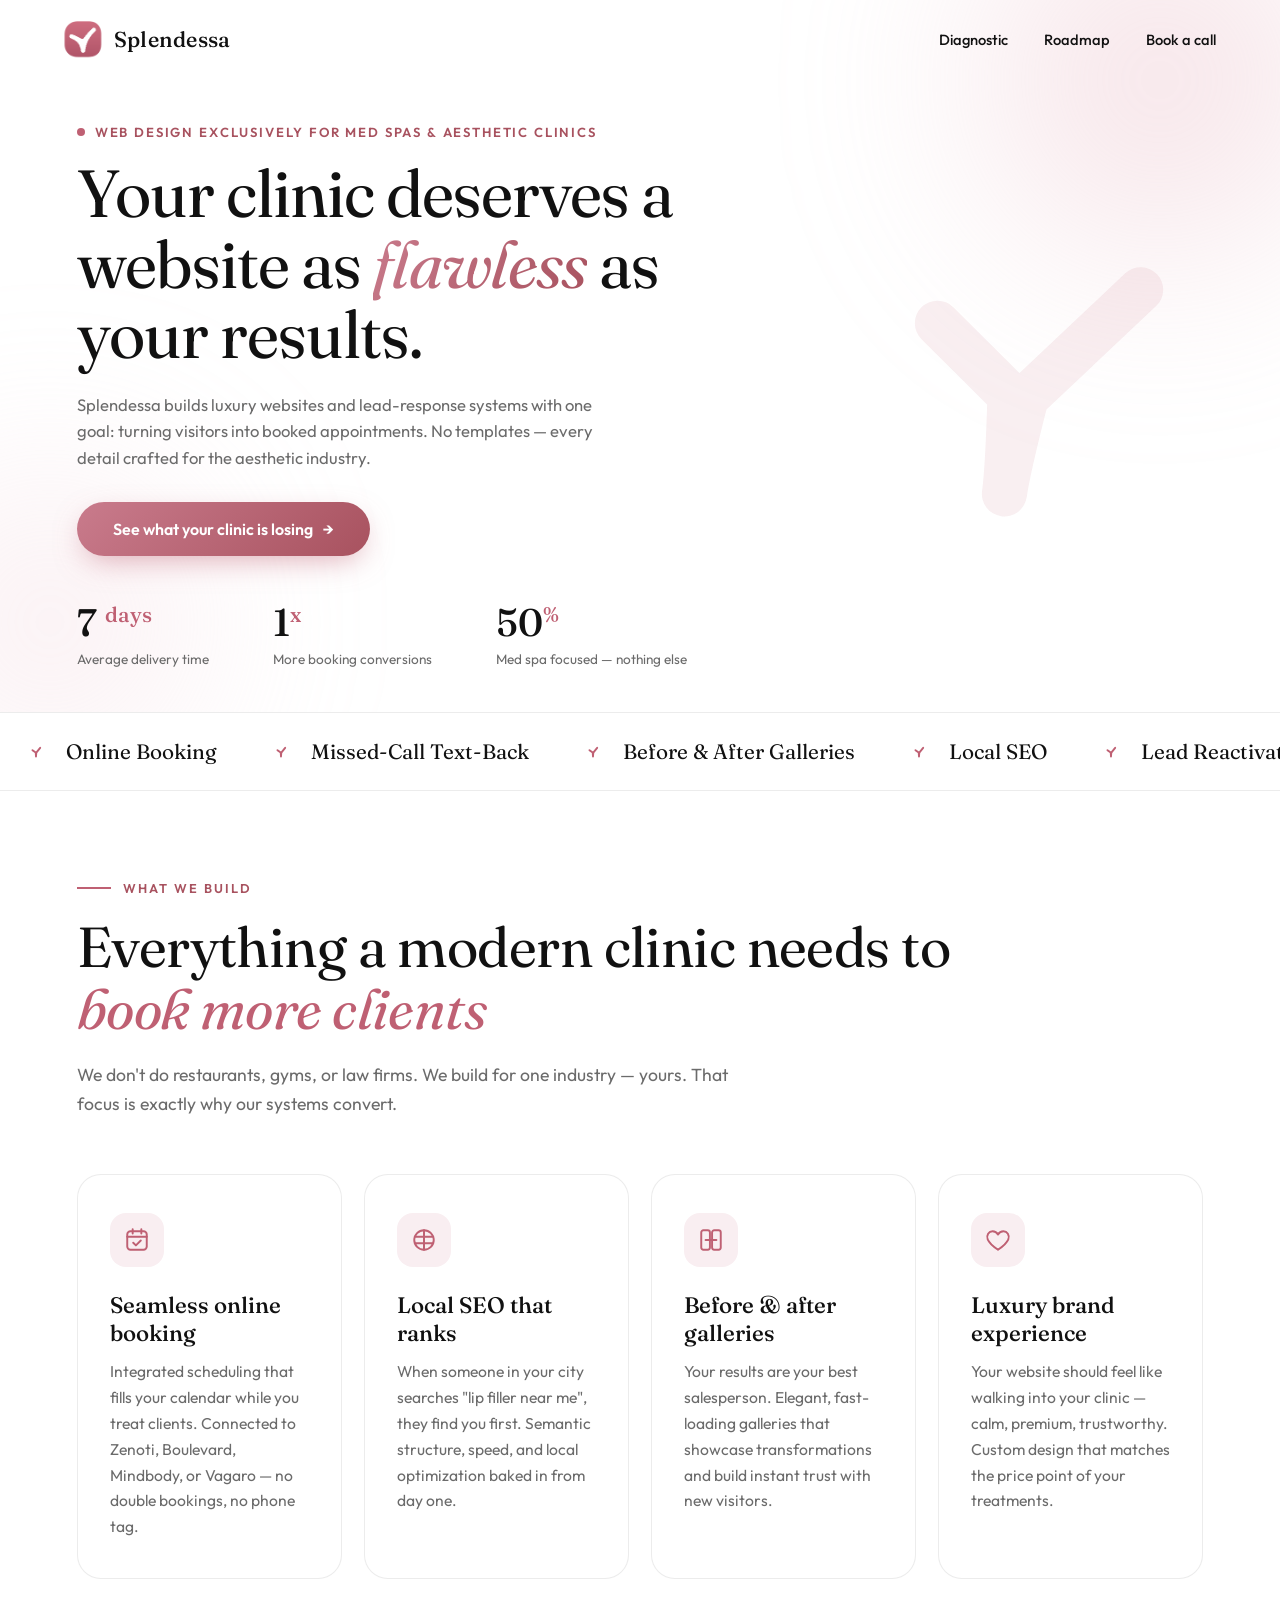
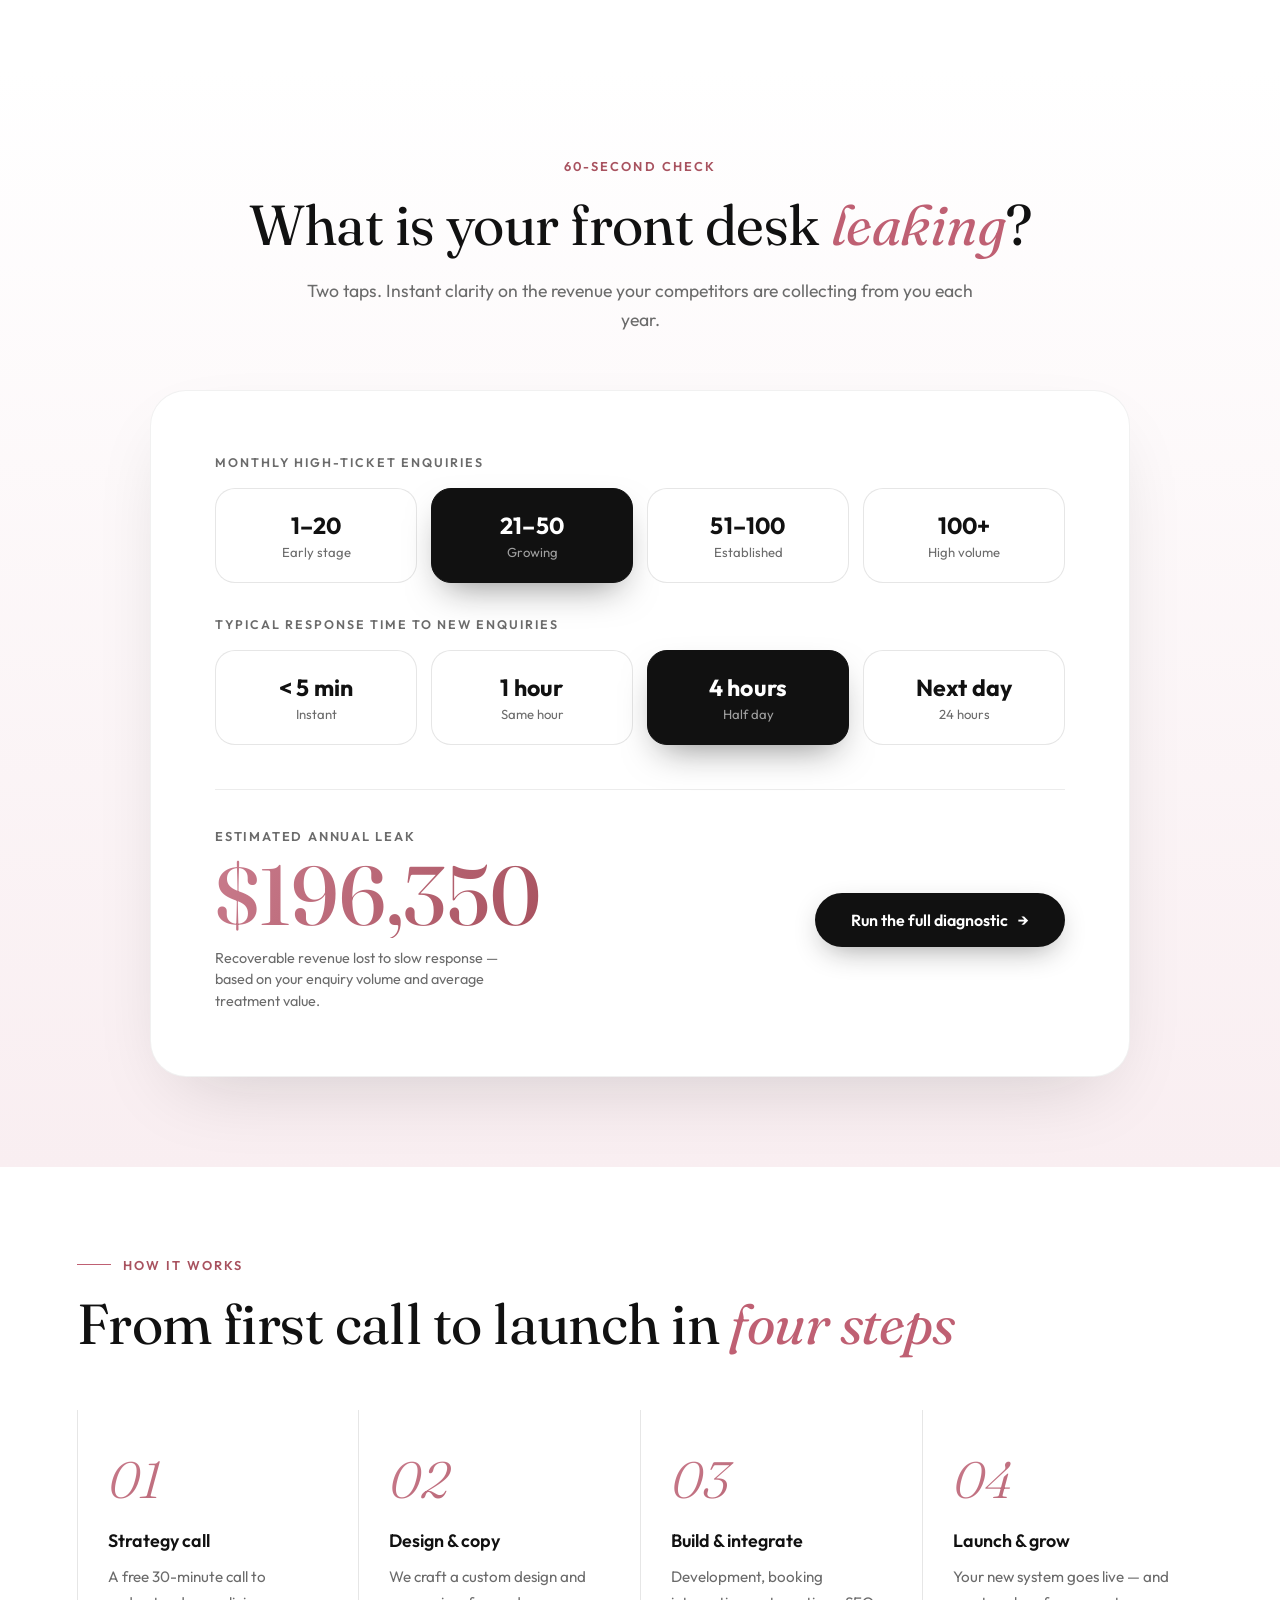
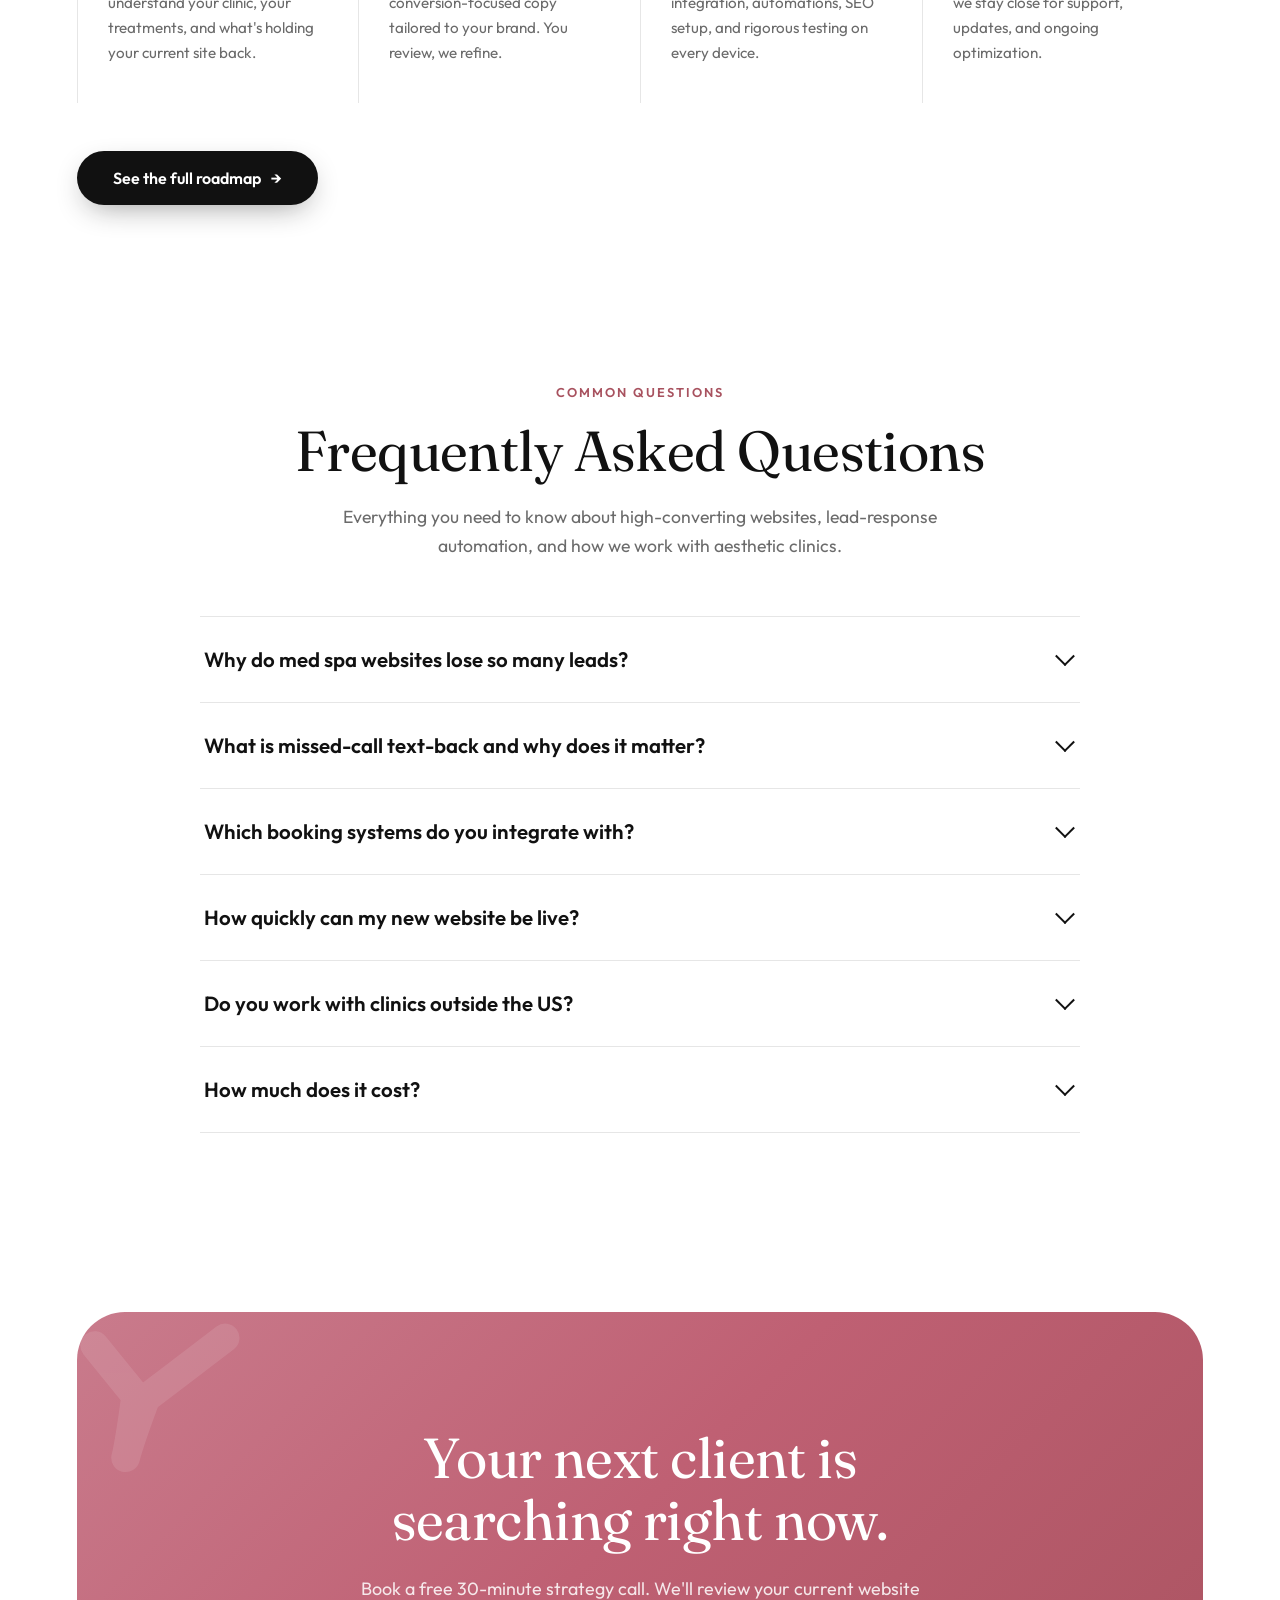
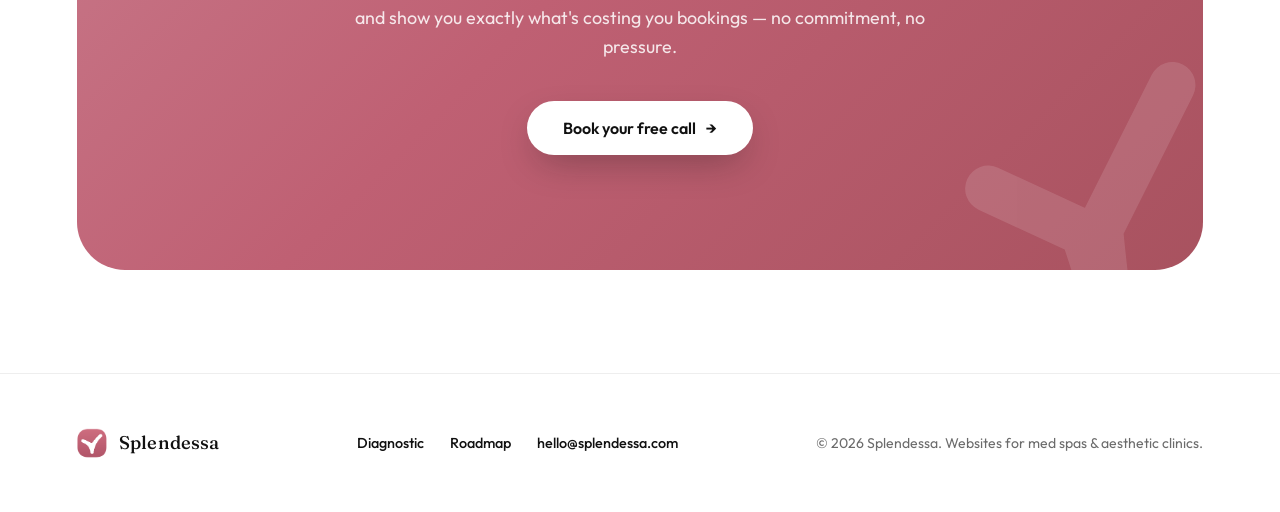
==== index.html @ 3e2e8a7d "real logo + favicon v19" ====
<!DOCTYPE html>
<html lang="en">
<head>
<meta charset="UTF-8">
<meta name="viewport" content="width=device-width, initial-scale=1.0">
<title>Splendessa — Premium Websites & Booking Systems for Med Spas</title>
<meta name="description" content="Splendessa builds luxury, high-converting websites and lead-response systems exclusively for med spas and aesthetic clinics.">
<link rel="preconnect" href="https://fonts.googleapis.com">
<link rel="preconnect" href="https://fonts.gstatic.com" crossorigin>
<link href="https://fonts.googleapis.com/css2?family=Fraunces:ital,opsz,wght@0,9..144,300;0,9..144,400;0,9..144,500;0,9..144,600;1,9..144,300;1,9..144,400&family=Outfit:wght@300;400;500;600;700&display=swap" rel="stylesheet">
<link rel="icon" type="image/svg+xml" href="logo.svg">
<link rel="apple-touch-icon" href="logo.svg">
<link rel="stylesheet" href="styles.css">
</head>
<body>

<nav>
  <a href="index.html" class="nav-brand">
    <svg class="logo-mark" viewBox="0 0 86 79" width="38" height="38" xmlns="http://www.w3.org/2000/svg" aria-hidden="true"><image href="[data-uri]" x="1" y="-1" width="84" height="82"/></svg>
    <span>Splendessa</span>
  </a>
  <div class="nav-links">
    <a href="diagnostic.html">Diagnostic</a>
    <a href="roadmap.html">Roadmap</a>
    <a href="book.html">Book a call</a>
  </div>
</nav>

<header class="hero">
  <div class="orb orb-1"></div>
  <div class="orb orb-2"></div>
  <svg class="hero-check" viewBox="0 0 100 100" aria-hidden="true">
    <path d="M28 45 L48 60 Q50 78 50 84 Q50 78 52 60 L76 30" fill="none" stroke="#BF6073" stroke-width="11" stroke-linecap="round" stroke-linejoin="round"/>
  </svg>
  <div style="position:relative;z-index:2">
    <div class="hero-eyebrow"><span class="dot"></span> Web design exclusively for med spas &amp; aesthetic clinics</div>
    <h1>Your clinic deserves a website as <em>flawless</em> as your results.</h1>
    <p class="hero-sub">Splendessa builds luxury websites and lead-response systems with one goal: turning visitors into booked appointments. No templates — every detail crafted for the aesthetic industry.</p>
    <div class="hero-actions">
      <a href="#quiz" class="btn btn-primary">See what your clinic is losing <span class="arrow">→</span></a>
    </div>
    <div class="hero-stats">
      <div class="stat"><div class="num"><span class="count" data-target="14">0</span> <sup>days</sup></div><div class="label">Average delivery time</div></div>
      <div class="stat"><div class="num"><span class="count" data-target="3">0</span><sup>x</sup></div><div class="label">More booking conversions</div></div>
      <div class="stat"><div class="num"><span class="count" data-target="100">0</span><sup>%</sup></div><div class="label">Med spa focused — nothing else</div></div>
    </div>
  </div>
</header>

<div class="marquee" aria-hidden="true">
  <div class="marquee-track">
    <span class="marquee-item"><svg viewBox="0 0 100 100"><path d="M28 45 L48 60 Q50 78 50 84 Q50 78 52 60 L76 30" fill="none" stroke="#BF6073" stroke-width="12" stroke-linecap="round" stroke-linejoin="round"/></svg> Online Booking</span>
    <span class="marquee-item"><svg viewBox="0 0 100 100"><path d="M28 45 L48 60 Q50 78 50 84 Q50 78 52 60 L76 30" fill="none" stroke="#BF6073" stroke-width="12" stroke-linecap="round" stroke-linejoin="round"/></svg> Missed-Call Text-Back</span>
    <span class="marquee-item"><svg viewBox="0 0 100 100"><path d="M28 45 L48 60 Q50 78 50 84 Q50 78 52 60 L76 30" fill="none" stroke="#BF6073" stroke-width="12" stroke-linecap="round" stroke-linejoin="round"/></svg> Before &amp; After Galleries</span>
    <span class="marquee-item"><svg viewBox="0 0 100 100"><path d="M28 45 L48 60 Q50 78 50 84 Q50 78 52 60 L76 30" fill="none" stroke="#BF6073" stroke-width="12" stroke-linecap="round" stroke-linejoin="round"/></svg> Local SEO</span>
    <span class="marquee-item"><svg viewBox="0 0 100 100"><path d="M28 45 L48 60 Q50 78 50 84 Q50 78 52 60 L76 30" fill="none" stroke="#BF6073" stroke-width="12" stroke-linecap="round" stroke-linejoin="round"/></svg> Lead Reactivation</span>
    <span class="marquee-item"><svg viewBox="0 0 100 100"><path d="M28 45 L48 60 Q50 78 50 84 Q50 78 52 60 L76 30" fill="none" stroke="#BF6073" stroke-width="12" stroke-linecap="round" stroke-linejoin="round"/></svg> Treatment Pages</span>
  </div>
</div>

<section id="services">
  <div class="section-head reveal">
    <div class="eyebrow">What we build</div>
    <h2>Everything a modern clinic needs to <em>book more clients</em></h2>
    <p class="section-sub">We don't do restaurants, gyms, or law firms. We build for one industry — yours. That focus is exactly why our systems convert.</p>
  </div>
  <div class="services-grid">
    <div class="service-card reveal">
      <div class="service-icon">
        <svg width="26" height="26" viewBox="0 0 24 24" fill="none"><rect x="3" y="4" width="18" height="17" rx="3" stroke="#BF6073" stroke-width="1.8"/><path d="M3 9h18M8 2v4M16 2v4" stroke="#BF6073" stroke-width="1.8" stroke-linecap="round"/><path d="M8.5 14.5l2.5 2.5 4.5-4.5" stroke="#BF6073" stroke-width="1.8" stroke-linecap="round" stroke-linejoin="round"/></svg>
      </div>
      <h3>Seamless online booking</h3>
      <p>Integrated scheduling that fills your calendar while you treat clients. Connected to Zenoti, Boulevard, Mindbody, or Vagaro — no double bookings, no phone tag.</p>
    </div>
    <div class="service-card reveal">
      <div class="service-icon">
        <svg width="26" height="26" viewBox="0 0 24 24" fill="none"><circle cx="12" cy="12" r="9" stroke="#BF6073" stroke-width="1.8"/><path d="M12 3v18M3.5 9h17M3.5 15h17" stroke="#BF6073" stroke-width="1.8" stroke-linecap="round"/></svg>
      </div>
      <h3>Local SEO that ranks</h3>
      <p>When someone in your city searches "lip filler near me", they find you first. Semantic structure, speed, and local optimization baked in from day one.</p>
    </div>
    <div class="service-card reveal">
      <div class="service-icon">
        <svg width="26" height="26" viewBox="0 0 24 24" fill="none"><rect x="3" y="3" width="8" height="18" rx="2" stroke="#BF6073" stroke-width="1.8"/><rect x="13" y="3" width="8" height="18" rx="2" stroke="#BF6073" stroke-width="1.8"/><path d="M7 12h10" stroke="#BF6073" stroke-width="1.8" stroke-linecap="round"/></svg>
      </div>
      <h3>Before &amp; after galleries</h3>
      <p>Your results are your best salesperson. Elegant, fast-loading galleries that showcase transformations and build instant trust with new visitors.</p>
    </div>
    <div class="service-card reveal">
      <div class="service-icon">
        <svg width="26" height="26" viewBox="0 0 24 24" fill="none"><path d="M12 21s-7.5-4.8-9.5-9.5C1 7.5 3.5 4 7 4c2.2 0 4 1.3 5 3 1-1.7 2.8-3 5-3 3.5 0 6 3.5 4.5 7.5C19.5 16.2 12 21 12 21z" stroke="#BF6073" stroke-width="1.8" stroke-linejoin="round"/></svg>
      </div>
      <h3>Luxury brand experience</h3>
      <p>Your website should feel like walking into your clinic — calm, premium, trustworthy. Custom design that matches the price point of your treatments.</p>
    </div>
  </div>
</section>

<!-- Quiz -->
<section class="quiz" id="quiz">
  <div class="section-head centered reveal">
    <div class="eyebrow">60-second check</div>
    <h2>What is your front desk <em>leaking</em>?</h2>
    <p class="section-sub">Two taps. Instant clarity on the revenue your competitors are collecting from you each year.</p>
  </div>
  <div class="quiz-card reveal">
    <div class="quiz-label">Monthly high-ticket enquiries</div>
    <div class="pill-row" id="qLeads">
      <div class="pill" data-v="12"><div class="big">1–20</div><div class="small">Early stage</div></div>
      <div class="pill selected" data-v="35"><div class="big">21–50</div><div class="small">Growing</div></div>
      <div class="pill" data-v="75"><div class="big">51–100</div><div class="small">Established</div></div>
      <div class="pill" data-v="130"><div class="big">100+</div><div class="small">High volume</div></div>
    </div>
    <div class="quiz-label">Typical response time to new enquiries</div>
    <div class="pill-row" id="qTime">
      <div class="pill" data-v="0.10"><div class="big">&lt; 5 min</div><div class="small">Instant</div></div>
      <div class="pill" data-v="0.35"><div class="big">1 hour</div><div class="small">Same hour</div></div>
      <div class="pill selected" data-v="0.55"><div class="big">4 hours</div><div class="small">Half day</div></div>
      <div class="pill" data-v="0.70"><div class="big">Next day</div><div class="small">24 hours</div></div>
    </div>
    <div class="quiz-result">
      <div>
        <div class="lead-label">Estimated annual leak</div>
        <div class="lead-num" id="quizMoney">$0</div>
        <p class="lead-note">Recoverable revenue lost to slow response — based on your enquiry volume and average treatment value.</p>
      </div>
      <div class="cta-side">
        <a href="diagnostic.html" class="btn btn-dark">Run the full diagnostic <span class="arrow">→</span></a>
      </div>
    </div>
  </div>
</section>

<!-- Process teaser -->
<section class="process" id="process">
  <div class="section-head reveal">
    <div class="eyebrow">How it works</div>
    <h2>From first call to launch in <em>four steps</em></h2>
  </div>
  <div class="steps">
    <div class="step reveal"><span class="bar"></span><span class="step-num">01</span><h3>Strategy call</h3><p>A free 30-minute call to understand your clinic, your treatments, and what's holding your current site back.</p></div>
    <div class="step reveal"><span class="bar"></span><span class="step-num">02</span><h3>Design &amp; copy</h3><p>We craft a custom design and conversion-focused copy tailored to your brand. You review, we refine.</p></div>
    <div class="step reveal"><span class="bar"></span><span class="step-num">03</span><h3>Build &amp; integrate</h3><p>Development, booking integration, automations, SEO setup, and rigorous testing on every device.</p></div>
    <div class="step reveal"><span class="bar"></span><span class="step-num">04</span><h3>Launch &amp; grow</h3><p>Your new system goes live — and we stay close for support, updates, and ongoing optimization.</p></div>
  </div>
  <div class="reveal" style="margin-top:48px">
    <a href="roadmap.html" class="btn btn-dark">See the full roadmap <span class="arrow">→</span></a>
  </div>
</section>

<!-- FAQ -->
<section id="faq">
  <div class="section-head centered reveal">
    <div class="eyebrow">Common questions</div>
    <h2>Frequently Asked Questions</h2>
    <p class="section-sub">Everything you need to know about high-converting websites, lead-response automation, and how we work with aesthetic clinics.</p>
  </div>
  <div class="faq-list reveal">
    <div class="faq-item">
      <button class="faq-q">Why do med spa websites lose so many leads?<span class="chev"></span></button>
      <div class="faq-a"><p>Most clinic websites are built to look nice, not to convert. Slow load times, no clear booking path, and — the biggest one — slow response to enquiries. Research shows lead-to-client conversion drops dramatically after the first few minutes. Our systems are designed to capture the enquiry and respond instantly, before the prospect calls your competitor.</p></div>
    </div>
    <div class="faq-item">
      <button class="faq-q">What is missed-call text-back and why does it matter?<span class="chev"></span></button>
      <div class="faq-a"><p>When a potential client calls and your front desk is busy with a treatment, that lead usually goes straight to the next clinic on Google. Our automation detects the missed call and instantly sends the caller an SMS with your booking link — recovering leads that would otherwise be lost forever.</p></div>
    </div>
    <div class="faq-item">
      <button class="faq-q">Which booking systems do you integrate with?<span class="chev"></span></button>
      <div class="faq-a"><p>We integrate directly with the platforms aesthetic clinics already use — Zenoti, Boulevard, Mindbody, Vagaro, and others. Your website becomes a front door to your existing calendar, so there's no new software for your team to learn.</p></div>
    </div>
    <div class="faq-item">
      <button class="faq-q">How quickly can my new website be live?<span class="chev"></span></button>
      <div class="faq-a"><p>A focused landing page launches in about 5 business days. A complete multi-service system with automations takes 10–14 business days. We move fast because we only build for one industry — there's no learning curve on our side.</p></div>
    </div>
    <div class="faq-item">
      <button class="faq-q">Do you work with clinics outside the US?<span class="chev"></span></button>
      <div class="faq-a"><p>Yes — we work with med spas and aesthetic clinics across the US, UK, Canada, and Australia. Everything is handled remotely with a clear, structured process, so your location never slows the project down.</p></div>
    </div>
    <div class="faq-item">
      <button class="faq-q">How much does it cost?<span class="chev"></span></button>
      <div class="faq-a"><p>Every clinic's situation is different — a single-treatment landing page is a very different project from a multi-service system with automations. On your free strategy call we'll diagnose what's actually costing you bookings and give you an exact, transparent quote. No surprises, no pressure.</p></div>
    </div>
  </div>
</section>

<!-- CTA -->
<section class="cta-final">
  <div class="cta-box reveal">
    <svg class="cta-check2" viewBox="0 0 100 100" aria-hidden="true"><path d="M28 45 L48 60 Q50 78 50 84 Q50 78 52 60 L76 30" fill="none" stroke="#fff" stroke-width="11" stroke-linecap="round" stroke-linejoin="round"/></svg>
    <svg class="cta-check" viewBox="0 0 100 100" aria-hidden="true"><path d="M28 45 L48 60 Q50 78 50 84 Q50 78 52 60 L76 30" fill="none" stroke="#fff" stroke-width="11" stroke-linecap="round" stroke-linejoin="round"/></svg>
    <h2>Your next client is searching right now.</h2>
    <p>Book a free 30-minute strategy call. We'll review your current website and show you exactly what's costing you bookings — no commitment, no pressure.</p>
    <a href="book.html" class="btn btn-white">Book your free call <span class="arrow">→</span></a>
  </div>
</section>

<footer>
  <a href="index.html" class="nav-brand">
    <svg class="logo-mark" viewBox="0 0 86 79" width="38" height="38" xmlns="http://www.w3.org/2000/svg" aria-hidden="true"><image href="[data-uri]" x="1" y="-1" width="84" height="82"/></svg>
    Splendessa
  </a>
  <div class="foot-links">
    <a href="diagnostic.html">Diagnostic</a>
    <a href="roadmap.html">Roadmap</a>
    <a href="mailto:hello@splendessa.com">hello@splendessa.com</a>
  </div>
  <p>© 2026 Splendessa. Websites for med spas &amp; aesthetic clinics.</p>
</footer>

<script src="app.js"></script>
<script>
/* Quiz calculator */
const ATV = 850; // average high-ticket treatment value (USD)
function quizCalc(){
  const leads = +document.querySelector('#qLeads .pill.selected').dataset.v;
  const attr = +document.querySelector('#qTime .pill.selected').dataset.v;
  const annual = leads * attr * ATV * 12;
  animateMoney(document.getElementById('quizMoney'), annual);
  try { localStorage.setItem('splendessa_audit', JSON.stringify({ annual: Math.round(annual), leads, date: Date.now() })); } catch(e){}
}
let moneyAnim;
function animateMoney(el, target){
  cancelAnimationFrame(moneyAnim);
  const from = +(el.dataset.cur || 0), start = performance.now(), dur = 700;
  (function tick(now){
    const p = Math.min((now - start) / dur, 1);
    const v = from + (target - from) * (1 - Math.pow(1 - p, 3));
    el.textContent = '$' + Math.round(v).toLocaleString('en-US');
    el.dataset.cur = v;
    if (p < 1) moneyAnim = requestAnimationFrame(tick);
  })(performance.now());
}
document.querySelectorAll('#qLeads .pill, #qTime .pill').forEach(p => {
  p.addEventListener('click', () => {
    p.parentElement.querySelectorAll('.pill').forEach(x => x.classList.remove('selected'));
    p.classList.add('selected');
    quizCalc();
  });
});
quizCalc();
</script>
</body>
</html>
---- styles.css ----
/* SPLENDESSA BUILD v19 — real logo + favicon */
:root{
  --white:#FFFFFF;
  --rose:#BF6073;
  --rose-light:#C97B8C;
  --rose-deep:#A8525F;
  --rose-tint:#F9EEF1;
  --onyx:#111111;
  --grey:#6B6B6B;
  --display:'Fraunces',serif;
  --body:'Outfit',sans-serif;
}
*{margin:0;padding:0;box-sizing:border-box}
html{scroll-behavior:smooth}
body{
  font-family:var(--body);background:var(--white);color:var(--onyx);
  overflow-x:hidden;-webkit-font-smoothing:antialiased;
}
a{color:inherit;text-decoration:none}
img{max-width:100%}

/* ---------- Ambient orbs ---------- */
.orb{position:absolute;border-radius:50%;filter:blur(90px);pointer-events:none;z-index:0;opacity:.5;will-change:transform}
.orb-1{width:520px;height:520px;background:radial-gradient(circle,#E8B7C2,transparent 70%);top:-180px;right:-140px}
.orb-2{width:420px;height:420px;background:radial-gradient(circle,#F2D3DB,transparent 70%);bottom:-120px;left:-160px}

/* ---------- Nav ---------- */
nav{
  position:fixed;top:0;left:0;right:0;z-index:100;
  display:flex;align-items:center;justify-content:space-between;gap:16px;
  padding:20px clamp(20px,5vw,64px);
  transition:background .4s ease,box-shadow .4s ease,padding .4s ease;
}
nav.scrolled{
  background:rgba(255,255,255,.85);backdrop-filter:blur(18px);-webkit-backdrop-filter:blur(18px);
  box-shadow:0 1px 0 rgba(17,17,17,.06);padding:12px clamp(20px,5vw,64px);
}
.nav-brand{display:flex;align-items:center;gap:12px;font-family:var(--display);font-size:1.35rem;font-weight:500;letter-spacing:.01em;flex:none}
.nav-brand .logo-mark{width:38px;height:38px;transition:transform .4s cubic-bezier(.34,1.56,.64,1)}
.nav-brand:hover .logo-mark{transform:rotate(-8deg) scale(1.06)}
.nav-links{display:flex;align-items:center;gap:clamp(18px,3vw,36px);font-size:.92rem;font-weight:500}
.nav-links a{position:relative;padding:4px 0;white-space:nowrap}
.nav-links a:not(.nav-cta)::after{
  content:'';position:absolute;left:0;bottom:0;height:1.5px;width:100%;
  background:var(--rose);transform:scaleX(0);transform-origin:right;
  transition:transform .35s cubic-bezier(.65,0,.35,1);
}
.nav-links a:not(.nav-cta):hover::after,
.nav-links a.active:not(.nav-cta)::after{transform:scaleX(1);transform-origin:left}
.nav-cta{
  background:var(--onyx);color:var(--white);padding:11px 26px;border-radius:100px;
  transition:background .3s ease;display:inline-block;white-space:nowrap;flex:none;
}
.nav-cta:hover{background:var(--rose)}

/* ---------- Buttons ---------- */
.btn{
  display:inline-flex;align-items:center;gap:10px;
  font-family:var(--body);font-weight:600;font-size:1rem;
  padding:17px 36px;border-radius:100px;border:none;cursor:pointer;
  position:relative;overflow:hidden;transition:transform .3s ease,box-shadow .3s ease;
  will-change:transform;white-space:nowrap;
}
.btn-primary{
  background:linear-gradient(135deg,var(--rose-light),var(--rose-deep));color:var(--white);
  box-shadow:0 10px 30px -8px rgba(191,96,115,.55);
}
.btn-primary::before{
  content:'';position:absolute;inset:0;
  background:linear-gradient(120deg,transparent 30%,rgba(255,255,255,.35) 50%,transparent 70%);
  transform:translateX(-120%);transition:transform .7s ease;
}
.btn-primary:hover::before{transform:translateX(120%)}
.btn-primary:hover{box-shadow:0 16px 40px -8px rgba(191,96,115,.7)}
.btn-dark{background:var(--onyx);color:var(--white);box-shadow:0 10px 30px -10px rgba(17,17,17,.45)}
.btn-dark:hover{background:#000}
.btn-ghost{background:transparent;color:var(--onyx);border:1.5px solid rgba(17,17,17,.18)}
.btn-ghost:hover{border-color:var(--rose);color:var(--rose)}
.btn-white{background:var(--white);color:var(--onyx);box-shadow:0 14px 36px -10px rgba(17,17,17,.35)}
.btn .arrow{transition:transform .3s ease}
.btn:hover .arrow{transform:translateX(5px)}

/* ---------- Hero ---------- */
.hero{
  position:relative;display:flex;flex-direction:column;justify-content:center;
  padding:120px clamp(20px,6vw,80px) 44px;overflow:hidden;
}
.hero.compact{padding:150px clamp(20px,6vw,80px) 36px}
.hero-eyebrow{
  display:inline-flex;align-items:center;gap:10px;
  font-size:.82rem;font-weight:600;letter-spacing:.14em;text-transform:uppercase;
  color:var(--rose-deep);margin-bottom:18px;
}
.hero-eyebrow .dot{width:8px;height:8px;border-radius:50%;background:var(--rose);animation:blink 2s ease infinite}
@keyframes blink{0%,100%{opacity:1;transform:scale(1)}50%{opacity:.4;transform:scale(.75)}}
h1{
  font-family:var(--display);font-weight:400;
  font-size:clamp(2.2rem,5.2vw,4.4rem);line-height:1.06;letter-spacing:-.015em;max-width:16ch;
}
h1 em{
  font-style:italic;font-weight:400;
  background:linear-gradient(120deg,var(--rose-light),var(--rose-deep));
  -webkit-background-clip:text;background-clip:text;color:transparent;
}
.hero-sub{
  max-width:48ch;font-size:clamp(1rem,1.3vw,1.15rem);
  color:var(--grey);line-height:1.6;margin:22px 0 30px;
}
.hero-actions{display:flex;gap:18px;flex-wrap:wrap}
.hero-stats{display:flex;gap:clamp(28px,5vw,64px);margin-top:42px;flex-wrap:wrap;opacity:0;animation:statsIn 1.2s cubic-bezier(.22,1,.36,1) .9s forwards}
@keyframes statsIn{from{opacity:0;transform:translateY(26px)}to{opacity:1;transform:translateY(0)}}
.stat .num{font-family:var(--display);font-size:clamp(1.8rem,3vw,2.6rem);font-weight:500}
.stat .num sup{font-size:.55em;color:var(--rose)}
.stat .label{font-size:.85rem;color:var(--grey);margin-top:4px}
.hero-check{
  position:absolute;right:clamp(-60px,4vw,120px);top:50%;
  width:clamp(280px,32vw,520px);opacity:.10;
  transform:translateY(-50%) rotate(8deg);pointer-events:none;z-index:0;
  animation:floaty 9s ease-in-out infinite;
}
@keyframes floaty{0%,100%{transform:translateY(-50%) rotate(8deg)}50%{transform:translateY(-56%) rotate(11deg)}}

/* ---------- Marquee ---------- */
.marquee{
  border-top:1px solid rgba(17,17,17,.08);border-bottom:1px solid rgba(17,17,17,.08);
  padding:26px 0;overflow:hidden;white-space:nowrap;background:var(--white);position:relative;z-index:2;
}
.marquee-track{display:inline-flex;animation:scroll 28s linear infinite}
.marquee:hover .marquee-track{animation-play-state:paused}
.marquee-item{
  display:inline-flex;align-items:center;gap:22px;padding:0 28px;
  font-family:var(--display);font-size:1.3rem;color:var(--onyx);
}
.marquee-item svg{width:16px;height:16px;flex:none}
@keyframes scroll{from{transform:translateX(0)}to{transform:translateX(-50%)}}

/* ---------- Sections ---------- */
section{position:relative;padding:clamp(50px,7vw,90px) clamp(20px,6vw,80px)}
.section-head{max-width:880px;margin-bottom:clamp(36px,4.5vw,56px)}
.section-head.centered{margin-left:auto;margin-right:auto;text-align:center}
.section-head.centered .eyebrow{justify-content:center}
.section-head.centered .eyebrow::before{display:none}
.eyebrow{
  font-size:.8rem;font-weight:600;letter-spacing:.16em;text-transform:uppercase;
  color:var(--rose-deep);display:flex;align-items:center;gap:12px;margin-bottom:20px;
}
.eyebrow::before{content:'';width:34px;height:1.5px;background:var(--rose)}
h2{font-family:var(--display);font-weight:400;font-size:clamp(2rem,4.4vw,3.6rem);line-height:1.1;letter-spacing:-.01em}
h2 em{font-style:italic;color:var(--rose)}
.section-sub{color:var(--grey);font-size:1.1rem;line-height:1.65;margin-top:20px;max-width:56ch}
.section-head.centered .section-sub{margin-left:auto;margin-right:auto}

/* reveal */
.reveal{opacity:0;transform:translateY(36px);transition:opacity .9s cubic-bezier(.22,1,.36,1),transform .9s cubic-bezier(.22,1,.36,1)}
.reveal.in{opacity:1;transform:translateY(0)}

/* ---------- Services ---------- */
.services-grid{display:grid;grid-template-columns:repeat(auto-fit,minmax(270px,1fr));gap:22px}
@media(min-width:1200px){.services-grid{grid-template-columns:repeat(4,1fr)}}
.service-card{
  background:var(--white);border:1px solid rgba(17,17,17,.08);border-radius:24px;padding:38px 32px;
  position:relative;overflow:hidden;
  transition:transform .45s cubic-bezier(.22,1,.36,1),box-shadow .45s ease,border-color .45s ease;
}
.service-card::after{
  content:'';position:absolute;inset:auto -40% -55% auto;width:240px;height:240px;
  background:radial-gradient(circle,rgba(191,96,115,.14),transparent 70%);
  border-radius:50%;transition:transform .6s ease;transform:scale(.6);opacity:0;
}
.service-card:hover{transform:translateY(-8px);box-shadow:0 24px 60px -18px rgba(17,17,17,.16);border-color:rgba(191,96,115,.35)}
.service-card:hover::after{transform:scale(1.2);opacity:1}
.service-icon{
  width:54px;height:54px;border-radius:16px;background:var(--rose-tint);
  display:flex;align-items:center;justify-content:center;margin-bottom:24px;
  transition:transform .45s cubic-bezier(.34,1.56,.64,1),background .3s;
}
.service-card:hover .service-icon{transform:rotate(-6deg) scale(1.1);background:linear-gradient(135deg,var(--rose-light),var(--rose-deep))}
.service-card:hover .service-icon svg path,
.service-card:hover .service-icon svg circle,
.service-card:hover .service-icon svg rect{stroke:var(--white)}
.service-card h3{font-family:var(--display);font-weight:500;font-size:1.4rem;margin-bottom:12px}
.service-card p{color:var(--grey);line-height:1.65;font-size:.98rem}

/* ---------- Quiz / calculator ---------- */
.quiz{background:linear-gradient(180deg,var(--white),var(--rose-tint))}
.quiz-card{
  max-width:980px;margin:0 auto;background:var(--white);border-radius:36px;
  padding:clamp(36px,5vw,64px);box-shadow:0 30px 80px -30px rgba(17,17,17,.18);
  border:1px solid rgba(17,17,17,.06);
}
.quiz-label{
  font-size:.78rem;font-weight:600;letter-spacing:.16em;text-transform:uppercase;
  color:var(--grey);margin:34px 0 18px;
}
.quiz-label:first-child{margin-top:0}
.pill-row{display:grid;grid-template-columns:repeat(auto-fit,minmax(150px,1fr));gap:14px}
.pill{
  border:1.5px solid rgba(17,17,17,.1);border-radius:20px;padding:22px 16px;text-align:center;
  cursor:pointer;background:var(--white);
  transition:transform .3s ease,background .3s ease,color .3s ease,border-color .3s,box-shadow .3s;
}
.pill:hover{transform:translateY(-3px);border-color:var(--rose)}
.pill.selected{background:var(--onyx);color:var(--white);border-color:var(--onyx);box-shadow:0 16px 36px -14px rgba(17,17,17,.5)}
.pill .big{font-weight:700;font-size:1.45rem;letter-spacing:.01em}
.pill .small{font-size:.82rem;color:var(--grey);margin-top:4px}
.pill.selected .small{color:rgba(255,255,255,.6)}
.quiz-result{
  margin-top:44px;padding-top:38px;border-top:1px solid rgba(17,17,17,.08);
  display:flex;flex-wrap:wrap;align-items:center;gap:clamp(24px,5vw,60px);
}
.quiz-result .lead-num{
  font-family:var(--display);font-size:clamp(3rem,7vw,5.2rem);font-weight:500;line-height:1;
  background:linear-gradient(120deg,var(--rose-light),var(--rose-deep));
  -webkit-background-clip:text;background-clip:text;color:transparent;
}
.quiz-result .lead-label{font-size:.8rem;letter-spacing:.14em;text-transform:uppercase;color:var(--grey);margin-bottom:10px;font-weight:600}
.quiz-result .lead-note{font-size:.9rem;color:var(--grey);margin-top:10px;max-width:34ch;line-height:1.5}
.quiz-result .cta-side{margin-left:auto}
@media(max-width:680px){.quiz-result .cta-side{margin-left:0}}

/* ---------- Process / Roadmap ---------- */
.process{background:var(--white);color:var(--onyx)}
.steps{display:grid;grid-template-columns:repeat(auto-fit,minmax(240px,1fr));margin-top:20px}
.step{padding:38px 30px;border-left:1px solid rgba(17,17,17,.1);position:relative;transition:background .4s ease}
.step:hover{background:var(--rose-tint)}
.step-num{
  font-family:var(--display);font-size:3.2rem;font-weight:300;font-style:italic;
  background:linear-gradient(135deg,var(--rose-light),var(--rose-deep));
  -webkit-background-clip:text;background-clip:text;color:transparent;display:block;margin-bottom:18px;
}
.step h3{font-family:var(--body);font-weight:600;font-size:1.12rem;margin-bottom:12px}
.step p{color:var(--grey);line-height:1.65;font-size:.95rem}
.step .bar{position:absolute;left:-1px;top:0;width:1px;height:0;background:var(--rose);transition:height .8s cubic-bezier(.22,1,.36,1)}
.step:hover .bar{height:100%}

/* roadmap page phases */
.phase{
  display:grid;grid-template-columns:120px 1fr;gap:clamp(20px,4vw,48px);
  padding:48px 0;border-top:1px solid rgba(17,17,17,.09);max-width:980px;margin:0 auto;
}
.phase:last-of-type{border-bottom:1px solid rgba(17,17,17,.09)}
.phase .ph-num{
  font-family:var(--display);font-style:italic;font-weight:300;font-size:clamp(2.4rem,5vw,3.6rem);
  background:linear-gradient(135deg,var(--rose-light),var(--rose-deep));
  -webkit-background-clip:text;background-clip:text;color:transparent;line-height:1;
}
.phase .ph-week{font-size:.78rem;letter-spacing:.12em;text-transform:uppercase;color:var(--grey);margin-top:10px;font-weight:600}
.phase h3{font-family:var(--display);font-weight:500;font-size:1.6rem;margin-bottom:14px}
.phase p{color:var(--grey);line-height:1.7;max-width:62ch}
.phase ul{margin-top:16px;list-style:none;display:flex;flex-direction:column;gap:10px}
.phase li{display:flex;gap:12px;align-items:flex-start;color:#3A3A3A;line-height:1.55}
.phase li svg{flex:none;margin-top:4px}
@media(max-width:640px){.phase{grid-template-columns:1fr;gap:12px}}

/* ---------- FAQ ---------- */
.faq-list{max-width:880px;margin:0 auto}
.faq-item{border-bottom:1px solid rgba(17,17,17,.1)}
.faq-item:first-child{border-top:1px solid rgba(17,17,17,.1)}
.faq-q{
  width:100%;background:none;border:none;cursor:pointer;text-align:left;
  font-family:var(--body);font-weight:600;font-size:clamp(1.05rem,1.6vw,1.3rem);color:var(--onyx);
  padding:30px 48px 30px 4px;position:relative;transition:color .3s;
}
.faq-q:hover{color:var(--rose-deep)}
.faq-q .chev{
  position:absolute;right:8px;top:50%;width:14px;height:14px;
  border-right:2px solid currentColor;border-bottom:2px solid currentColor;
  transform:translateY(-70%) rotate(45deg);transition:transform .35s ease;
}
.faq-item.open .faq-q .chev{transform:translateY(-30%) rotate(225deg)}
.faq-a{max-height:0;overflow:hidden;transition:max-height .5s cubic-bezier(.22,1,.36,1)}
.faq-a p{color:var(--grey);line-height:1.7;padding:0 4px 30px;max-width:68ch}

/* ---------- Diagnostic page ---------- */
.diag-wrap{display:grid;grid-template-columns:1fr 1fr;gap:clamp(36px,6vw,90px);max-width:1240px;margin:0 auto;align-items:start}
@media(max-width:900px){.diag-wrap{grid-template-columns:1fr}}
.diag-label{font-size:.78rem;font-weight:600;letter-spacing:.16em;text-transform:uppercase;color:var(--grey)}
.diag-row{padding:34px 0;border-bottom:1px solid rgba(17,17,17,.08)}
.diag-row .top{display:flex;justify-content:space-between;align-items:baseline;gap:16px;flex-wrap:wrap}
.diag-row .val{font-family:var(--display);font-weight:500;font-size:clamp(1.5rem,2.6vw,2.1rem)}
.diag-row .desc{color:var(--grey);font-size:.92rem;margin-top:10px;line-height:1.55}
input[type=range]{
  -webkit-appearance:none;appearance:none;width:100%;height:2px;margin:28px 0 8px;
  background:linear-gradient(to right,var(--rose) 0%,var(--rose) var(--fill,50%),rgba(17,17,17,.12) var(--fill,50%));
  border-radius:2px;outline:none;
}
input[type=range]::-webkit-slider-thumb{
  -webkit-appearance:none;width:26px;height:26px;border-radius:50%;
  background:var(--onyx);border:5px solid var(--white);
  box-shadow:0 0 0 1.5px var(--onyx),0 6px 14px rgba(17,17,17,.3);cursor:pointer;
  transition:transform .2s ease;
}
input[type=range]::-webkit-slider-thumb:hover{transform:scale(1.15)}
input[type=range]::-moz-range-thumb{
  width:16px;height:16px;border-radius:50%;background:var(--onyx);
  border:4px solid var(--white);box-shadow:0 0 0 1.5px var(--onyx);cursor:pointer;
}
.range-ends{display:flex;justify-content:space-between;font-size:.74rem;letter-spacing:.12em;text-transform:uppercase;color:#AFAFAF;font-weight:600}
.calc-basis{font-size:.85rem;color:#9A9A9A;line-height:1.65;margin-top:30px}
.diag-result{position:sticky;top:110px}
.big-money{
  font-family:var(--display);font-weight:500;line-height:.95;
  font-size:clamp(4rem,9vw,7.5rem);
  background:linear-gradient(120deg,var(--rose-light),var(--rose-deep));
  -webkit-background-clip:text;background-clip:text;color:transparent;
  margin:24px 0 14px;
}
.diag-result .sub{color:var(--grey);font-size:.95rem}
.mini-grid{display:grid;grid-template-columns:1fr 1fr;gap:0;margin-top:44px;border-top:1px solid rgba(17,17,17,.1)}
.mini{padding:26px 0;border-bottom:1px solid rgba(17,17,17,.1)}
.mini:nth-child(odd){padding-right:24px}
.mini:nth-child(even){padding-left:24px;border-left:1px solid rgba(17,17,17,.1)}
.mini .diag-label{margin-bottom:10px}
.mini .v{font-family:var(--display);font-weight:500;font-size:clamp(1.5rem,2.6vw,2.1rem)}
.diag-result .btn{margin-top:40px;width:100%;justify-content:center;border-radius:14px}

/* conversion windows */
.windows{display:flex;flex-direction:column;gap:18px;max-width:680px}
.window-card{
  border:1px solid rgba(17,17,17,.1);border-radius:18px;padding:30px 32px;
  display:flex;justify-content:space-between;align-items:center;gap:20px;
  transition:transform .35s ease,box-shadow .35s ease;
}
.window-card:hover{transform:translateY(-4px);box-shadow:0 18px 44px -18px rgba(17,17,17,.16)}
.window-card.hot{background:var(--onyx);color:var(--white);border-color:var(--onyx)}
.window-card .wl{font-size:.74rem;letter-spacing:.14em;text-transform:uppercase;color:var(--grey);font-weight:600;margin-bottom:8px}
.window-card.hot .wl{color:rgba(255,255,255,.5)}
.window-card .wt{font-family:var(--display);font-weight:500;font-size:1.7rem}
.window-card .wn{font-size:.88rem;color:var(--grey);margin-top:6px;line-height:1.5}
.window-card.hot .wn{color:rgba(255,255,255,.6)}
.window-card .wx{font-family:var(--display);font-weight:500;font-size:2.4rem;flex:none}
.window-card .wx sup{font-size:.5em;color:var(--rose)}
.diag-split{display:grid;grid-template-columns:1fr 1fr;gap:clamp(40px,6vw,90px);align-items:start;max-width:1240px;margin:0 auto}
@media(max-width:900px){.diag-split{grid-template-columns:1fr}}

/* ---------- Book page ---------- */
.book-wrap{display:grid;grid-template-columns:1fr 1fr;gap:clamp(40px,6vw,90px);max-width:1160px;margin:0 auto;align-items:start}
@media(max-width:900px){.book-wrap{grid-template-columns:1fr}}
.book-form{background:var(--white);border:1px solid rgba(17,17,17,.08);border-radius:28px;padding:clamp(30px,4vw,48px);box-shadow:0 30px 70px -30px rgba(17,17,17,.15)}
.field{margin-bottom:22px}
.field label{display:block;font-size:.85rem;font-weight:600;margin-bottom:8px}
.field input,.field textarea,.field select{
  width:100%;padding:15px 18px;border:1.5px solid rgba(17,17,17,.12);border-radius:14px;
  font-family:var(--body);font-size:1rem;color:var(--onyx);background:var(--white);
  transition:border-color .3s,box-shadow .3s;
}
.field input:focus,.field textarea:focus,.field select:focus{
  outline:none;border-color:var(--rose);box-shadow:0 0 0 4px rgba(191,96,115,.12);
}
.book-form .btn{width:100%;justify-content:center}
.book-points{display:flex;flex-direction:column;gap:22px;margin-top:34px}
.book-points .bp{display:flex;gap:16px;align-items:flex-start;color:#3A3A3A;line-height:1.6}
.book-points .bp svg{flex:none;margin-top:4px}
.form-note{font-size:.85rem;color:var(--grey);margin-top:16px;text-align:center}

/* ---------- Audit result card (book page) ---------- */
.audit-card{
  background:var(--white);border:1px solid rgba(17,17,17,.08);border-radius:24px;
  padding:32px 36px;margin-bottom:30px;box-shadow:0 20px 50px -24px rgba(17,17,17,.14);
}
.audit-card .al{font-size:.76rem;font-weight:600;letter-spacing:.16em;text-transform:uppercase;color:var(--grey)}
.audit-card .av{
  font-family:var(--display);font-weight:500;font-size:clamp(2.4rem,5vw,3.6rem);line-height:1.05;margin-top:10px;
  background:linear-gradient(120deg,var(--rose-light),var(--rose-deep));
  -webkit-background-clip:text;background-clip:text;color:transparent;
}
.audit-card .an{font-size:.88rem;color:var(--grey);margin-top:8px}

/* ---------- CTA ---------- */
.cta-final{padding-bottom:clamp(70px,8vw,110px)}
.cta-box{
  position:relative;border-radius:clamp(28px,4vw,48px);overflow:hidden;
  background:linear-gradient(135deg,var(--rose-light) 0%,var(--rose) 45%,var(--rose-deep) 100%);
  color:var(--white);text-align:center;
  padding:clamp(70px,9vw,120px) clamp(24px,6vw,80px);
}
.cta-box h2{color:var(--white);max-width:18ch;margin:0 auto}
.cta-box p{color:rgba(255,255,255,.85);font-size:1.12rem;margin:24px auto 40px;max-width:48ch;line-height:1.6}
.cta-check{position:absolute;width:420px;opacity:.12;pointer-events:none;right:-90px;bottom:-130px;transform:rotate(-12deg)}
.cta-check2{position:absolute;width:260px;opacity:.10;pointer-events:none;left:-60px;top:-70px;transform:rotate(14deg)}

/* ---------- Footer ---------- */
footer{
  padding:54px clamp(20px,6vw,80px);
  display:flex;align-items:center;justify-content:space-between;gap:24px;flex-wrap:wrap;
  border-top:1px solid rgba(17,17,17,.07);
}
footer .nav-brand{font-size:1.15rem}
footer .nav-brand .logo-mark{width:30px;height:30px}
footer p{color:var(--grey);font-size:.88rem}
footer .foot-links{display:flex;gap:26px;font-size:.9rem;font-weight:500}
footer .foot-links a{transition:color .3s}
footer .foot-links a:hover{color:var(--rose)}

@media (prefers-reduced-motion:reduce){
  *,*::before,*::after{animation-duration:.001s!important;transition-duration:.001s!important;animation-iteration-count:1!important}
  .reveal{opacity:1;transform:none}
  .hero-stats{opacity:1;animation:none}
}

/* ===== MOBILE OVERRIDES (kept last so they always win) ===== */
@media(max-width:760px){
  /* --- nav --- */
  .nav-brand span{display:none}
  .nav-links{gap:16px;font-size:.85rem}
  nav{padding:14px 18px}
  nav.scrolled{padding:10px 18px}

  /* --- hero: fit everything + marquee in first screen --- */
  .hero{padding:86px 20px 38px;justify-content:flex-start}
  .hero.compact{padding:96px 20px 8px;min-height:auto}
  .hero.compact h1{font-size:2.2rem!important;line-height:1.1}
  .hero.compact .hero-sub{margin-bottom:0}
  .hero-eyebrow{font-size:.74rem;margin-bottom:18px;letter-spacing:.1em}
  h1{font-size:2.55rem;line-height:1.08}
  .hero-sub{font-size:1.14rem;line-height:1.55;margin:22px 0 32px}
  .hero .btn{padding:18px 34px;font-size:1.1rem}
  .hero-stats{margin-top:42px;gap:0;justify-content:space-between;width:100%}
  .hero-stats .stat{flex:1;min-width:0}
  .stat .num{font-size:1.85rem}
  .stat .label{font-size:.8rem;margin-top:4px;line-height:1.35;padding-right:8px}
  .hero-check{display:none}
  .marquee{padding:24px 0;margin-top:0;margin-bottom:22px}
  .marquee-item{font-size:1.3rem;gap:18px;padding:0 22px}
  .marquee:hover .marquee-track{animation-play-state:running}

  /* --- services: 1 per row --- */
  .services-grid{grid-template-columns:1fr;gap:18px}
  .service-card{padding:32px 26px;border-radius:22px}
  .service-icon{width:54px;height:54px;border-radius:16px;margin-bottom:20px}
  .service-icon svg{width:26px;height:26px}
  .service-card h3{font-size:1.5rem;margin-bottom:12px}
  .service-card p{font-size:1.1rem;line-height:1.6}

  /* --- quiz: 2 pills per row, compact --- */
  .quiz-card{padding:24px 18px;border-radius:24px}
  .quiz-label{font-size:.68rem;margin:22px 0 12px}
  .pill-row{grid-template-columns:repeat(2,1fr);gap:10px}
  .pill{padding:18px 12px;border-radius:16px}
  .pill .big{font-size:1.45rem}
  .pill .small{font-size:.9rem;margin-top:4px}
  .quiz-result{margin-top:26px;padding-top:24px;gap:18px}
  .quiz-result .lead-num{font-size:3rem}
  .quiz-result .lead-note{font-size:.8rem}

  /* --- general section sizing (mobile) --- */
  section{padding:36px 20px}
  .section-head{margin-bottom:28px}
  h2{font-size:2.2rem}
  .section-sub{font-size:1.12rem;margin-top:14px}
  .eyebrow{font-size:.82rem}
  .steps .step{padding:28px 22px}
  .step h3{font-size:1.25rem}
  .step p{font-size:1.05rem}
  .faq-q{font-size:1.2rem;padding:24px 40px 24px 2px}
  .faq-a p{font-size:1.05rem}
}
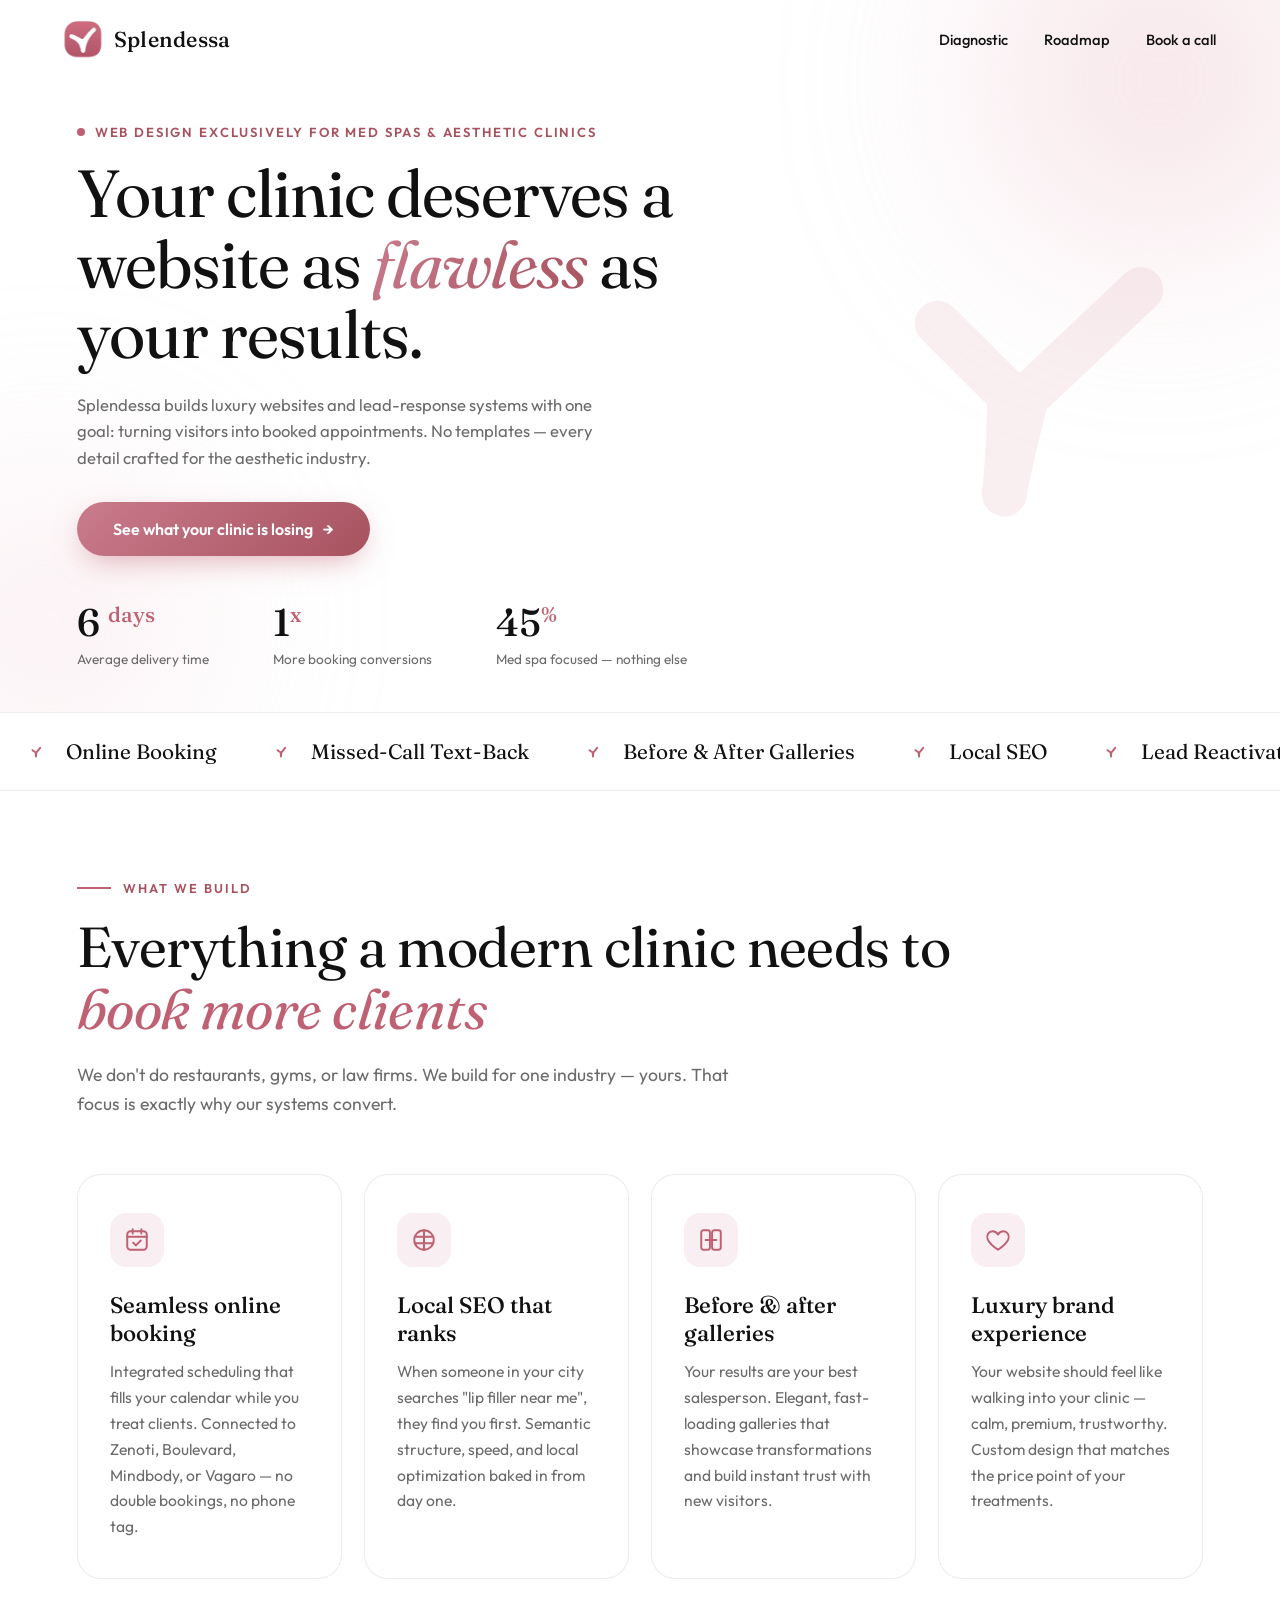
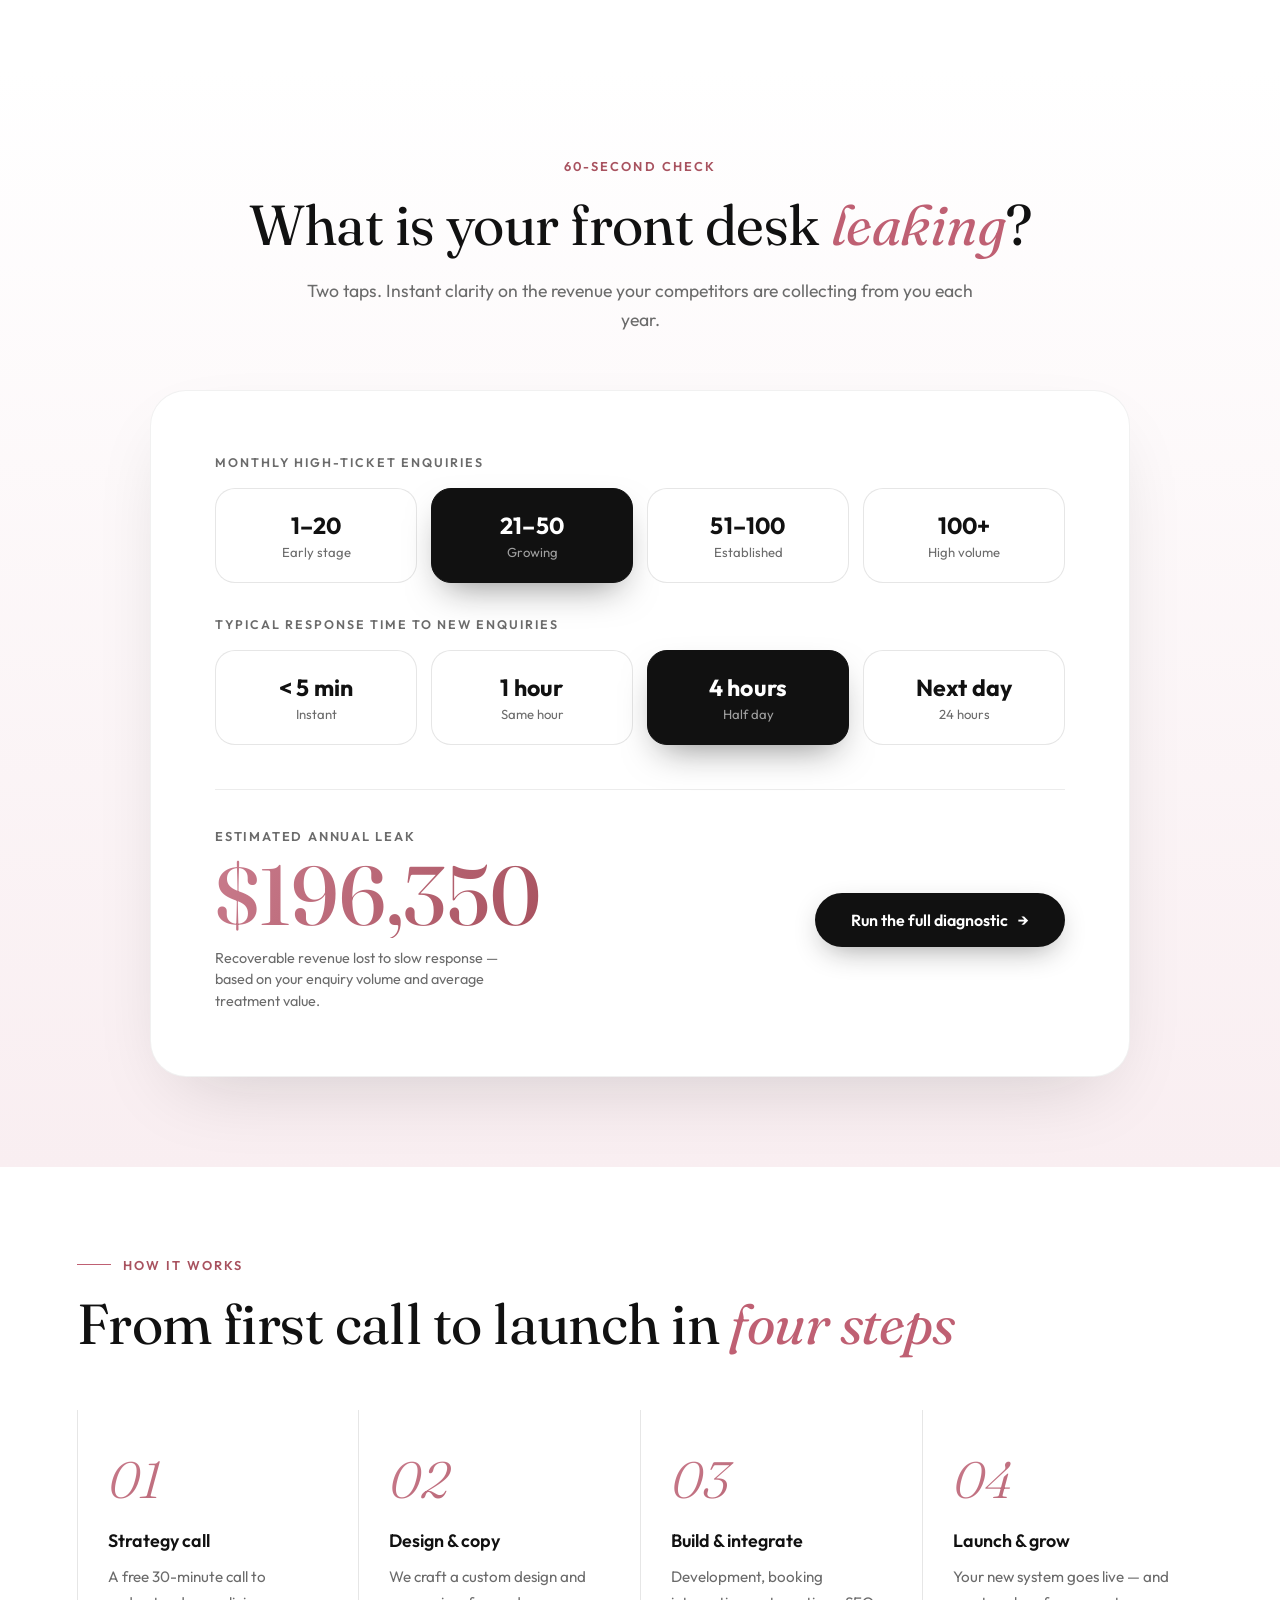
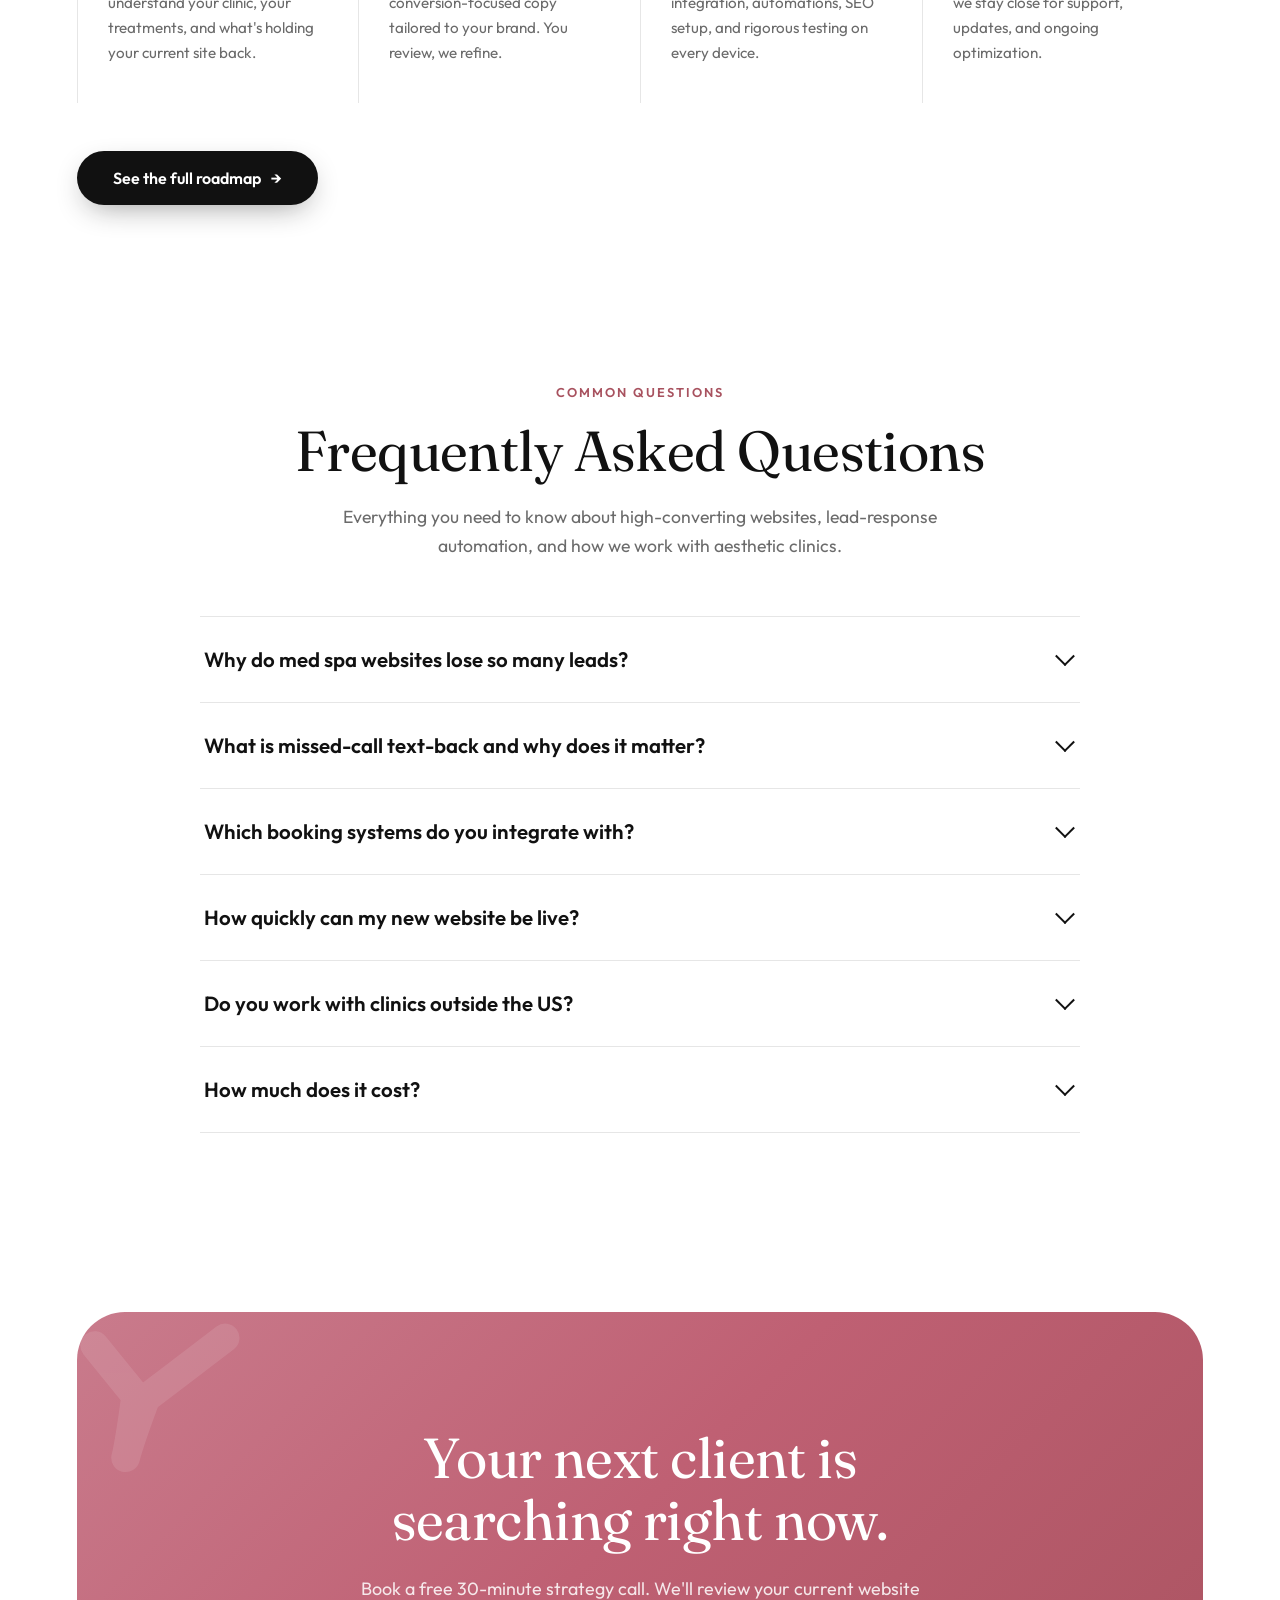
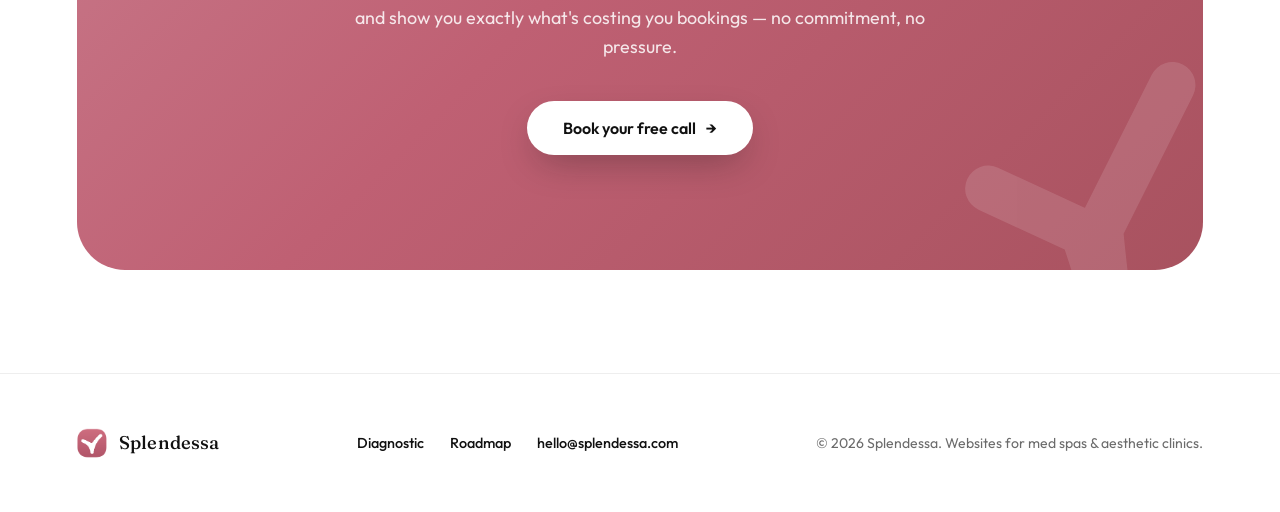
==== commit fd8fc298: "proper favicons v20" ====
--- a/index.html
+++ b/index.html
@@ -8,8 +8,10 @@
 <link rel="preconnect" href="https://fonts.googleapis.com">
 <link rel="preconnect" href="https://fonts.gstatic.com" crossorigin>
 <link href="https://fonts.googleapis.com/css2?family=Fraunces:ital,opsz,wght@0,9..144,300;0,9..144,400;0,9..144,500;0,9..144,600;1,9..144,300;1,9..144,400&family=Outfit:wght@300;400;500;600;700&display=swap" rel="stylesheet">
-<link rel="icon" type="image/svg+xml" href="logo.svg">
-<link rel="apple-touch-icon" href="logo.svg">
+<link rel="icon" href="favicon.ico" sizes="any">
+<link rel="icon" type="image/png" sizes="32x32" href="favicon-32.png">
+<link rel="icon" type="image/png" sizes="16x16" href="favicon-16.png">
+<link rel="apple-touch-icon" href="apple-touch-icon.png">
 <link rel="stylesheet" href="styles.css">
 </head>
 <body>
--- a/styles.css
+++ b/styles.css
@@ -1,4 +1,4 @@
-/* SPLENDESSA BUILD v19 — real logo + favicon */
+/* SPLENDESSA BUILD v20 — proper favicons */
 :root{
   --white:#FFFFFF;
   --rose:#BF6073;
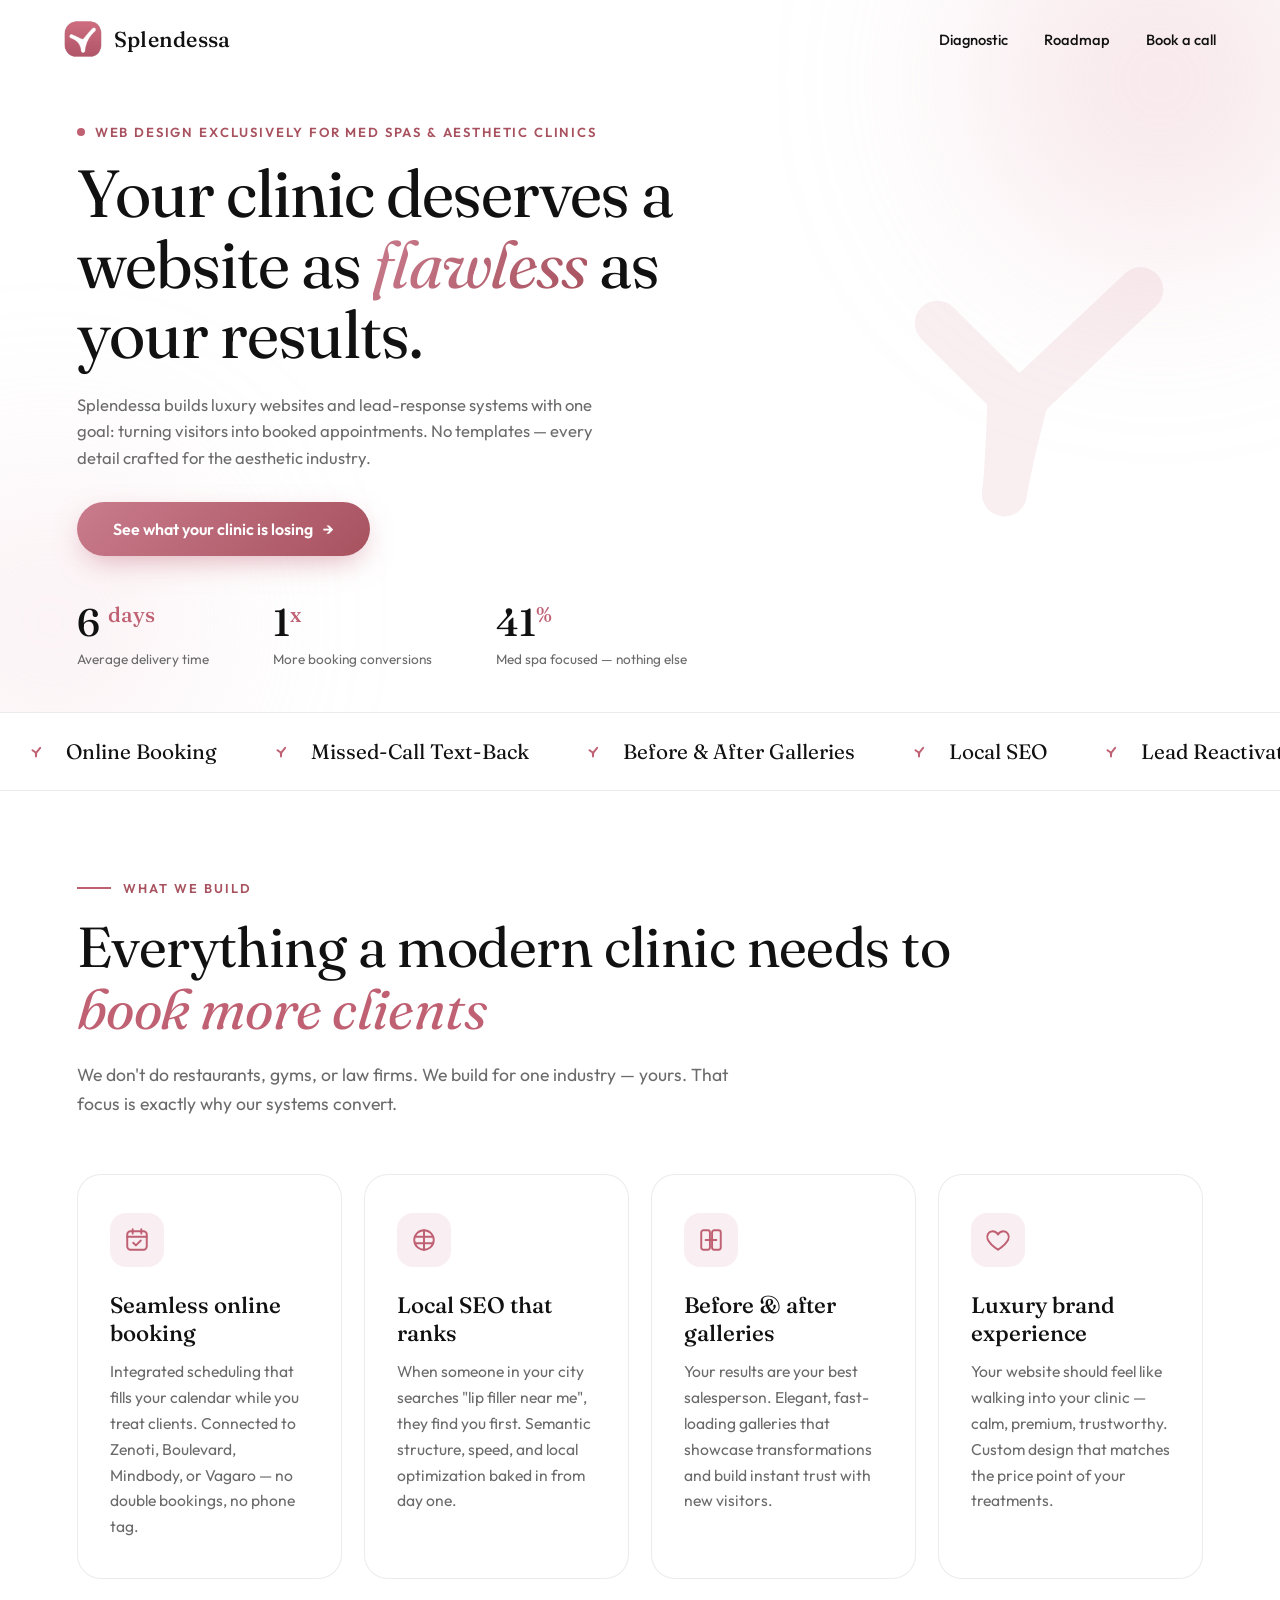
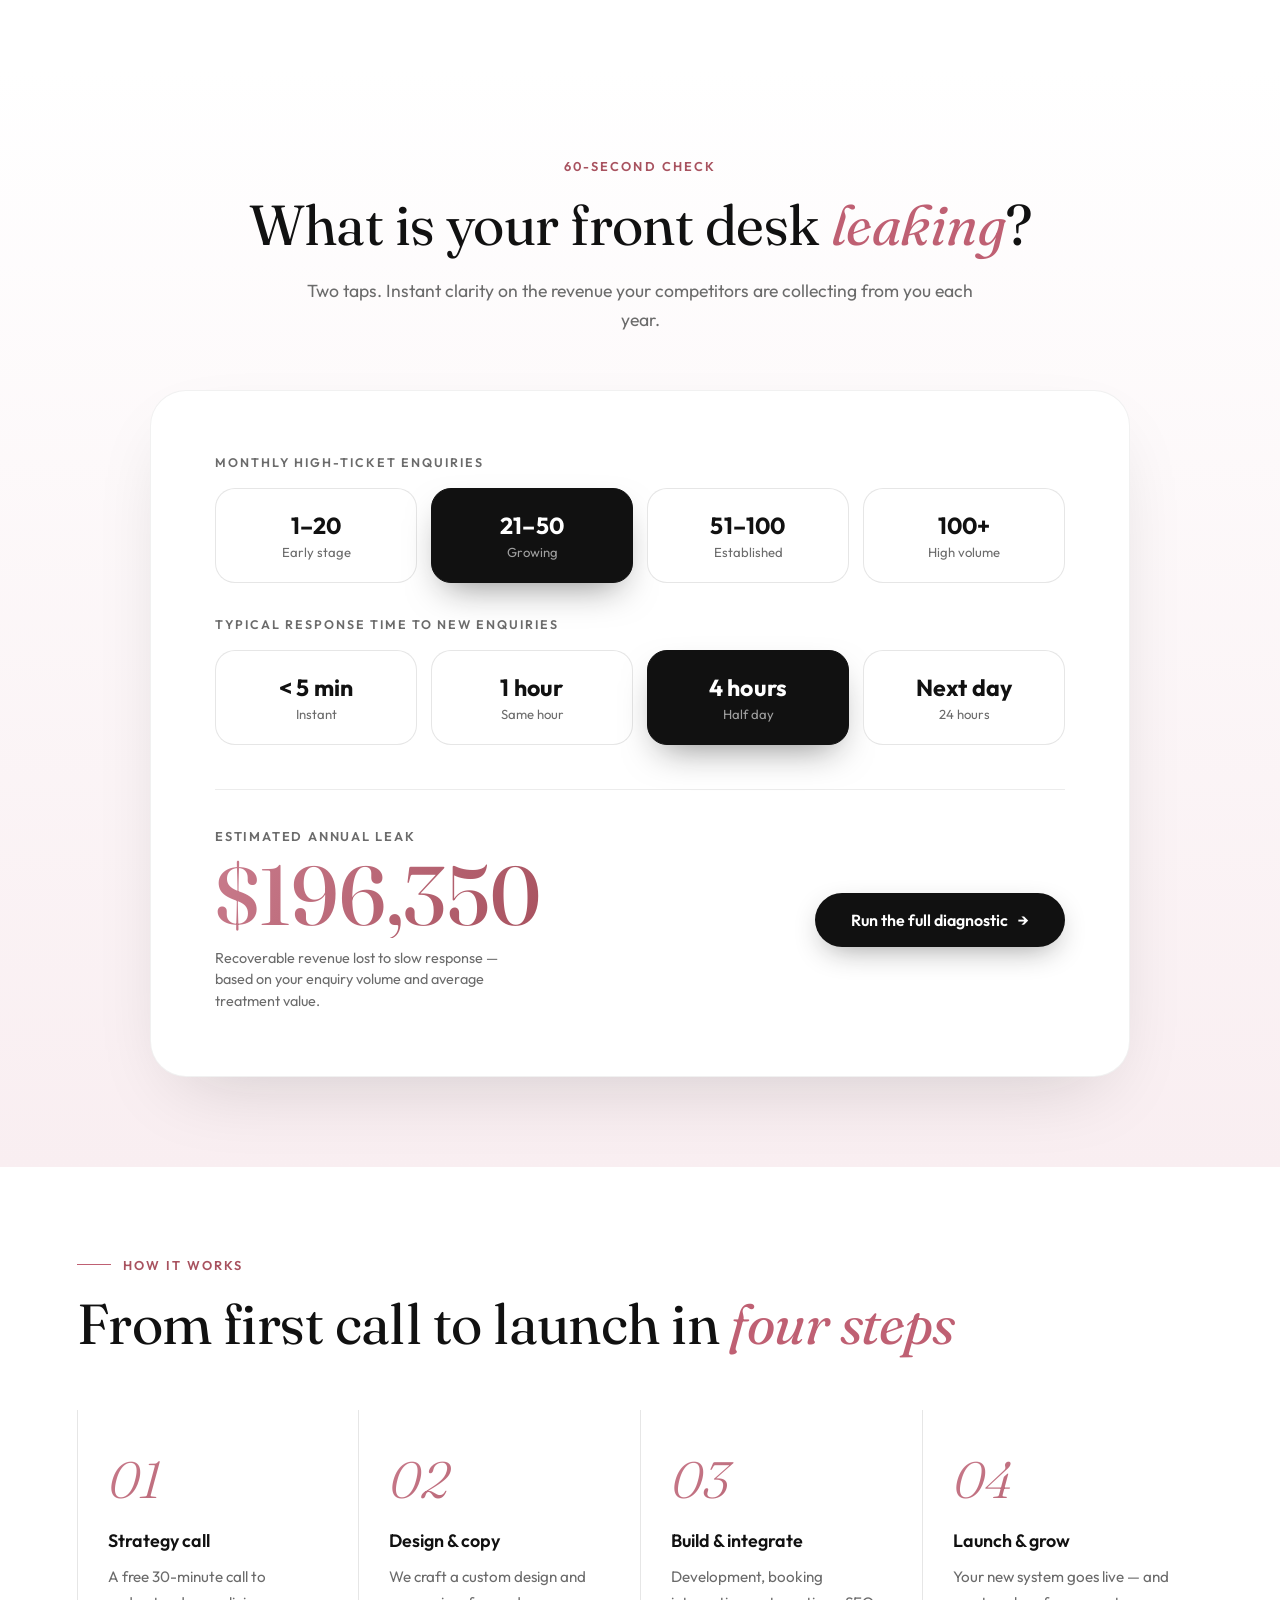
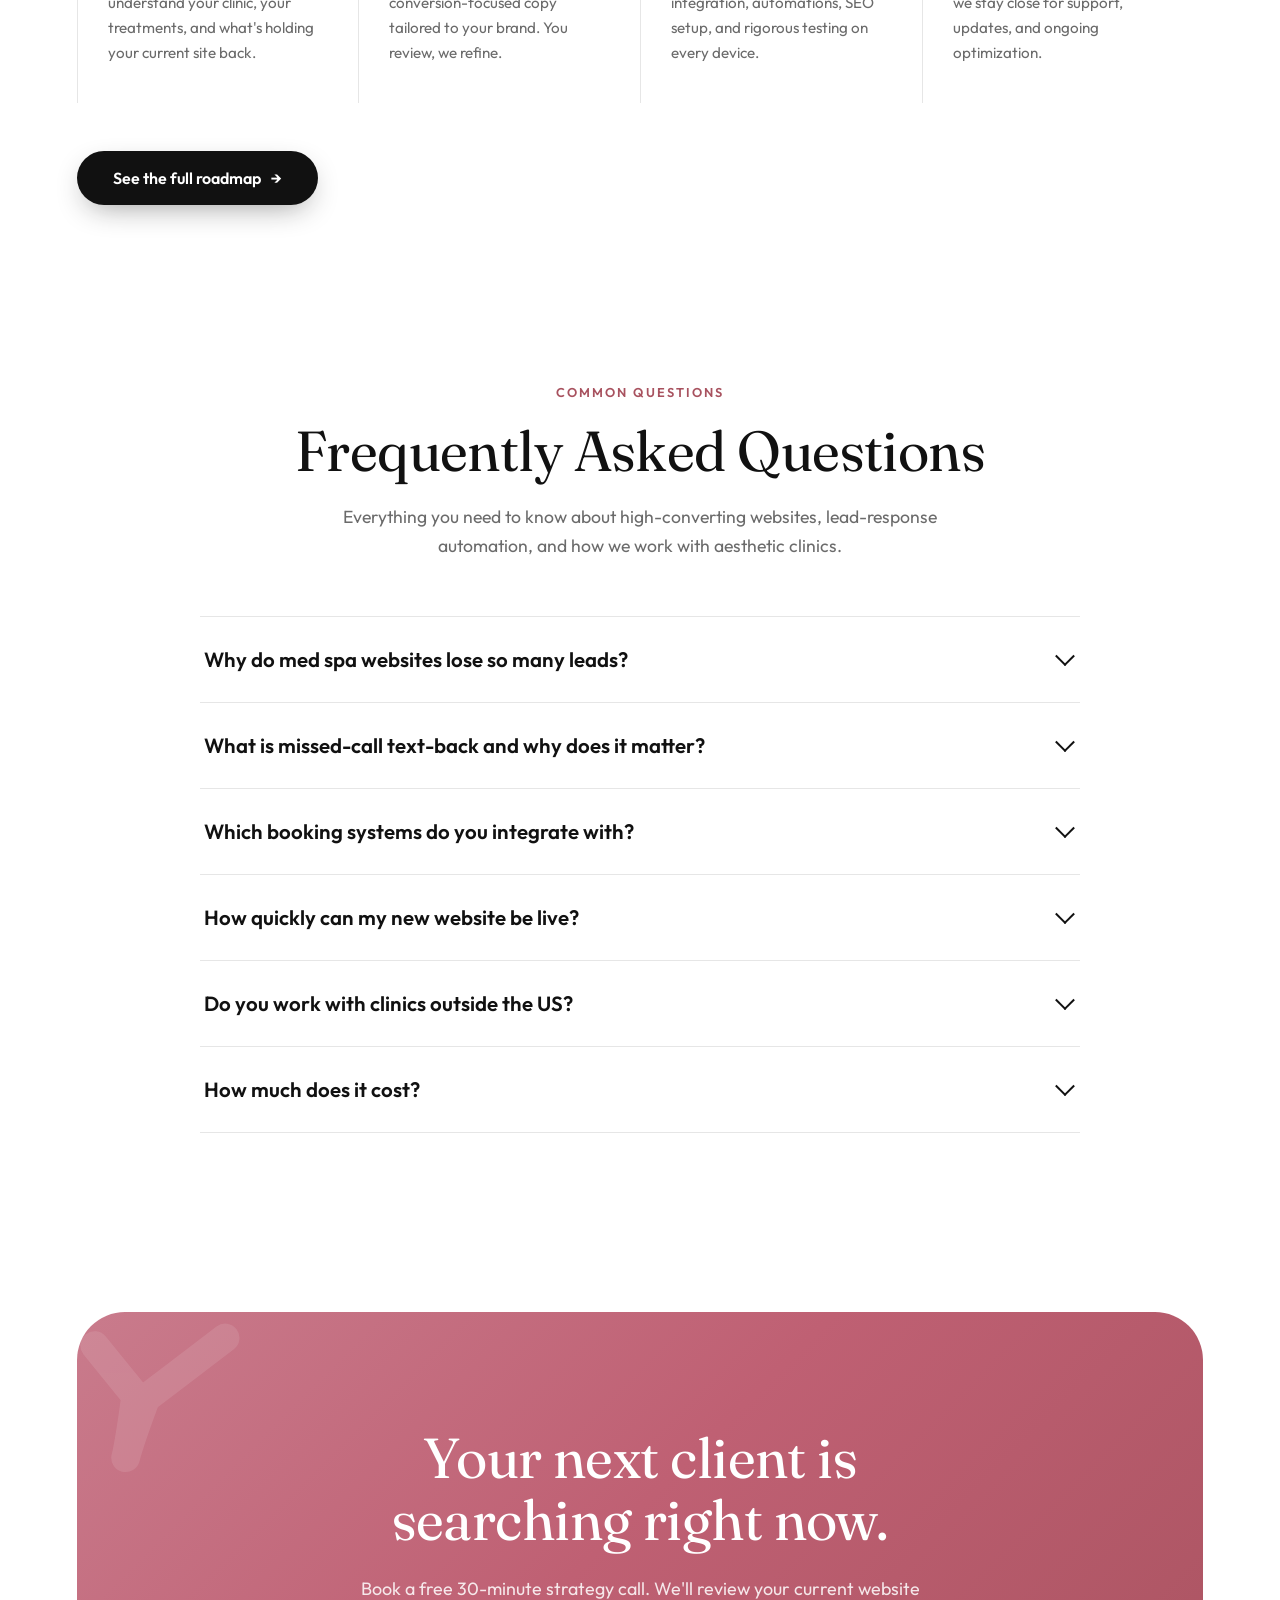
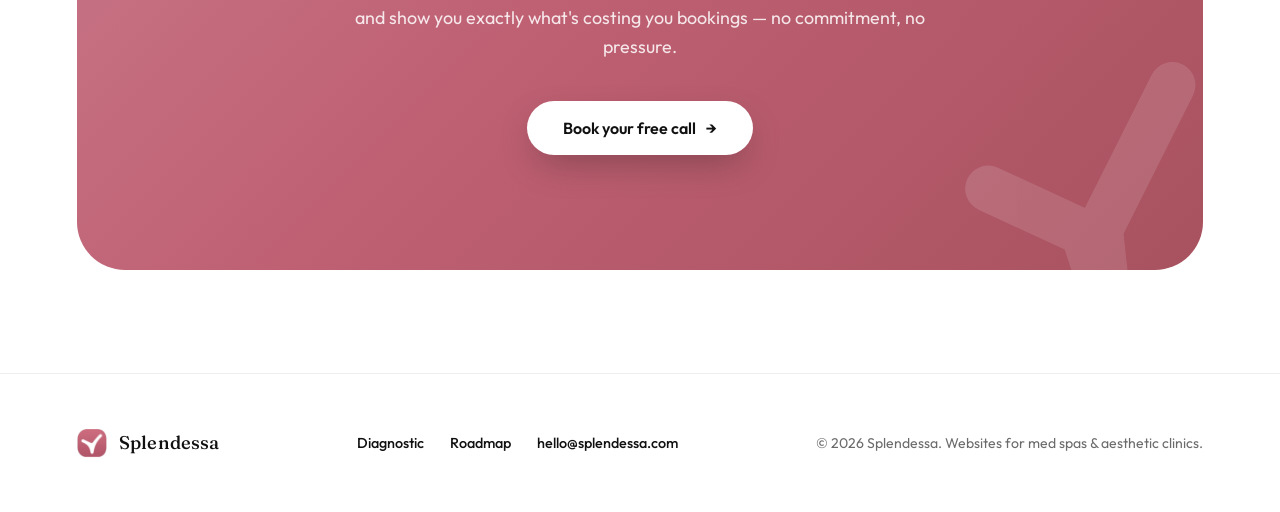
==== commit af0d5f6f: "new full logo v21" ====
--- a/index.html
+++ b/index.html
@@ -18,7 +18,7 @@
 
 <nav>
   <a href="index.html" class="nav-brand">
-    <svg class="logo-mark" viewBox="0 0 86 79" width="38" height="38" xmlns="http://www.w3.org/2000/svg" aria-hidden="true"><image href="[data-uri]" x="1" y="-1" width="84" height="82"/></svg>
+    <img class="logo-mark" src="logo.png" alt="Splendessa" width="38" height="38">
     <span>Splendessa</span>
   </a>
   <div class="nav-links">
@@ -198,7 +198,7 @@
 
 <footer>
   <a href="index.html" class="nav-brand">
-    <svg class="logo-mark" viewBox="0 0 86 79" width="38" height="38" xmlns="http://www.w3.org/2000/svg" aria-hidden="true"><image href="[data-uri]" x="1" y="-1" width="84" height="82"/></svg>
+    <img class="logo-mark" src="logo.png" alt="Splendessa" width="38" height="38">
     Splendessa
   </a>
   <div class="foot-links">
--- a/styles.css
+++ b/styles.css
@@ -1,4 +1,4 @@
-/* SPLENDESSA BUILD v20 — proper favicons */
+/* SPLENDESSA BUILD v21 — new full logo */
 :root{
   --white:#FFFFFF;
   --rose:#BF6073;
@@ -37,6 +37,7 @@
 }
 .nav-brand{display:flex;align-items:center;gap:12px;font-family:var(--display);font-size:1.35rem;font-weight:500;letter-spacing:.01em;flex:none}
 .nav-brand .logo-mark{width:38px;height:38px;transition:transform .4s cubic-bezier(.34,1.56,.64,1)}
+img.logo-mark{object-fit:contain;display:block}
 .nav-brand:hover .logo-mark{transform:rotate(-8deg) scale(1.06)}
 .nav-links{display:flex;align-items:center;gap:clamp(18px,3vw,36px);font-size:.92rem;font-weight:500}
 .nav-links a{position:relative;padding:4px 0;white-space:nowrap}
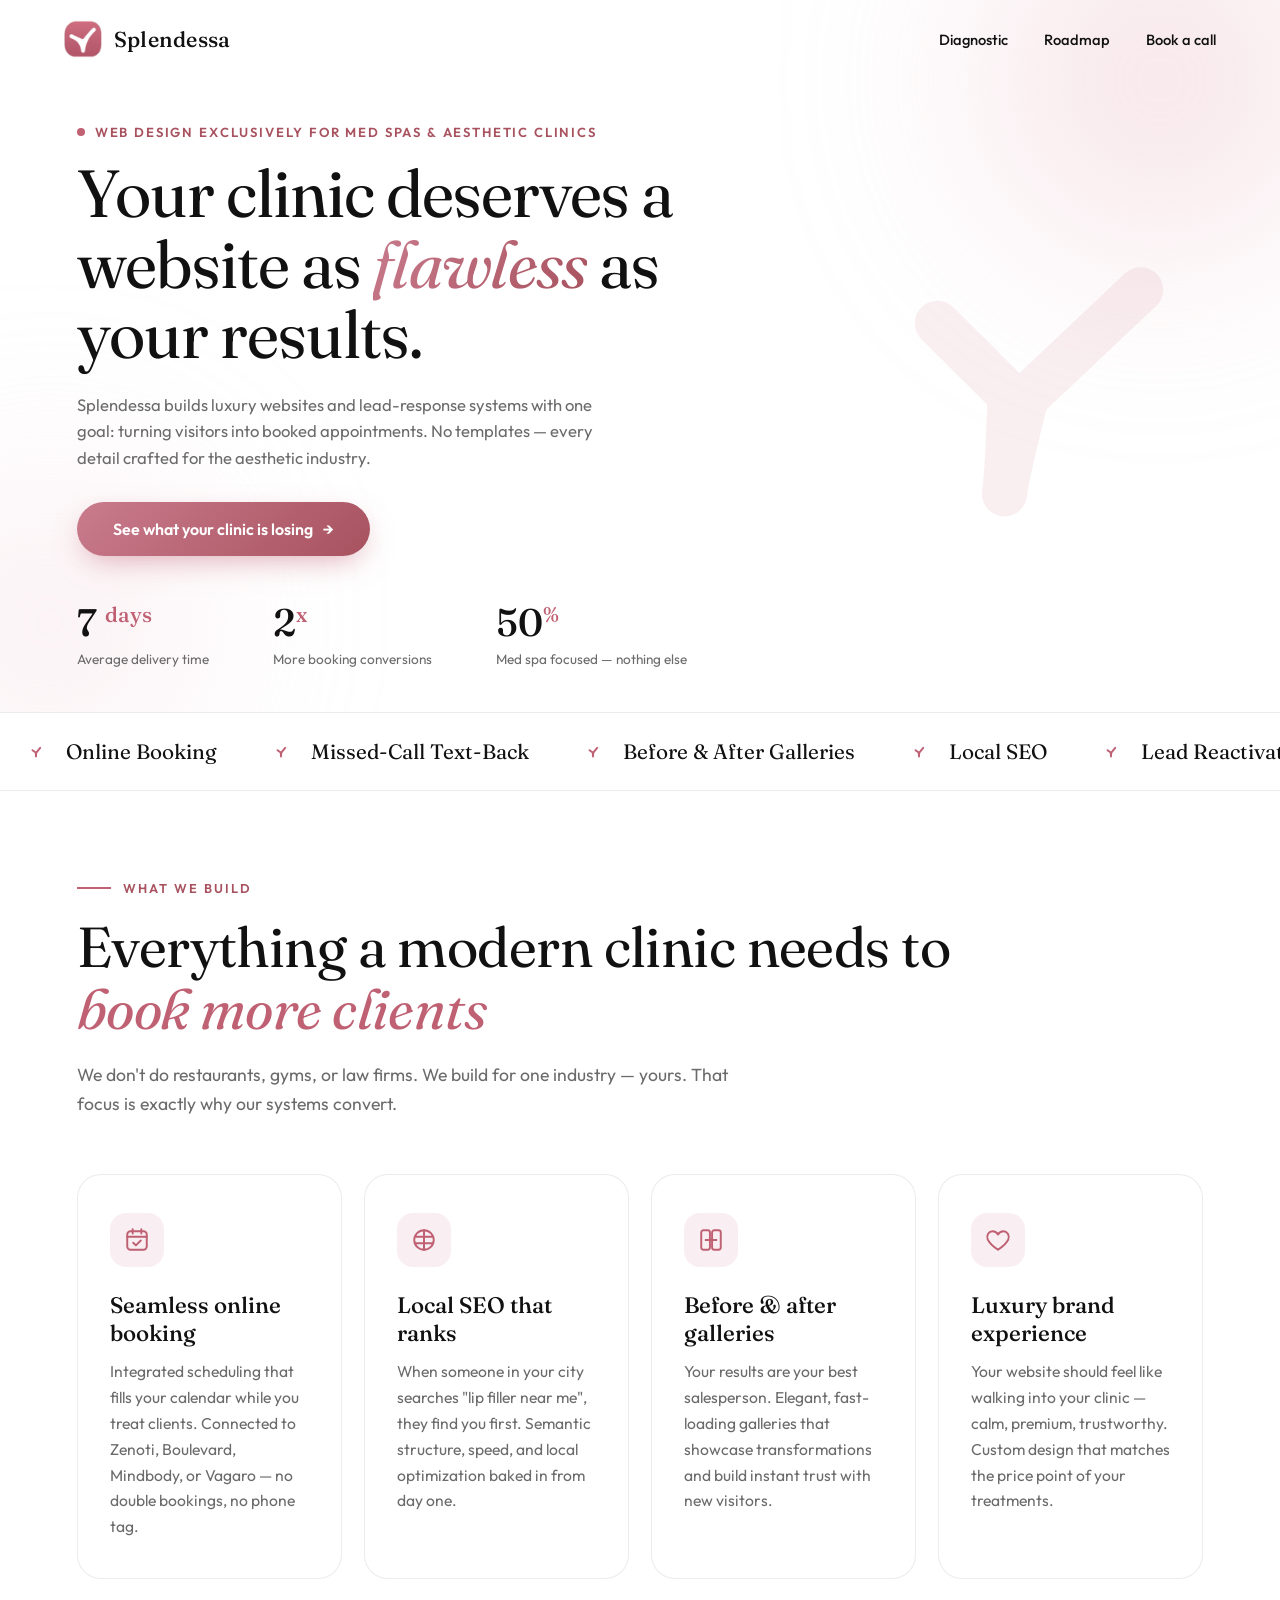
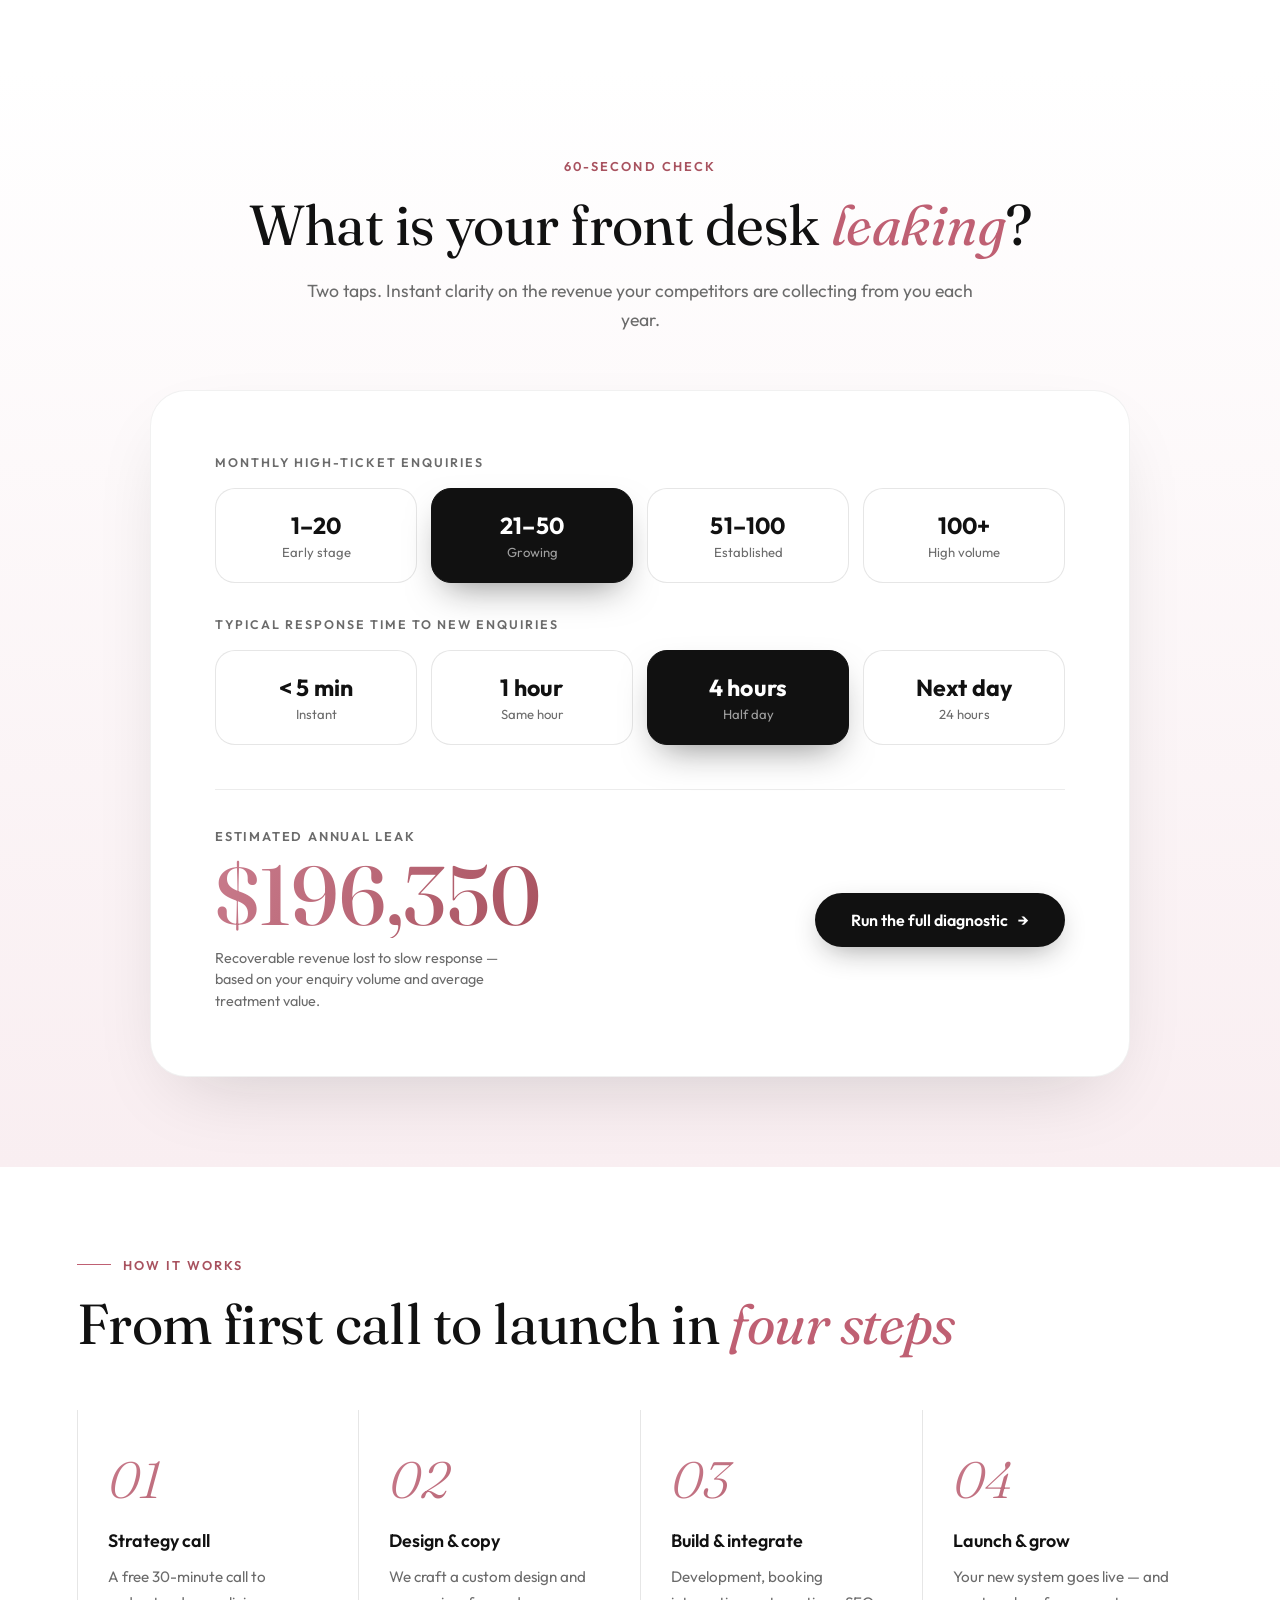
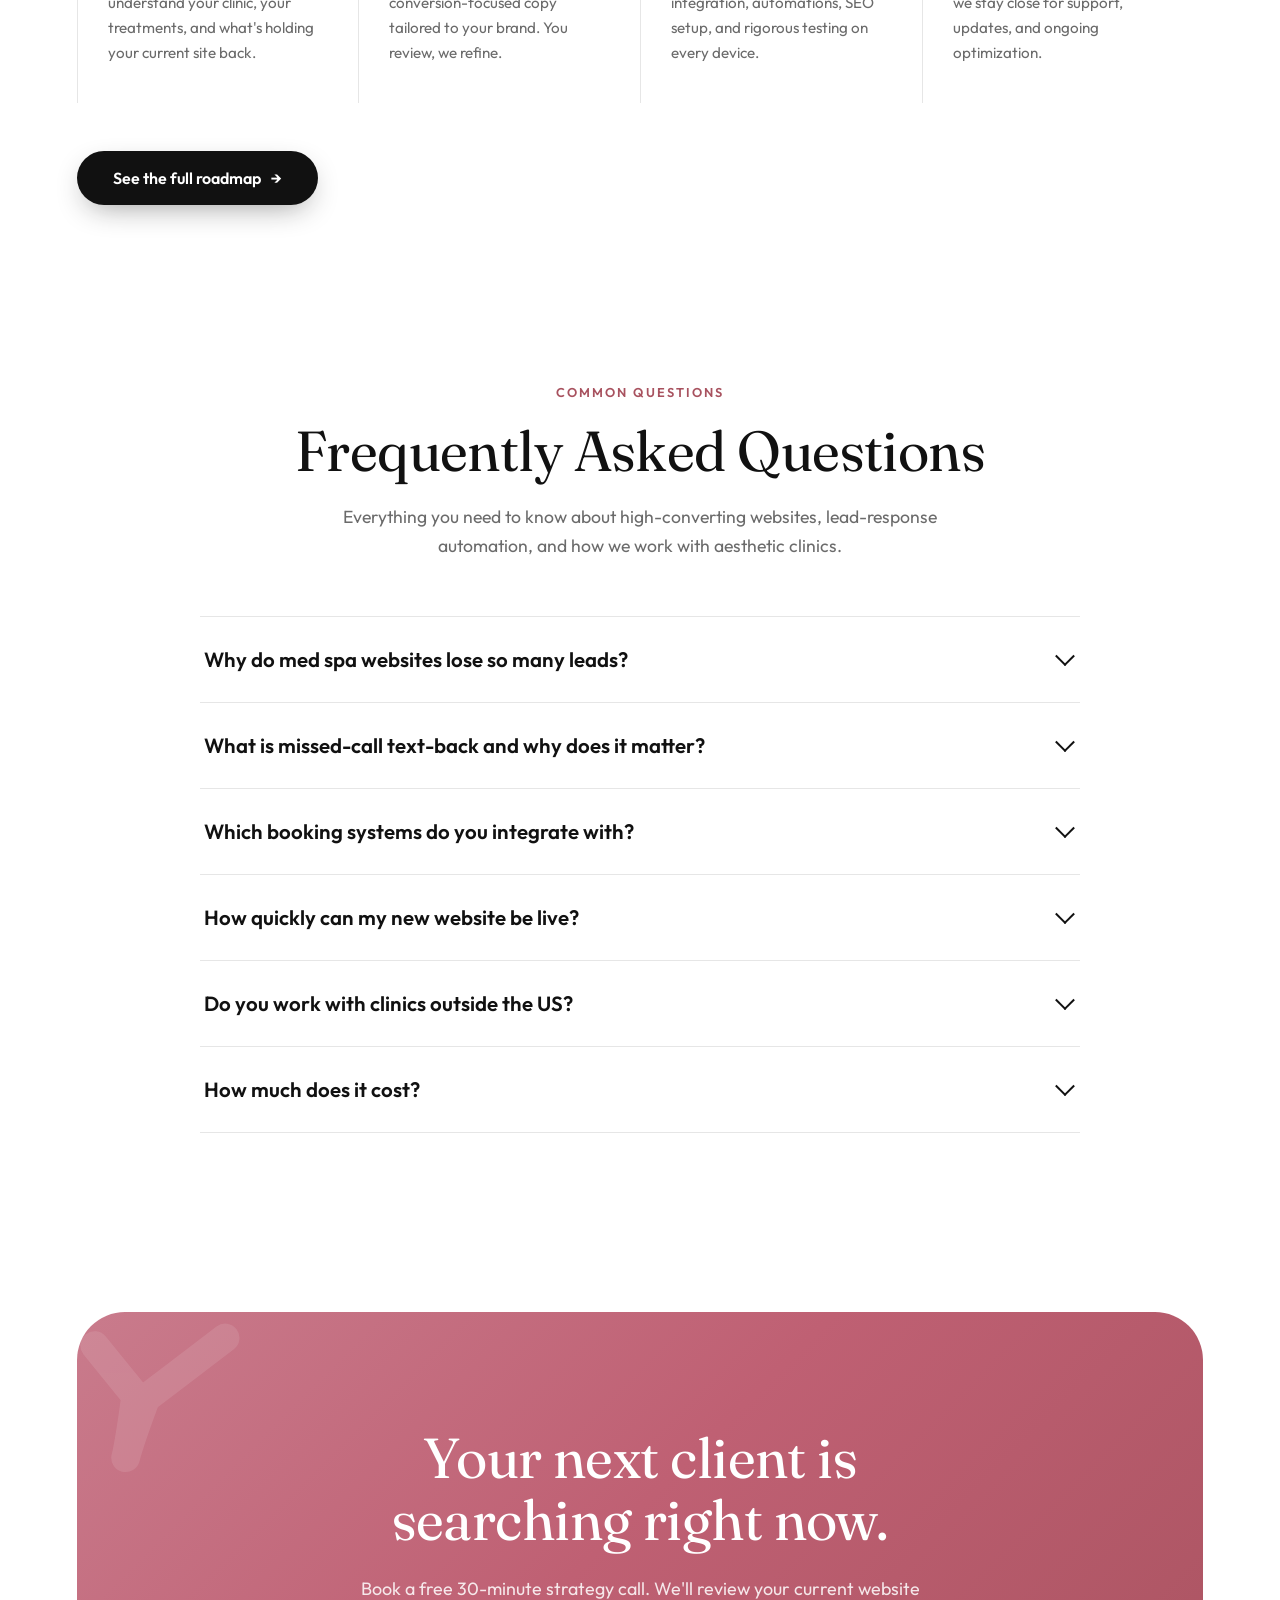
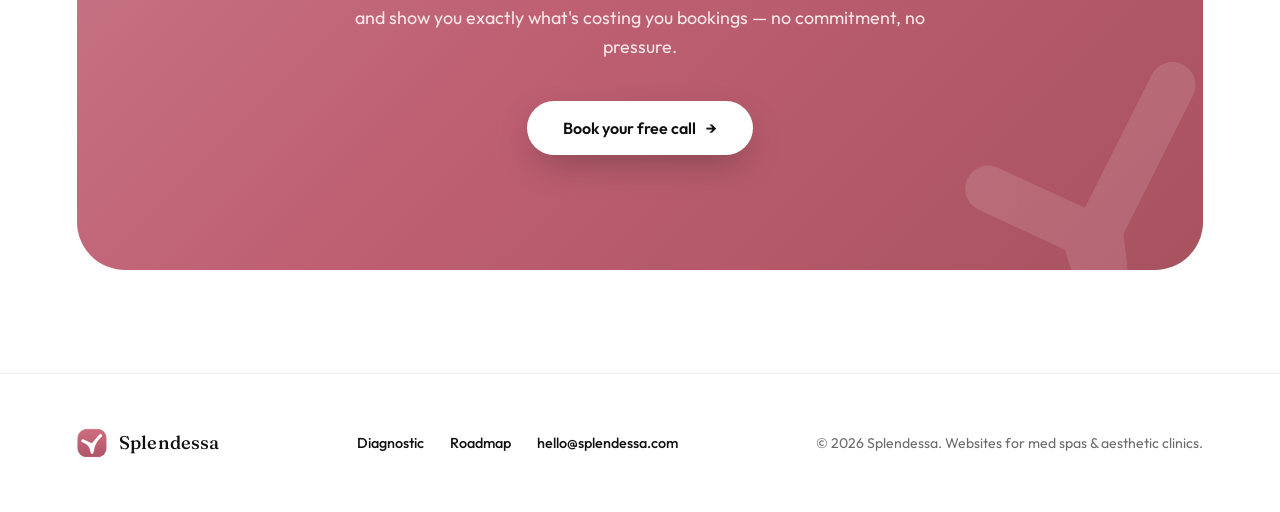
==== commit 9bac245e: "perf optimizations v22" ====
--- a/index.html
+++ b/index.html
@@ -7,7 +7,7 @@
 <meta name="description" content="Splendessa builds luxury, high-converting websites and lead-response systems exclusively for med spas and aesthetic clinics.">
 <link rel="preconnect" href="https://fonts.googleapis.com">
 <link rel="preconnect" href="https://fonts.gstatic.com" crossorigin>
-<link href="https://fonts.googleapis.com/css2?family=Fraunces:ital,opsz,wght@0,9..144,300;0,9..144,400;0,9..144,500;0,9..144,600;1,9..144,300;1,9..144,400&family=Outfit:wght@300;400;500;600;700&display=swap" rel="stylesheet">
+<link rel="preload" as="style" href="https://fonts.googleapis.com/css2?family=Fraunces:ital,opsz,wght@0,9..144,300;0,9..144,400;0,9..144,500;1,9..144,300;1,9..144,400&family=Outfit:wght@300;400;500;600;700&display=swap" onload="this.onload=null;this.rel='stylesheet'"><noscript><link rel="stylesheet" href="https://fonts.googleapis.com/css2?family=Fraunces:ital,opsz,wght@0,9..144,300;0,9..144,400;0,9..144,500;1,9..144,300;1,9..144,400&family=Outfit:wght@300;400;500;600;700&display=swap"></noscript>
 <link rel="icon" href="favicon.ico" sizes="any">
 <link rel="icon" type="image/png" sizes="32x32" href="favicon-32.png">
 <link rel="icon" type="image/png" sizes="16x16" href="favicon-16.png">
@@ -27,6 +27,7 @@
     <a href="book.html">Book a call</a>
   </div>
 </nav>
+<main>
 
 <header class="hero">
   <div class="orb orb-1"></div>
@@ -196,6 +197,7 @@
   </div>
 </section>
 
+</main>
 <footer>
   <a href="index.html" class="nav-brand">
     <img class="logo-mark" src="logo.png" alt="Splendessa" width="38" height="38">
@@ -209,7 +211,7 @@
   <p>© 2026 Splendessa. Websites for med spas &amp; aesthetic clinics.</p>
 </footer>
 
-<script src="app.js"></script>
+<script src="app.js" defer></script>
 <script>
 /* Quiz calculator */
 const ATV = 850; // average high-ticket treatment value (USD)
--- a/styles.css
+++ b/styles.css
@@ -1,4 +1,4 @@
-/* SPLENDESSA BUILD v21 — new full logo */
+/* SPLENDESSA BUILD v22 — perf: async fonts, small logo, main */
 :root{
   --white:#FFFFFF;
   --rose:#BF6073;
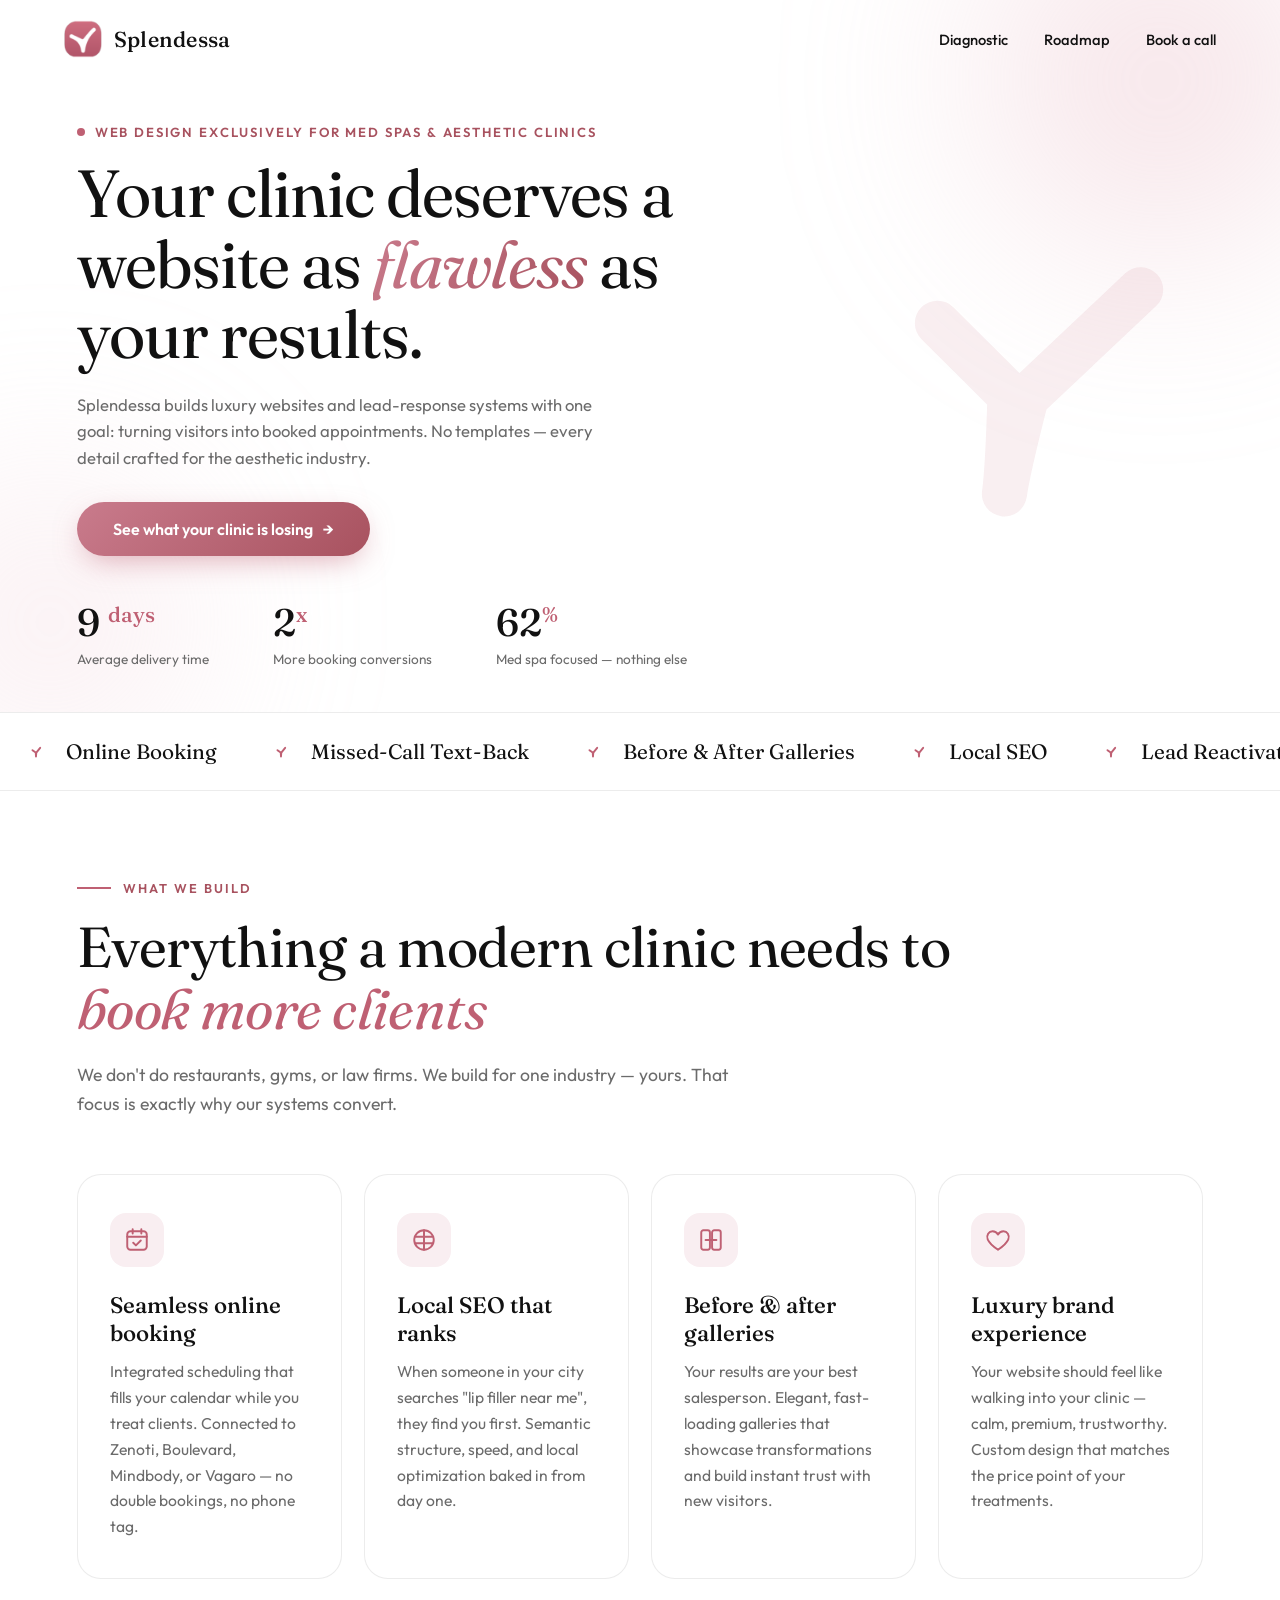
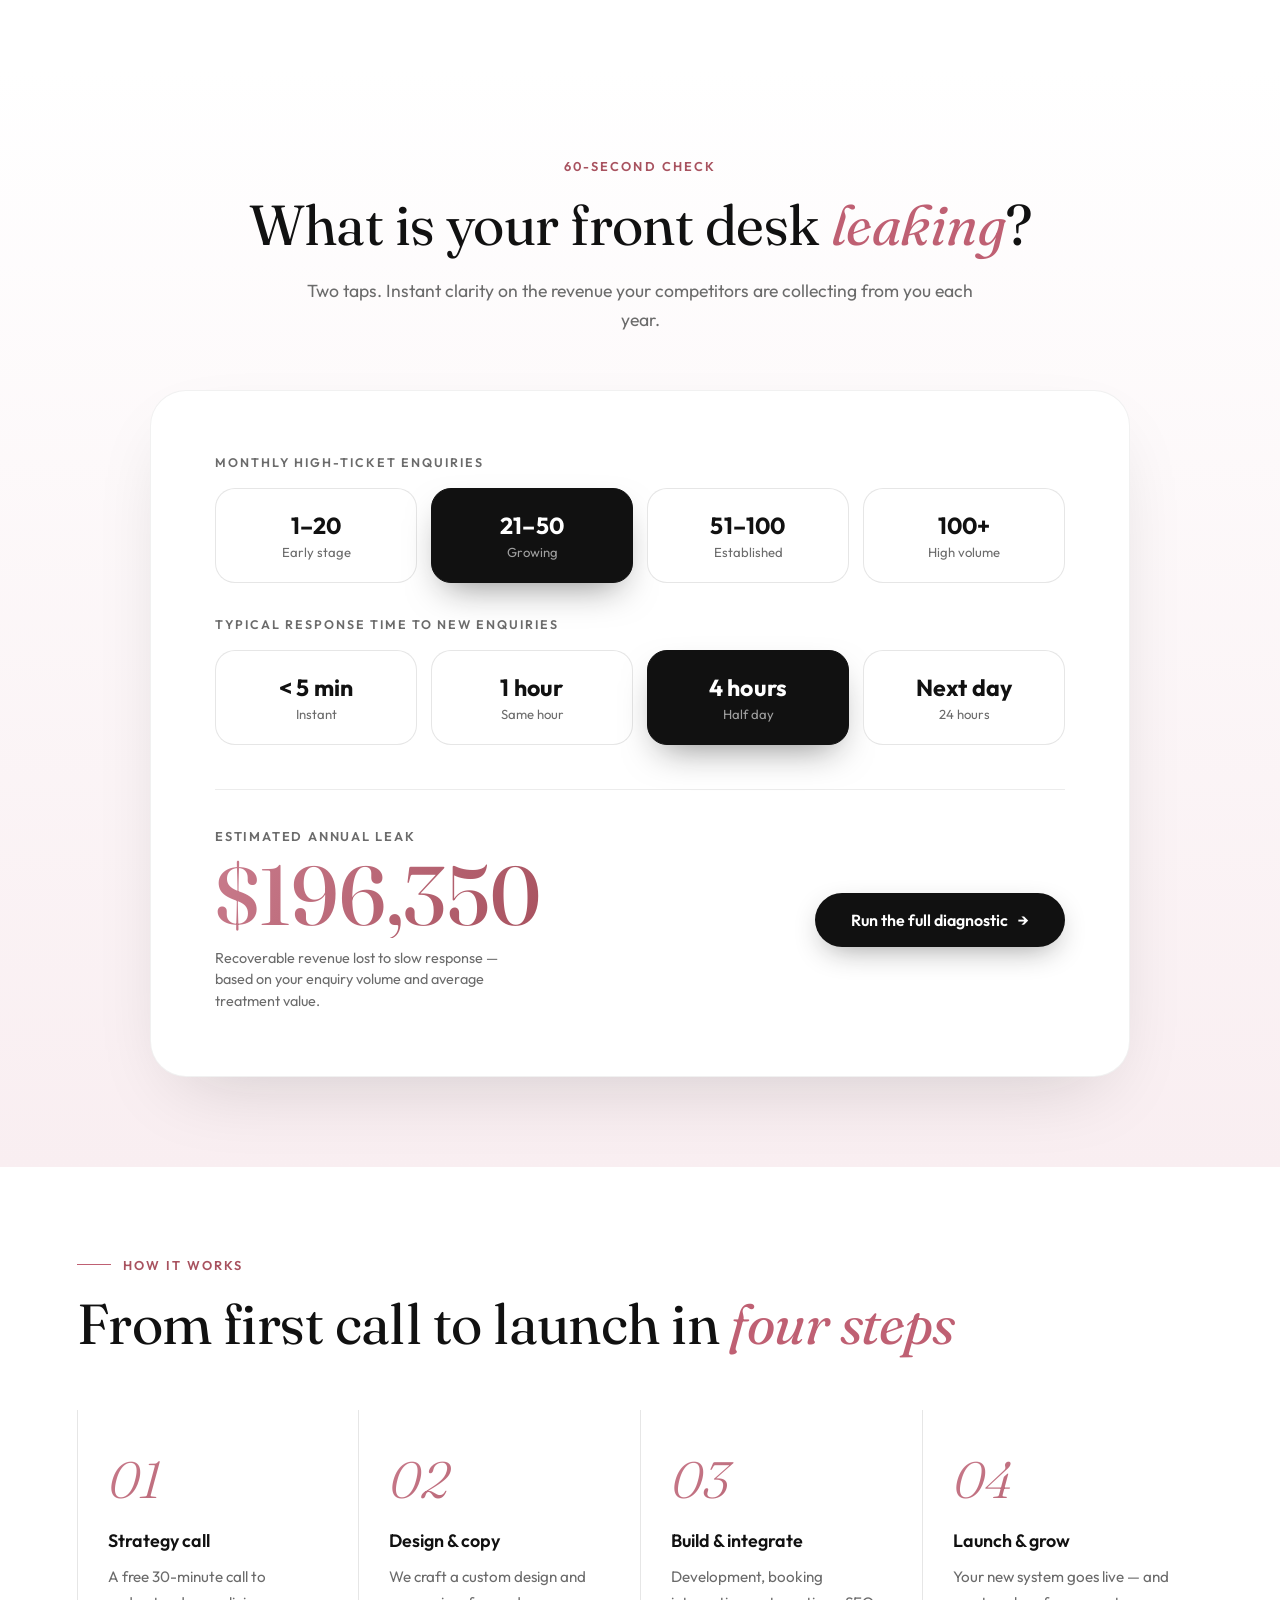
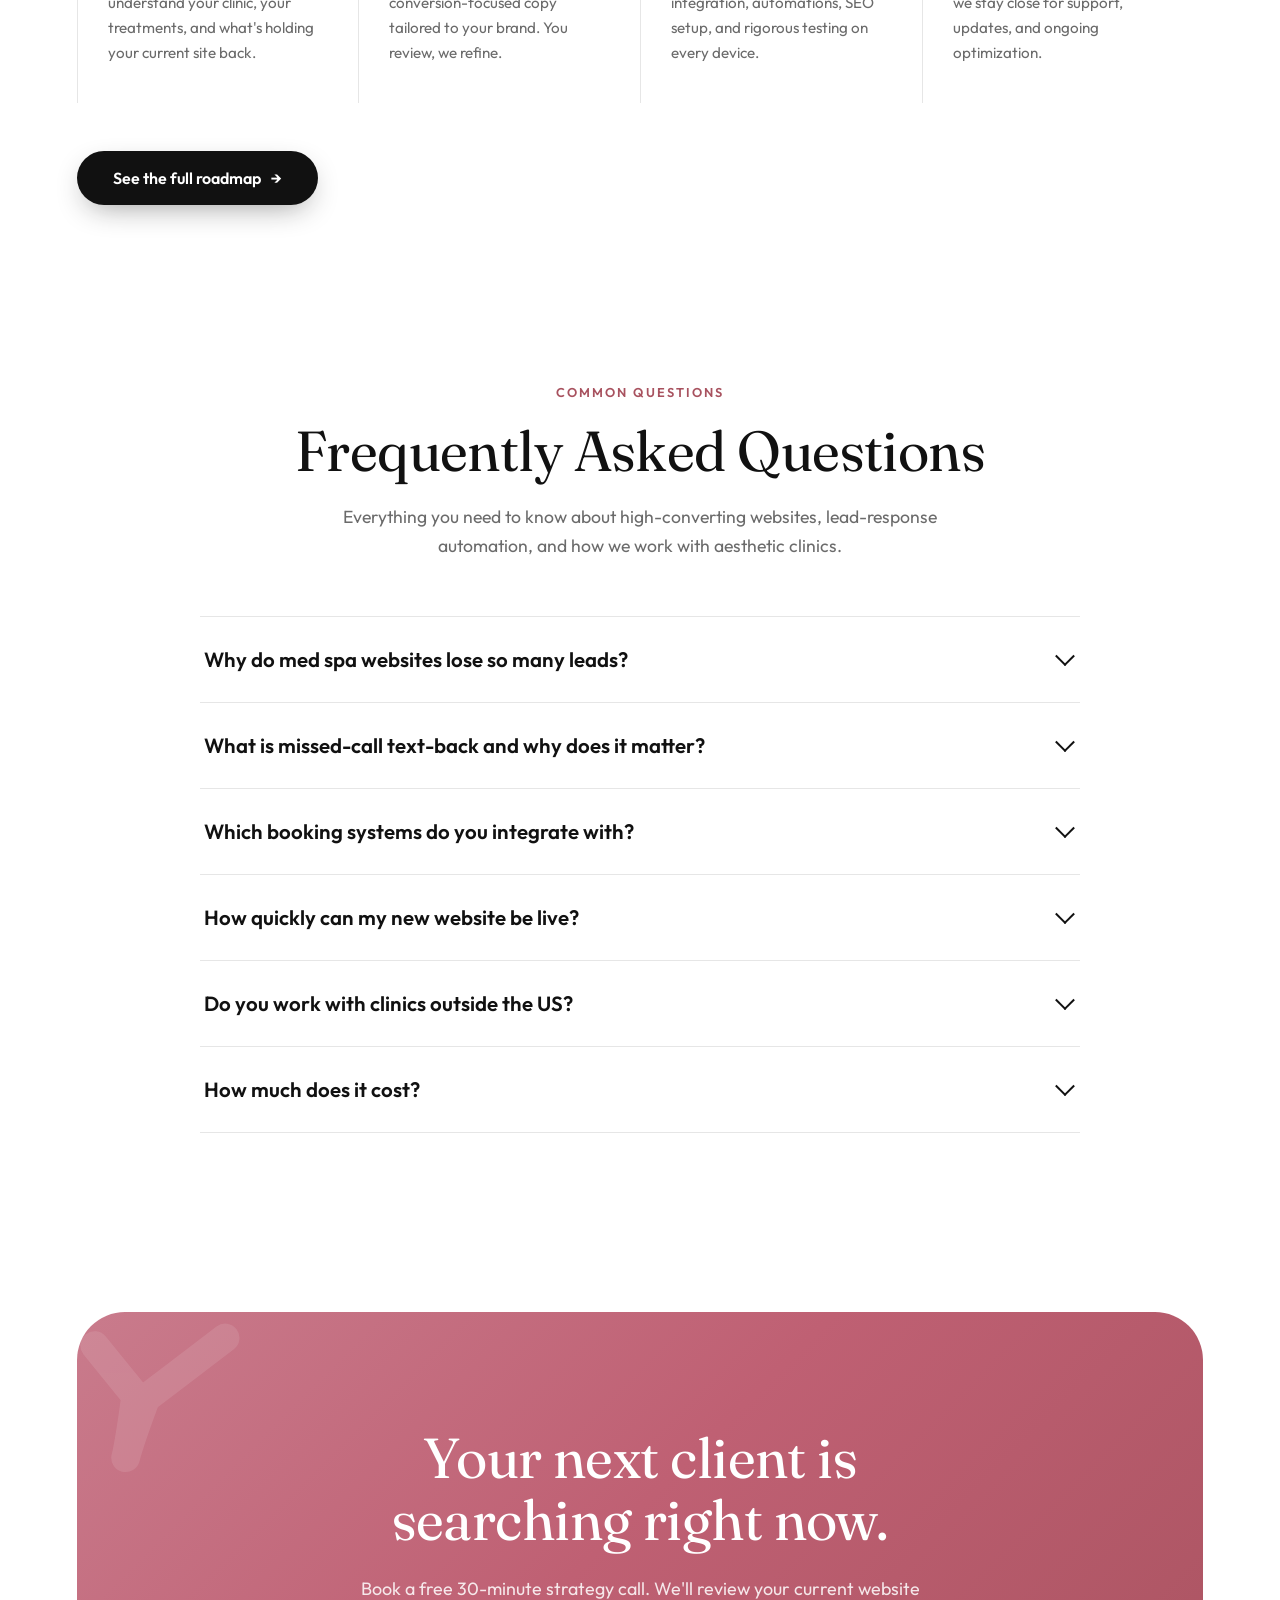
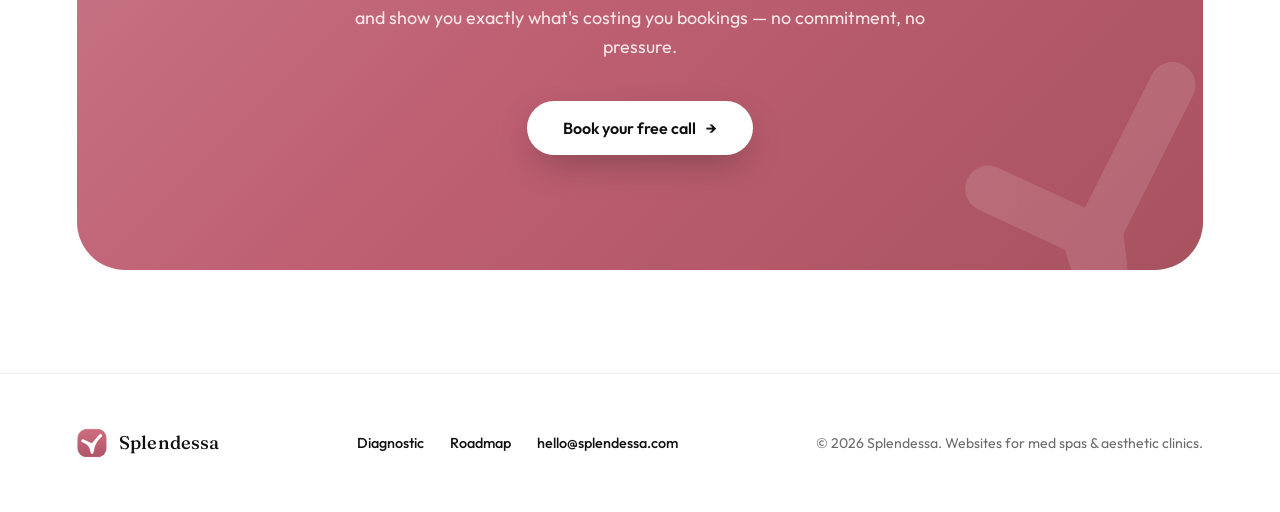
==== commit 0cc67893: "perf: inline css + lazy fonts v24" ====
--- a/index.html
+++ b/index.html
@@ -7,12 +7,490 @@
 <meta name="description" content="Splendessa builds luxury, high-converting websites and lead-response systems exclusively for med spas and aesthetic clinics.">
 <link rel="preconnect" href="https://fonts.googleapis.com">
 <link rel="preconnect" href="https://fonts.gstatic.com" crossorigin>
-<link rel="preload" as="style" href="https://fonts.googleapis.com/css2?family=Fraunces:ital,opsz,wght@0,9..144,300;0,9..144,400;0,9..144,500;1,9..144,300;1,9..144,400&family=Outfit:wght@300;400;500;600;700&display=swap" onload="this.onload=null;this.rel='stylesheet'"><noscript><link rel="stylesheet" href="https://fonts.googleapis.com/css2?family=Fraunces:ital,opsz,wght@0,9..144,300;0,9..144,400;0,9..144,500;1,9..144,300;1,9..144,400&family=Outfit:wght@300;400;500;600;700&display=swap"></noscript>
+<link rel="stylesheet" media="print" href="https://fonts.googleapis.com/css2?family=Fraunces:ital,opsz,wght@0,9..144,300;0,9..144,400;0,9..144,500;1,9..144,300;1,9..144,400&family=Outfit:wght@300;400;500;600;700&display=swap" onload="this.media='all'"><noscript><link rel="stylesheet" href="https://fonts.googleapis.com/css2?family=Fraunces:ital,opsz,wght@0,9..144,300;0,9..144,400;0,9..144,500;1,9..144,300;1,9..144,400&family=Outfit:wght@300;400;500;600;700&display=swap"></noscript>
 <link rel="icon" href="favicon.ico" sizes="any">
 <link rel="icon" type="image/png" sizes="32x32" href="favicon-32.png">
 <link rel="icon" type="image/png" sizes="16x16" href="favicon-16.png">
 <link rel="apple-touch-icon" href="apple-touch-icon.png">
-<link rel="stylesheet" href="styles.css">
+<style>
+/* SPLENDESSA BUILD v24 — perf: inline CSS, lazy fonts */
+/* Metric-matched fallbacks: occupy identical space to the web fonts so
+   there is no layout shift when Fraunces/Outfit swap in. */
+@font-face{
+  font-family:'Fraunces Fallback';
+  src:local('Georgia');
+  size-adjust:98.49%;
+  ascent-override:99.30%;
+  descent-override:25.89%;
+  line-gap-override:0%;
+}
+@font-face{
+  font-family:'Outfit Fallback';
+  src:local('Arial');
+  size-adjust:85.41%;
+  ascent-override:117.08%;
+  descent-override:30.44%;
+  line-gap-override:0%;
+}
+:root{
+  --white:#FFFFFF;
+  --rose:#BF6073;
+  --rose-light:#C97B8C;
+  --rose-deep:#A8525F;
+  --rose-tint:#F9EEF1;
+  --onyx:#111111;
+  --grey:#6B6B6B;
+  --display:'Fraunces','Fraunces Fallback',Georgia,serif;
+  --body:'Outfit','Outfit Fallback',Arial,sans-serif;
+}
+*{margin:0;padding:0;box-sizing:border-box}
+html{scroll-behavior:smooth}
+body{
+  font-family:var(--body);background:var(--white);color:var(--onyx);
+  overflow-x:hidden;-webkit-font-smoothing:antialiased;
+}
+a{color:inherit;text-decoration:none}
+img{max-width:100%}
+
+/* ---------- Ambient orbs ---------- */
+.orb{position:absolute;border-radius:50%;filter:blur(90px);pointer-events:none;z-index:0;opacity:.5;will-change:transform}
+.orb-1{width:520px;height:520px;background:radial-gradient(circle,#E8B7C2,transparent 70%);top:-180px;right:-140px}
+.orb-2{width:420px;height:420px;background:radial-gradient(circle,#F2D3DB,transparent 70%);bottom:-120px;left:-160px}
+
+/* ---------- Nav ---------- */
+nav{
+  position:fixed;top:0;left:0;right:0;z-index:100;
+  display:flex;align-items:center;justify-content:space-between;gap:16px;
+  padding:20px clamp(20px,5vw,64px);
+  transition:background .4s ease,box-shadow .4s ease,padding .4s ease;
+}
+nav.scrolled{
+  background:rgba(255,255,255,.85);backdrop-filter:blur(18px);-webkit-backdrop-filter:blur(18px);
+  box-shadow:0 1px 0 rgba(17,17,17,.06);padding:12px clamp(20px,5vw,64px);
+}
+.nav-brand{display:flex;align-items:center;gap:12px;font-family:var(--display);font-size:1.35rem;font-weight:500;letter-spacing:.01em;flex:none}
+.nav-brand .logo-mark{width:38px;height:38px;transition:transform .4s cubic-bezier(.34,1.56,.64,1)}
+img.logo-mark{object-fit:contain;display:block}
+.nav-brand:hover .logo-mark{transform:rotate(-8deg) scale(1.06)}
+.nav-links{display:flex;align-items:center;gap:clamp(18px,3vw,36px);font-size:.92rem;font-weight:500}
+.nav-links a{position:relative;padding:4px 0;white-space:nowrap}
+.nav-links a:not(.nav-cta)::after{
+  content:'';position:absolute;left:0;bottom:0;height:1.5px;width:100%;
+  background:var(--rose);transform:scaleX(0);transform-origin:right;
+  transition:transform .35s cubic-bezier(.65,0,.35,1);
+}
+.nav-links a:not(.nav-cta):hover::after,
+.nav-links a.active:not(.nav-cta)::after{transform:scaleX(1);transform-origin:left}
+.nav-cta{
+  background:var(--onyx);color:var(--white);padding:11px 26px;border-radius:100px;
+  transition:background .3s ease;display:inline-block;white-space:nowrap;flex:none;
+}
+.nav-cta:hover{background:var(--rose)}
+
+/* ---------- Buttons ---------- */
+.btn{
+  display:inline-flex;align-items:center;gap:10px;
+  font-family:var(--body);font-weight:600;font-size:1rem;
+  padding:17px 36px;border-radius:100px;border:none;cursor:pointer;
+  position:relative;overflow:hidden;transition:transform .3s ease,box-shadow .3s ease;
+  will-change:transform;white-space:nowrap;
+}
+.btn-primary{
+  background:linear-gradient(135deg,var(--rose-light),var(--rose-deep));color:var(--white);
+  box-shadow:0 10px 30px -8px rgba(191,96,115,.55);
+}
+.btn-primary::before{
+  content:'';position:absolute;inset:0;
+  background:linear-gradient(120deg,transparent 30%,rgba(255,255,255,.35) 50%,transparent 70%);
+  transform:translateX(-120%);transition:transform .7s ease;
+}
+.btn-primary:hover::before{transform:translateX(120%)}
+.btn-primary:hover{box-shadow:0 16px 40px -8px rgba(191,96,115,.7)}
+.btn-dark{background:var(--onyx);color:var(--white);box-shadow:0 10px 30px -10px rgba(17,17,17,.45)}
+.btn-dark:hover{background:#000}
+.btn-ghost{background:transparent;color:var(--onyx);border:1.5px solid rgba(17,17,17,.18)}
+.btn-ghost:hover{border-color:var(--rose);color:var(--rose)}
+.btn-white{background:var(--white);color:var(--onyx);box-shadow:0 14px 36px -10px rgba(17,17,17,.35)}
+.btn .arrow{transition:transform .3s ease}
+.btn:hover .arrow{transform:translateX(5px)}
+
+/* ---------- Hero ---------- */
+.hero{
+  position:relative;display:flex;flex-direction:column;justify-content:center;
+  padding:120px clamp(20px,6vw,80px) 44px;overflow:hidden;
+}
+.hero.compact{padding:150px clamp(20px,6vw,80px) 36px}
+.hero-eyebrow{
+  display:inline-flex;align-items:center;gap:10px;
+  font-size:.82rem;font-weight:600;letter-spacing:.14em;text-transform:uppercase;
+  color:var(--rose-deep);margin-bottom:18px;
+}
+.hero-eyebrow .dot{width:8px;height:8px;border-radius:50%;background:var(--rose);animation:blink 2s ease infinite}
+@keyframes blink{0%,100%{opacity:1;transform:scale(1)}50%{opacity:.4;transform:scale(.75)}}
+h1{
+  font-family:var(--display);font-weight:400;
+  font-size:clamp(2.2rem,5.2vw,4.4rem);line-height:1.06;letter-spacing:-.015em;max-width:16ch;
+}
+h1 em{
+  font-style:italic;font-weight:400;
+  background:linear-gradient(120deg,var(--rose-light),var(--rose-deep));
+  -webkit-background-clip:text;background-clip:text;color:transparent;
+}
+.hero-sub{
+  max-width:48ch;font-size:clamp(1rem,1.3vw,1.15rem);
+  color:var(--grey);line-height:1.6;margin:22px 0 30px;
+}
+.hero-actions{display:flex;gap:18px;flex-wrap:wrap}
+.hero-stats{display:flex;gap:clamp(28px,5vw,64px);margin-top:42px;flex-wrap:wrap;opacity:0;animation:statsIn 1.2s cubic-bezier(.22,1,.36,1) .9s forwards}
+@keyframes statsIn{from{opacity:0;transform:translateY(26px)}to{opacity:1;transform:translateY(0)}}
+.stat .num{font-family:var(--display);font-size:clamp(1.8rem,3vw,2.6rem);font-weight:500}
+.stat .num sup{font-size:.55em;color:var(--rose)}
+.stat .label{font-size:.85rem;color:var(--grey);margin-top:4px}
+.hero-check{
+  position:absolute;right:clamp(-60px,4vw,120px);top:50%;
+  width:clamp(280px,32vw,520px);opacity:.10;
+  transform:translateY(-50%) rotate(8deg);pointer-events:none;z-index:0;
+  animation:floaty 9s ease-in-out infinite;
+}
+@keyframes floaty{0%,100%{transform:translateY(-50%) rotate(8deg)}50%{transform:translateY(-56%) rotate(11deg)}}
+
+/* ---------- Marquee ---------- */
+.marquee{
+  border-top:1px solid rgba(17,17,17,.08);border-bottom:1px solid rgba(17,17,17,.08);
+  padding:26px 0;overflow:hidden;white-space:nowrap;background:var(--white);position:relative;z-index:2;
+}
+.marquee-track{display:inline-flex;animation:scroll 28s linear infinite}
+.marquee:hover .marquee-track{animation-play-state:paused}
+.marquee-item{
+  display:inline-flex;align-items:center;gap:22px;padding:0 28px;
+  font-family:var(--display);font-size:1.3rem;color:var(--onyx);
+}
+.marquee-item svg{width:16px;height:16px;flex:none}
+@keyframes scroll{from{transform:translateX(0)}to{transform:translateX(-50%)}}
+
+/* ---------- Sections ---------- */
+section{position:relative;padding:clamp(50px,7vw,90px) clamp(20px,6vw,80px)}
+.section-head{max-width:880px;margin-bottom:clamp(36px,4.5vw,56px)}
+.section-head.centered{margin-left:auto;margin-right:auto;text-align:center}
+.section-head.centered .eyebrow{justify-content:center}
+.section-head.centered .eyebrow::before{display:none}
+.eyebrow{
+  font-size:.8rem;font-weight:600;letter-spacing:.16em;text-transform:uppercase;
+  color:var(--rose-deep);display:flex;align-items:center;gap:12px;margin-bottom:20px;
+}
+.eyebrow::before{content:'';width:34px;height:1.5px;background:var(--rose)}
+h2{font-family:var(--display);font-weight:400;font-size:clamp(2rem,4.4vw,3.6rem);line-height:1.1;letter-spacing:-.01em}
+h2 em{font-style:italic;color:var(--rose)}
+.section-sub{color:var(--grey);font-size:1.1rem;line-height:1.65;margin-top:20px;max-width:56ch}
+.section-head.centered .section-sub{margin-left:auto;margin-right:auto}
+
+/* reveal */
+.reveal{opacity:0;transform:translateY(36px);transition:opacity .9s cubic-bezier(.22,1,.36,1),transform .9s cubic-bezier(.22,1,.36,1)}
+.reveal.in{opacity:1;transform:translateY(0)}
+
+/* ---------- Services ---------- */
+.services-grid{display:grid;grid-template-columns:repeat(auto-fit,minmax(270px,1fr));gap:22px}
+@media(min-width:1200px){.services-grid{grid-template-columns:repeat(4,1fr)}}
+.service-card{
+  background:var(--white);border:1px solid rgba(17,17,17,.08);border-radius:24px;padding:38px 32px;
+  position:relative;overflow:hidden;
+  transition:transform .45s cubic-bezier(.22,1,.36,1),box-shadow .45s ease,border-color .45s ease;
+}
+.service-card::after{
+  content:'';position:absolute;inset:auto -40% -55% auto;width:240px;height:240px;
+  background:radial-gradient(circle,rgba(191,96,115,.14),transparent 70%);
+  border-radius:50%;transition:transform .6s ease;transform:scale(.6);opacity:0;
+}
+.service-card:hover{transform:translateY(-8px);box-shadow:0 24px 60px -18px rgba(17,17,17,.16);border-color:rgba(191,96,115,.35)}
+.service-card:hover::after{transform:scale(1.2);opacity:1}
+.service-icon{
+  width:54px;height:54px;border-radius:16px;background:var(--rose-tint);
+  display:flex;align-items:center;justify-content:center;margin-bottom:24px;
+  transition:transform .45s cubic-bezier(.34,1.56,.64,1),background .3s;
+}
+.service-card:hover .service-icon{transform:rotate(-6deg) scale(1.1);background:linear-gradient(135deg,var(--rose-light),var(--rose-deep))}
+.service-card:hover .service-icon svg path,
+.service-card:hover .service-icon svg circle,
+.service-card:hover .service-icon svg rect{stroke:var(--white)}
+.service-card h3{font-family:var(--display);font-weight:500;font-size:1.4rem;margin-bottom:12px}
+.service-card p{color:var(--grey);line-height:1.65;font-size:.98rem}
+
+/* ---------- Quiz / calculator ---------- */
+.quiz{background:linear-gradient(180deg,var(--white),var(--rose-tint))}
+.quiz-card{
+  max-width:980px;margin:0 auto;background:var(--white);border-radius:36px;
+  padding:clamp(36px,5vw,64px);box-shadow:0 30px 80px -30px rgba(17,17,17,.18);
+  border:1px solid rgba(17,17,17,.06);
+}
+.quiz-label{
+  font-size:.78rem;font-weight:600;letter-spacing:.16em;text-transform:uppercase;
+  color:var(--grey);margin:34px 0 18px;
+}
+.quiz-label:first-child{margin-top:0}
+.pill-row{display:grid;grid-template-columns:repeat(auto-fit,minmax(150px,1fr));gap:14px}
+.pill{
+  border:1.5px solid rgba(17,17,17,.1);border-radius:20px;padding:22px 16px;text-align:center;
+  cursor:pointer;background:var(--white);
+  transition:transform .3s ease,background .3s ease,color .3s ease,border-color .3s,box-shadow .3s;
+}
+.pill:hover{transform:translateY(-3px);border-color:var(--rose)}
+.pill.selected{background:var(--onyx);color:var(--white);border-color:var(--onyx);box-shadow:0 16px 36px -14px rgba(17,17,17,.5)}
+.pill .big{font-weight:700;font-size:1.45rem;letter-spacing:.01em}
+.pill .small{font-size:.82rem;color:var(--grey);margin-top:4px}
+.pill.selected .small{color:rgba(255,255,255,.6)}
+.quiz-result{
+  margin-top:44px;padding-top:38px;border-top:1px solid rgba(17,17,17,.08);
+  display:flex;flex-wrap:wrap;align-items:center;gap:clamp(24px,5vw,60px);
+}
+.quiz-result .lead-num{
+  font-family:var(--display);font-size:clamp(3rem,7vw,5.2rem);font-weight:500;line-height:1;
+  background:linear-gradient(120deg,var(--rose-light),var(--rose-deep));
+  -webkit-background-clip:text;background-clip:text;color:transparent;
+}
+.quiz-result .lead-label{font-size:.8rem;letter-spacing:.14em;text-transform:uppercase;color:var(--grey);margin-bottom:10px;font-weight:600}
+.quiz-result .lead-note{font-size:.9rem;color:var(--grey);margin-top:10px;max-width:34ch;line-height:1.5}
+.quiz-result .cta-side{margin-left:auto}
+@media(max-width:680px){.quiz-result .cta-side{margin-left:0}}
+
+/* ---------- Process / Roadmap ---------- */
+.process{background:var(--white);color:var(--onyx)}
+.steps{display:grid;grid-template-columns:repeat(auto-fit,minmax(240px,1fr));margin-top:20px}
+.step{padding:38px 30px;border-left:1px solid rgba(17,17,17,.1);position:relative;transition:background .4s ease}
+.step:hover{background:var(--rose-tint)}
+.step-num{
+  font-family:var(--display);font-size:3.2rem;font-weight:300;font-style:italic;
+  background:linear-gradient(135deg,var(--rose-light),var(--rose-deep));
+  -webkit-background-clip:text;background-clip:text;color:transparent;display:block;margin-bottom:18px;
+}
+.step h3{font-family:var(--body);font-weight:600;font-size:1.12rem;margin-bottom:12px}
+.step p{color:var(--grey);line-height:1.65;font-size:.95rem}
+.step .bar{position:absolute;left:-1px;top:0;width:1px;height:0;background:var(--rose);transition:height .8s cubic-bezier(.22,1,.36,1)}
+.step:hover .bar{height:100%}
+
+/* roadmap page phases */
+.phase{
+  display:grid;grid-template-columns:120px 1fr;gap:clamp(20px,4vw,48px);
+  padding:48px 0;border-top:1px solid rgba(17,17,17,.09);max-width:980px;margin:0 auto;
+}
+.phase:last-of-type{border-bottom:1px solid rgba(17,17,17,.09)}
+.phase .ph-num{
+  font-family:var(--display);font-style:italic;font-weight:300;font-size:clamp(2.4rem,5vw,3.6rem);
+  background:linear-gradient(135deg,var(--rose-light),var(--rose-deep));
+  -webkit-background-clip:text;background-clip:text;color:transparent;line-height:1;
+}
+.phase .ph-week{font-size:.78rem;letter-spacing:.12em;text-transform:uppercase;color:var(--grey);margin-top:10px;font-weight:600}
+.phase h3{font-family:var(--display);font-weight:500;font-size:1.6rem;margin-bottom:14px}
+.phase p{color:var(--grey);line-height:1.7;max-width:62ch}
+.phase ul{margin-top:16px;list-style:none;display:flex;flex-direction:column;gap:10px}
+.phase li{display:flex;gap:12px;align-items:flex-start;color:#3A3A3A;line-height:1.55}
+.phase li svg{flex:none;margin-top:4px}
+@media(max-width:640px){.phase{grid-template-columns:1fr;gap:12px}}
+
+/* ---------- FAQ ---------- */
+.faq-list{max-width:880px;margin:0 auto}
+.faq-item{border-bottom:1px solid rgba(17,17,17,.1)}
+.faq-item:first-child{border-top:1px solid rgba(17,17,17,.1)}
+.faq-q{
+  width:100%;background:none;border:none;cursor:pointer;text-align:left;
+  font-family:var(--body);font-weight:600;font-size:clamp(1.05rem,1.6vw,1.3rem);color:var(--onyx);
+  padding:30px 48px 30px 4px;position:relative;transition:color .3s;
+}
+.faq-q:hover{color:var(--rose-deep)}
+.faq-q .chev{
+  position:absolute;right:8px;top:50%;width:14px;height:14px;
+  border-right:2px solid currentColor;border-bottom:2px solid currentColor;
+  transform:translateY(-70%) rotate(45deg);transition:transform .35s ease;
+}
+.faq-item.open .faq-q .chev{transform:translateY(-30%) rotate(225deg)}
+.faq-a{max-height:0;overflow:hidden;transition:max-height .5s cubic-bezier(.22,1,.36,1)}
+.faq-a p{color:var(--grey);line-height:1.7;padding:0 4px 30px;max-width:68ch}
+
+/* ---------- Diagnostic page ---------- */
+.diag-wrap{display:grid;grid-template-columns:1fr 1fr;gap:clamp(36px,6vw,90px);max-width:1240px;margin:0 auto;align-items:start}
+@media(max-width:900px){.diag-wrap{grid-template-columns:1fr}}
+.diag-label{font-size:.78rem;font-weight:600;letter-spacing:.16em;text-transform:uppercase;color:var(--grey)}
+.diag-row{padding:34px 0;border-bottom:1px solid rgba(17,17,17,.08)}
+.diag-row .top{display:flex;justify-content:space-between;align-items:baseline;gap:16px;flex-wrap:wrap}
+.diag-row .val{font-family:var(--display);font-weight:500;font-size:clamp(1.5rem,2.6vw,2.1rem)}
+.diag-row .desc{color:var(--grey);font-size:.92rem;margin-top:10px;line-height:1.55}
+input[type=range]{
+  -webkit-appearance:none;appearance:none;width:100%;height:2px;margin:28px 0 8px;
+  background:linear-gradient(to right,var(--rose) 0%,var(--rose) var(--fill,50%),rgba(17,17,17,.12) var(--fill,50%));
+  border-radius:2px;outline:none;
+}
+input[type=range]::-webkit-slider-thumb{
+  -webkit-appearance:none;width:26px;height:26px;border-radius:50%;
+  background:var(--onyx);border:5px solid var(--white);
+  box-shadow:0 0 0 1.5px var(--onyx),0 6px 14px rgba(17,17,17,.3);cursor:pointer;
+  transition:transform .2s ease;
+}
+input[type=range]::-webkit-slider-thumb:hover{transform:scale(1.15)}
+input[type=range]::-moz-range-thumb{
+  width:16px;height:16px;border-radius:50%;background:var(--onyx);
+  border:4px solid var(--white);box-shadow:0 0 0 1.5px var(--onyx);cursor:pointer;
+}
+.range-ends{display:flex;justify-content:space-between;font-size:.74rem;letter-spacing:.12em;text-transform:uppercase;color:#AFAFAF;font-weight:600}
+.calc-basis{font-size:.85rem;color:#9A9A9A;line-height:1.65;margin-top:30px}
+.diag-result{position:sticky;top:110px}
+.big-money{
+  font-family:var(--display);font-weight:500;line-height:.95;
+  font-size:clamp(4rem,9vw,7.5rem);
+  background:linear-gradient(120deg,var(--rose-light),var(--rose-deep));
+  -webkit-background-clip:text;background-clip:text;color:transparent;
+  margin:24px 0 14px;
+}
+.diag-result .sub{color:var(--grey);font-size:.95rem}
+.mini-grid{display:grid;grid-template-columns:1fr 1fr;gap:0;margin-top:44px;border-top:1px solid rgba(17,17,17,.1)}
+.mini{padding:26px 0;border-bottom:1px solid rgba(17,17,17,.1)}
+.mini:nth-child(odd){padding-right:24px}
+.mini:nth-child(even){padding-left:24px;border-left:1px solid rgba(17,17,17,.1)}
+.mini .diag-label{margin-bottom:10px}
+.mini .v{font-family:var(--display);font-weight:500;font-size:clamp(1.5rem,2.6vw,2.1rem)}
+.diag-result .btn{margin-top:40px;width:100%;justify-content:center;border-radius:14px}
+
+/* conversion windows */
+.windows{display:flex;flex-direction:column;gap:18px;max-width:680px}
+.window-card{
+  border:1px solid rgba(17,17,17,.1);border-radius:18px;padding:30px 32px;
+  display:flex;justify-content:space-between;align-items:center;gap:20px;
+  transition:transform .35s ease,box-shadow .35s ease;
+}
+.window-card:hover{transform:translateY(-4px);box-shadow:0 18px 44px -18px rgba(17,17,17,.16)}
+.window-card.hot{background:var(--onyx);color:var(--white);border-color:var(--onyx)}
+.window-card .wl{font-size:.74rem;letter-spacing:.14em;text-transform:uppercase;color:var(--grey);font-weight:600;margin-bottom:8px}
+.window-card.hot .wl{color:rgba(255,255,255,.5)}
+.window-card .wt{font-family:var(--display);font-weight:500;font-size:1.7rem}
+.window-card .wn{font-size:.88rem;color:var(--grey);margin-top:6px;line-height:1.5}
+.window-card.hot .wn{color:rgba(255,255,255,.6)}
+.window-card .wx{font-family:var(--display);font-weight:500;font-size:2.4rem;flex:none}
+.window-card .wx sup{font-size:.5em;color:var(--rose)}
+.diag-split{display:grid;grid-template-columns:1fr 1fr;gap:clamp(40px,6vw,90px);align-items:start;max-width:1240px;margin:0 auto}
+@media(max-width:900px){.diag-split{grid-template-columns:1fr}}
+
+/* ---------- Book page ---------- */
+.book-wrap{display:grid;grid-template-columns:1fr 1fr;gap:clamp(40px,6vw,90px);max-width:1160px;margin:0 auto;align-items:start}
+@media(max-width:900px){.book-wrap{grid-template-columns:1fr}}
+.book-form{background:var(--white);border:1px solid rgba(17,17,17,.08);border-radius:28px;padding:clamp(30px,4vw,48px);box-shadow:0 30px 70px -30px rgba(17,17,17,.15)}
+.field{margin-bottom:22px}
+.field label{display:block;font-size:.85rem;font-weight:600;margin-bottom:8px}
+.field input,.field textarea,.field select{
+  width:100%;padding:15px 18px;border:1.5px solid rgba(17,17,17,.12);border-radius:14px;
+  font-family:var(--body);font-size:1rem;color:var(--onyx);background:var(--white);
+  transition:border-color .3s,box-shadow .3s;
+}
+.field input:focus,.field textarea:focus,.field select:focus{
+  outline:none;border-color:var(--rose);box-shadow:0 0 0 4px rgba(191,96,115,.12);
+}
+.book-form .btn{width:100%;justify-content:center}
+.book-points{display:flex;flex-direction:column;gap:22px;margin-top:34px}
+.book-points .bp{display:flex;gap:16px;align-items:flex-start;color:#3A3A3A;line-height:1.6}
+.book-points .bp svg{flex:none;margin-top:4px}
+.form-note{font-size:.85rem;color:var(--grey);margin-top:16px;text-align:center}
+
+/* ---------- Audit result card (book page) ---------- */
+.audit-card{
+  background:var(--white);border:1px solid rgba(17,17,17,.08);border-radius:24px;
+  padding:32px 36px;margin-bottom:30px;box-shadow:0 20px 50px -24px rgba(17,17,17,.14);
+}
+.audit-card .al{font-size:.76rem;font-weight:600;letter-spacing:.16em;text-transform:uppercase;color:var(--grey)}
+.audit-card .av{
+  font-family:var(--display);font-weight:500;font-size:clamp(2.4rem,5vw,3.6rem);line-height:1.05;margin-top:10px;
+  background:linear-gradient(120deg,var(--rose-light),var(--rose-deep));
+  -webkit-background-clip:text;background-clip:text;color:transparent;
+}
+.audit-card .an{font-size:.88rem;color:var(--grey);margin-top:8px}
+
+/* ---------- CTA ---------- */
+.cta-final{padding-bottom:clamp(70px,8vw,110px)}
+.cta-box{
+  position:relative;border-radius:clamp(28px,4vw,48px);overflow:hidden;
+  background:linear-gradient(135deg,var(--rose-light) 0%,var(--rose) 45%,var(--rose-deep) 100%);
+  color:var(--white);text-align:center;
+  padding:clamp(70px,9vw,120px) clamp(24px,6vw,80px);
+}
+.cta-box h2{color:var(--white);max-width:18ch;margin:0 auto}
+.cta-box p{color:rgba(255,255,255,.85);font-size:1.12rem;margin:24px auto 40px;max-width:48ch;line-height:1.6}
+.cta-check{position:absolute;width:420px;opacity:.12;pointer-events:none;right:-90px;bottom:-130px;transform:rotate(-12deg)}
+.cta-check2{position:absolute;width:260px;opacity:.10;pointer-events:none;left:-60px;top:-70px;transform:rotate(14deg)}
+
+/* ---------- Footer ---------- */
+footer{
+  padding:54px clamp(20px,6vw,80px);
+  display:flex;align-items:center;justify-content:space-between;gap:24px;flex-wrap:wrap;
+  border-top:1px solid rgba(17,17,17,.07);
+}
+footer .nav-brand{font-size:1.15rem}
+footer .nav-brand .logo-mark{width:30px;height:30px}
+footer p{color:var(--grey);font-size:.88rem}
+footer .foot-links{display:flex;gap:26px;font-size:.9rem;font-weight:500}
+footer .foot-links a{transition:color .3s}
+footer .foot-links a:hover{color:var(--rose)}
+
+@media (prefers-reduced-motion:reduce){
+  *,*::before,*::after{animation-duration:.001s!important;transition-duration:.001s!important;animation-iteration-count:1!important}
+  .reveal{opacity:1;transform:none}
+  .hero-stats{opacity:1;animation:none}
+}
+
+/* ===== MOBILE OVERRIDES (kept last so they always win) ===== */
+@media(max-width:760px){
+  /* --- nav --- */
+  .nav-brand span{display:none}
+  .nav-links{gap:16px;font-size:.85rem}
+  nav{padding:14px 18px}
+  nav.scrolled{padding:10px 18px}
+
+  /* --- hero: fit everything + marquee in first screen --- */
+  .hero{padding:86px 20px 38px;justify-content:flex-start}
+  .hero.compact{padding:96px 20px 8px;min-height:auto}
+  .hero.compact h1{font-size:2.2rem!important;line-height:1.1}
+  .hero.compact .hero-sub{margin-bottom:0}
+  .hero-eyebrow{font-size:.74rem;margin-bottom:18px;letter-spacing:.1em}
+  h1{font-size:2.55rem;line-height:1.08}
+  .hero-sub{font-size:1.14rem;line-height:1.55;margin:22px 0 32px}
+  .hero .btn{padding:18px 34px;font-size:1.1rem}
+  .hero-stats{margin-top:42px;gap:0;justify-content:space-between;width:100%}
+  .hero-stats .stat{flex:1;min-width:0}
+  .stat .num{font-size:1.85rem}
+  .stat .label{font-size:.8rem;margin-top:4px;line-height:1.35;padding-right:8px}
+  .hero-check{display:none}
+  .marquee{padding:24px 0;margin-top:0;margin-bottom:22px}
+  .marquee-item{font-size:1.3rem;gap:18px;padding:0 22px}
+  .marquee:hover .marquee-track{animation-play-state:running}
+
+  /* --- services: 1 per row --- */
+  .services-grid{grid-template-columns:1fr;gap:18px}
+  .service-card{padding:32px 26px;border-radius:22px}
+  .service-icon{width:54px;height:54px;border-radius:16px;margin-bottom:20px}
+  .service-icon svg{width:26px;height:26px}
+  .service-card h3{font-size:1.5rem;margin-bottom:12px}
+  .service-card p{font-size:1.1rem;line-height:1.6}
+
+  /* --- quiz: 2 pills per row, compact --- */
+  .quiz-card{padding:24px 18px;border-radius:24px}
+  .quiz-label{font-size:.68rem;margin:22px 0 12px}
+  .pill-row{grid-template-columns:repeat(2,1fr);gap:10px}
+  .pill{padding:18px 12px;border-radius:16px}
+  .pill .big{font-size:1.45rem}
+  .pill .small{font-size:.9rem;margin-top:4px}
+  .quiz-result{margin-top:26px;padding-top:24px;gap:18px}
+  .quiz-result .lead-num{font-size:3rem}
+  .quiz-result .lead-note{font-size:.8rem}
+
+  /* --- general section sizing (mobile) --- */
+  section{padding:36px 20px}
+  .section-head{margin-bottom:28px}
+  h2{font-size:2.2rem}
+  .section-sub{font-size:1.12rem;margin-top:14px}
+  .eyebrow{font-size:.82rem}
+  .steps .step{padding:28px 22px}
+  .step h3{font-size:1.25rem}
+  .step p{font-size:1.05rem}
+  .faq-q{font-size:1.2rem;padding:24px 40px 24px 2px}
+  .faq-a p{font-size:1.05rem}
+}
+
+</style>
 </head>
 <body>
 
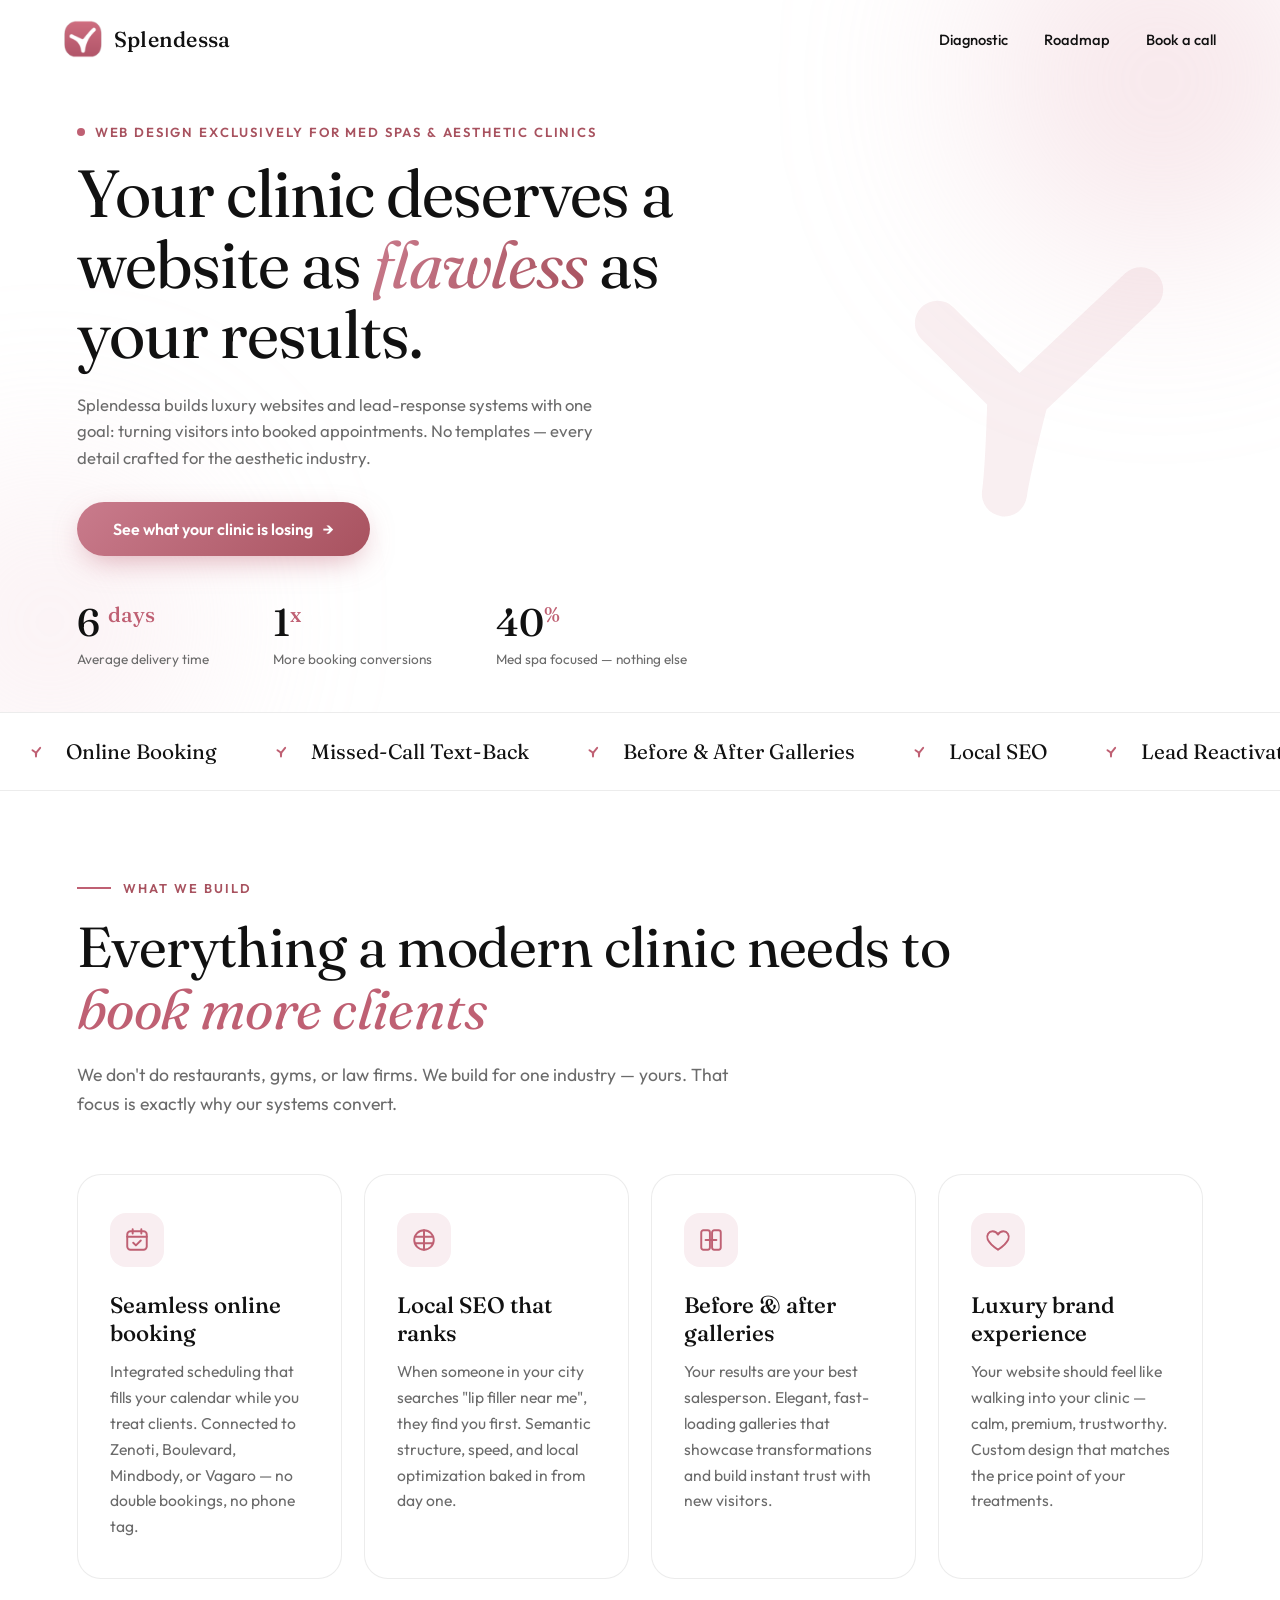
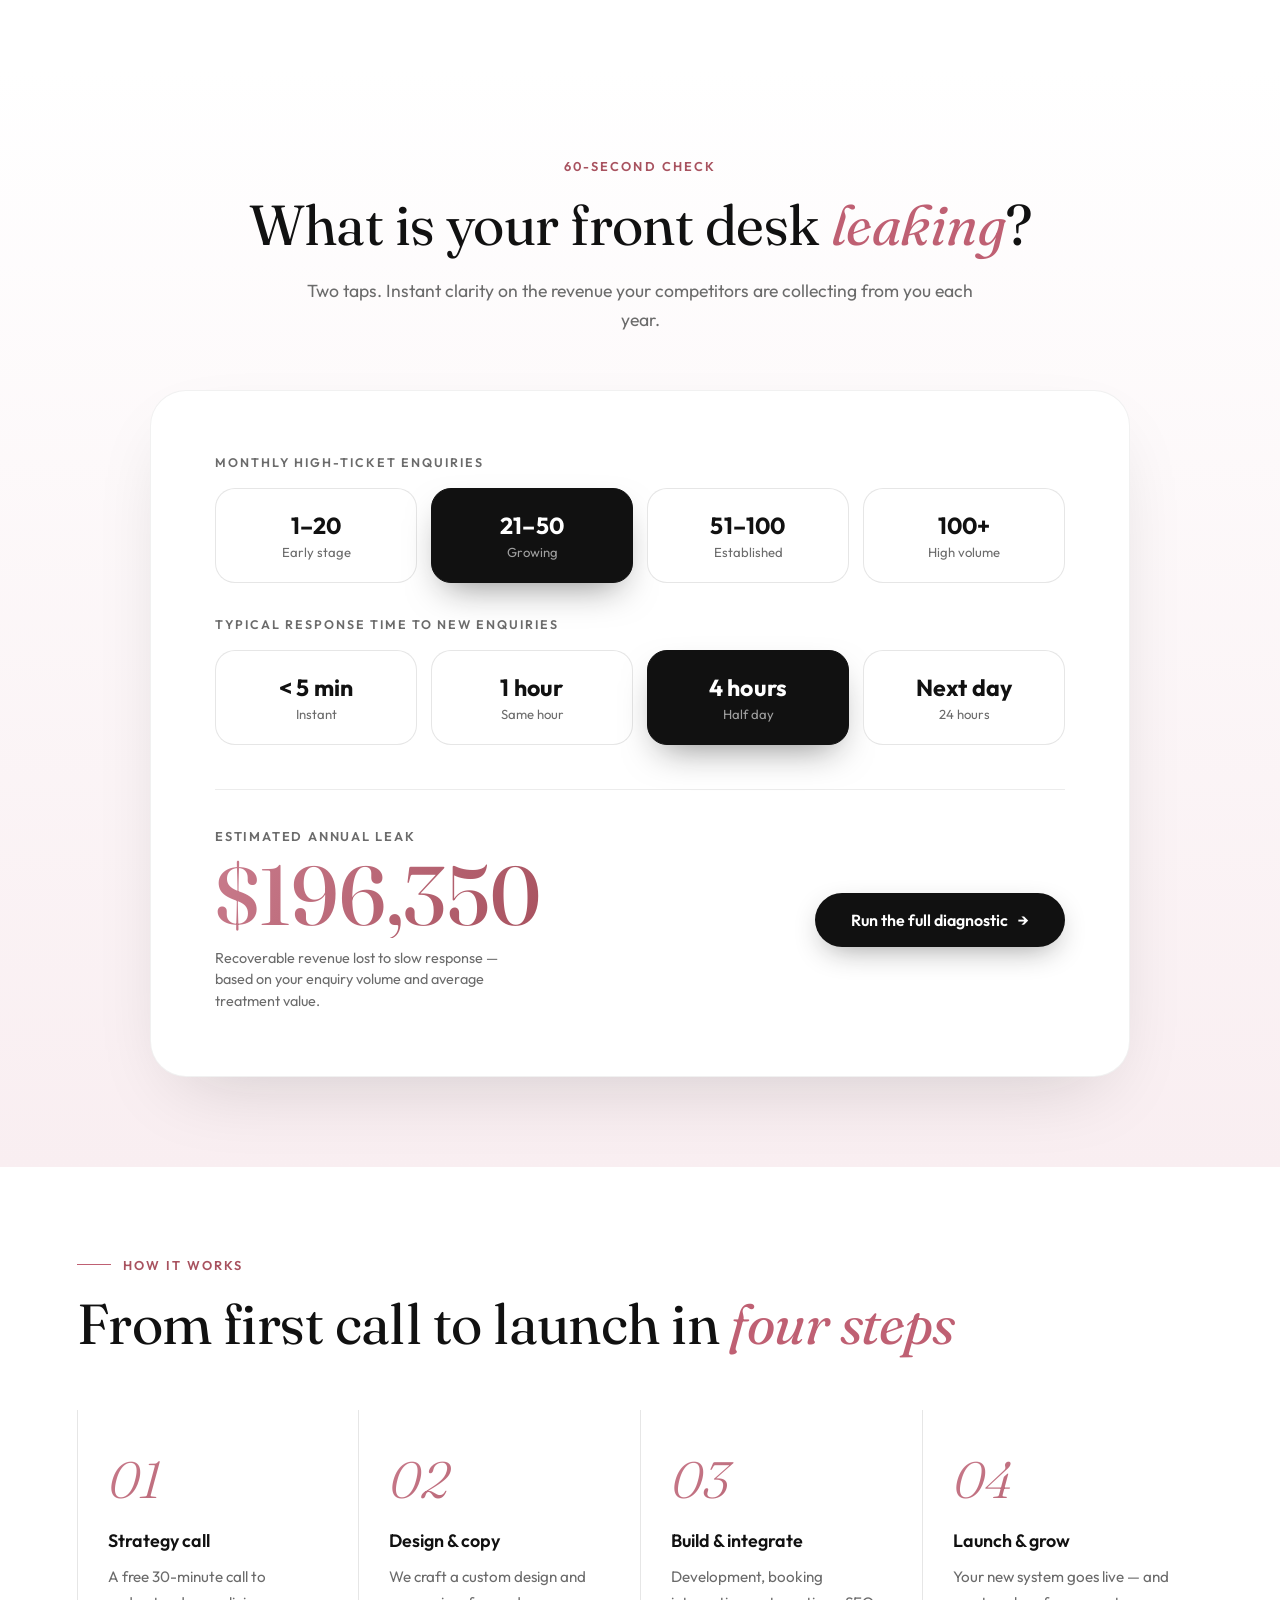
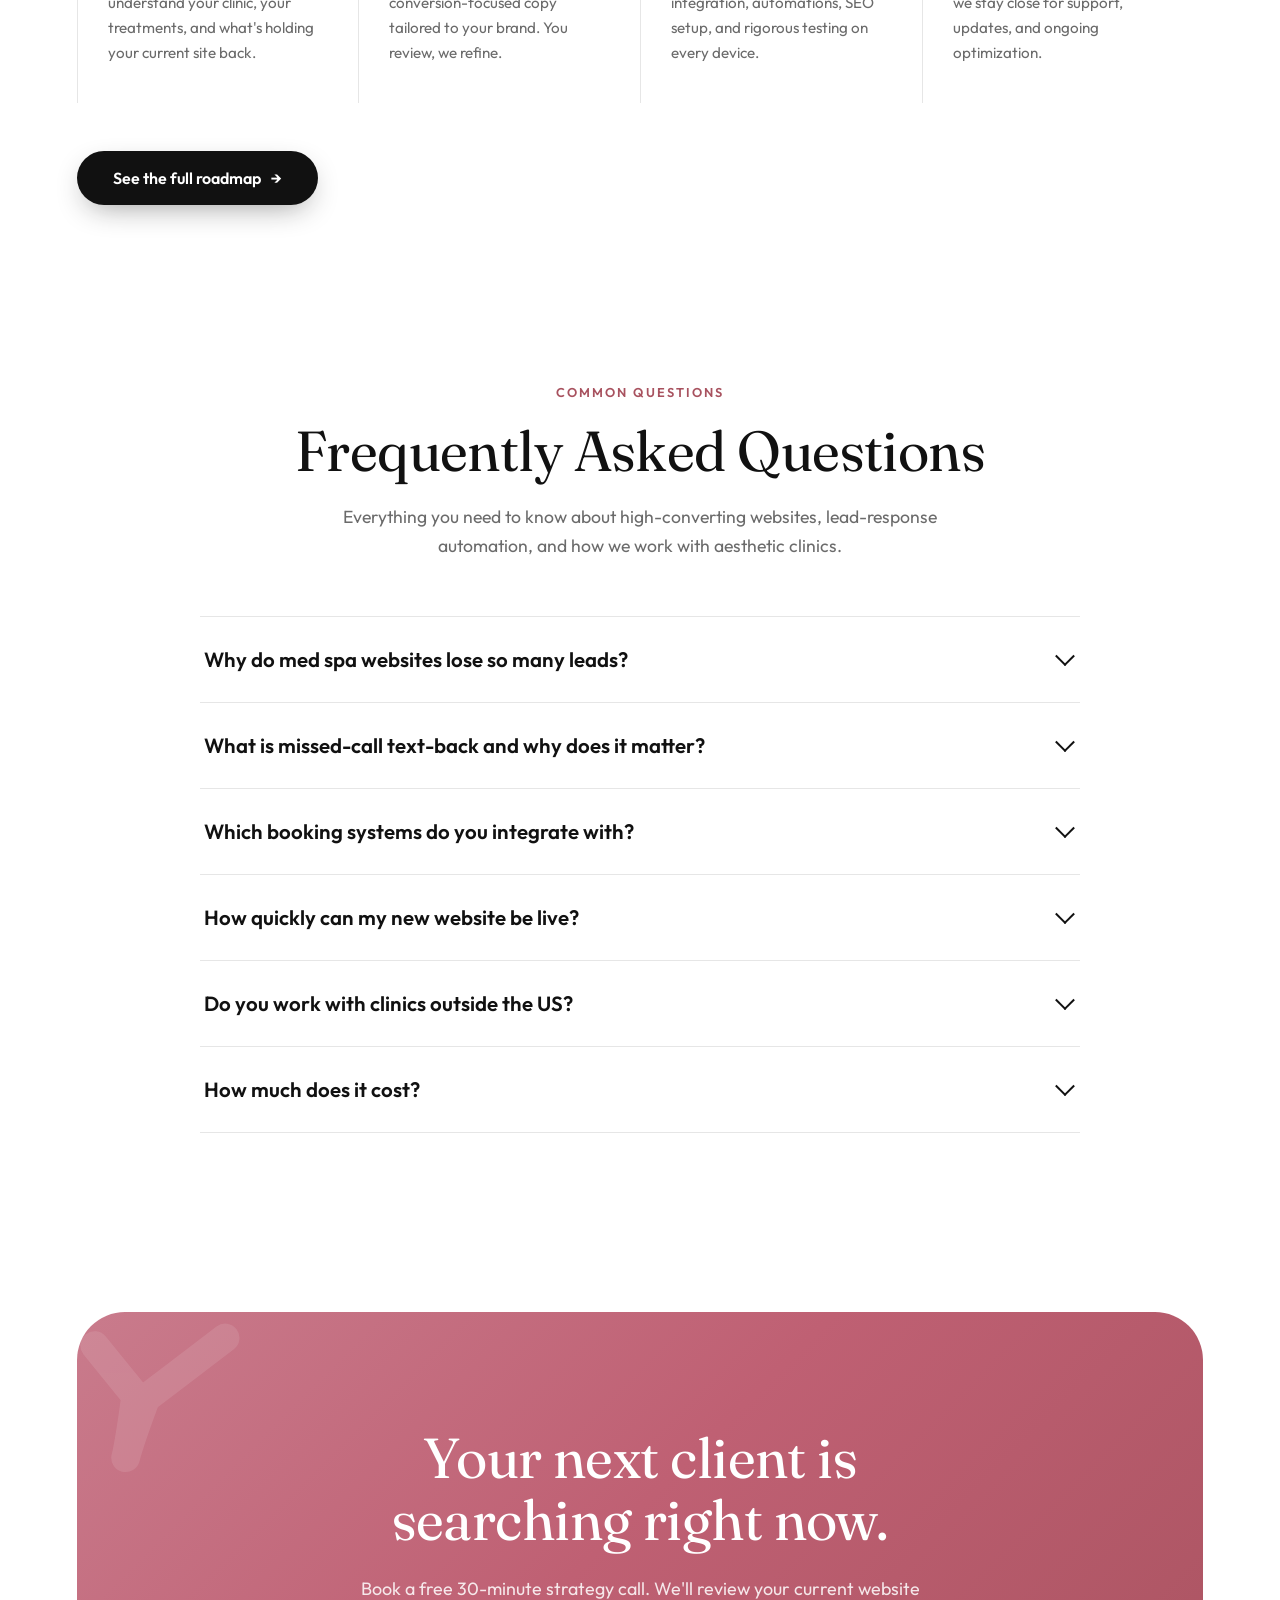
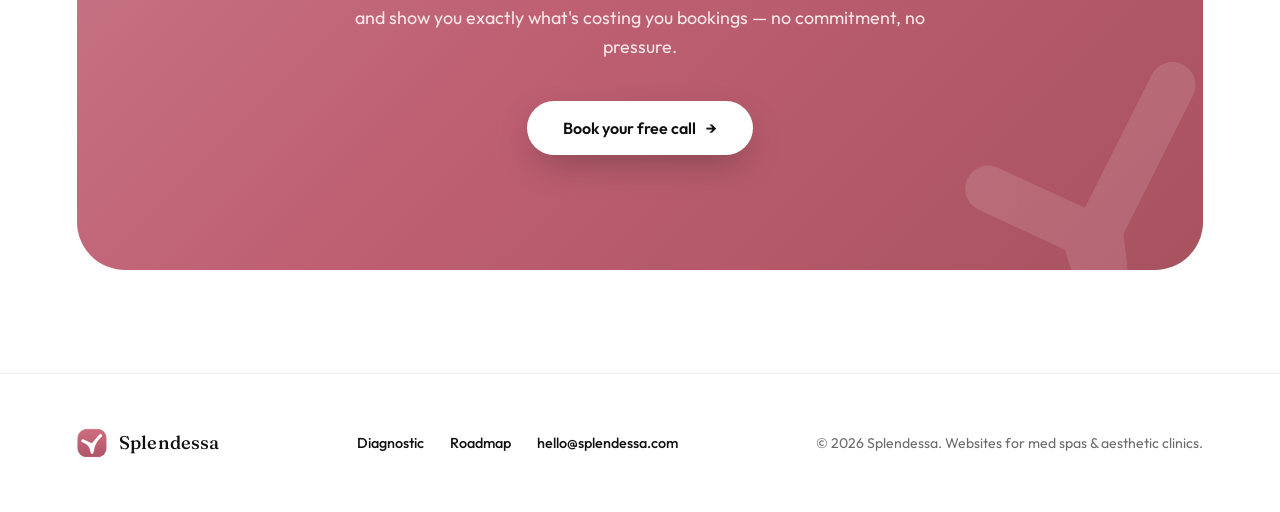
==== commit 410c4f21: "revert to v23 stable + scroll opt v25" ====
--- a/index.html
+++ b/index.html
@@ -7,490 +7,12 @@
 <meta name="description" content="Splendessa builds luxury, high-converting websites and lead-response systems exclusively for med spas and aesthetic clinics.">
 <link rel="preconnect" href="https://fonts.googleapis.com">
 <link rel="preconnect" href="https://fonts.gstatic.com" crossorigin>
-<link rel="stylesheet" media="print" href="https://fonts.googleapis.com/css2?family=Fraunces:ital,opsz,wght@0,9..144,300;0,9..144,400;0,9..144,500;1,9..144,300;1,9..144,400&family=Outfit:wght@300;400;500;600;700&display=swap" onload="this.media='all'"><noscript><link rel="stylesheet" href="https://fonts.googleapis.com/css2?family=Fraunces:ital,opsz,wght@0,9..144,300;0,9..144,400;0,9..144,500;1,9..144,300;1,9..144,400&family=Outfit:wght@300;400;500;600;700&display=swap"></noscript>
+<link rel="preload" as="style" href="https://fonts.googleapis.com/css2?family=Fraunces:ital,opsz,wght@0,9..144,300;0,9..144,400;0,9..144,500;1,9..144,300;1,9..144,400&family=Outfit:wght@300;400;500;600;700&display=swap" onload="this.onload=null;this.rel='stylesheet'"><noscript><link rel="stylesheet" href="https://fonts.googleapis.com/css2?family=Fraunces:ital,opsz,wght@0,9..144,300;0,9..144,400;0,9..144,500;1,9..144,300;1,9..144,400&family=Outfit:wght@300;400;500;600;700&display=swap"></noscript>
 <link rel="icon" href="favicon.ico" sizes="any">
 <link rel="icon" type="image/png" sizes="32x32" href="favicon-32.png">
 <link rel="icon" type="image/png" sizes="16x16" href="favicon-16.png">
 <link rel="apple-touch-icon" href="apple-touch-icon.png">
-<style>
-/* SPLENDESSA BUILD v24 — perf: inline CSS, lazy fonts */
-/* Metric-matched fallbacks: occupy identical space to the web fonts so
-   there is no layout shift when Fraunces/Outfit swap in. */
-@font-face{
-  font-family:'Fraunces Fallback';
-  src:local('Georgia');
-  size-adjust:98.49%;
-  ascent-override:99.30%;
-  descent-override:25.89%;
-  line-gap-override:0%;
-}
-@font-face{
-  font-family:'Outfit Fallback';
-  src:local('Arial');
-  size-adjust:85.41%;
-  ascent-override:117.08%;
-  descent-override:30.44%;
-  line-gap-override:0%;
-}
-:root{
-  --white:#FFFFFF;
-  --rose:#BF6073;
-  --rose-light:#C97B8C;
-  --rose-deep:#A8525F;
-  --rose-tint:#F9EEF1;
-  --onyx:#111111;
-  --grey:#6B6B6B;
-  --display:'Fraunces','Fraunces Fallback',Georgia,serif;
-  --body:'Outfit','Outfit Fallback',Arial,sans-serif;
-}
-*{margin:0;padding:0;box-sizing:border-box}
-html{scroll-behavior:smooth}
-body{
-  font-family:var(--body);background:var(--white);color:var(--onyx);
-  overflow-x:hidden;-webkit-font-smoothing:antialiased;
-}
-a{color:inherit;text-decoration:none}
-img{max-width:100%}
-
-/* ---------- Ambient orbs ---------- */
-.orb{position:absolute;border-radius:50%;filter:blur(90px);pointer-events:none;z-index:0;opacity:.5;will-change:transform}
-.orb-1{width:520px;height:520px;background:radial-gradient(circle,#E8B7C2,transparent 70%);top:-180px;right:-140px}
-.orb-2{width:420px;height:420px;background:radial-gradient(circle,#F2D3DB,transparent 70%);bottom:-120px;left:-160px}
-
-/* ---------- Nav ---------- */
-nav{
-  position:fixed;top:0;left:0;right:0;z-index:100;
-  display:flex;align-items:center;justify-content:space-between;gap:16px;
-  padding:20px clamp(20px,5vw,64px);
-  transition:background .4s ease,box-shadow .4s ease,padding .4s ease;
-}
-nav.scrolled{
-  background:rgba(255,255,255,.85);backdrop-filter:blur(18px);-webkit-backdrop-filter:blur(18px);
-  box-shadow:0 1px 0 rgba(17,17,17,.06);padding:12px clamp(20px,5vw,64px);
-}
-.nav-brand{display:flex;align-items:center;gap:12px;font-family:var(--display);font-size:1.35rem;font-weight:500;letter-spacing:.01em;flex:none}
-.nav-brand .logo-mark{width:38px;height:38px;transition:transform .4s cubic-bezier(.34,1.56,.64,1)}
-img.logo-mark{object-fit:contain;display:block}
-.nav-brand:hover .logo-mark{transform:rotate(-8deg) scale(1.06)}
-.nav-links{display:flex;align-items:center;gap:clamp(18px,3vw,36px);font-size:.92rem;font-weight:500}
-.nav-links a{position:relative;padding:4px 0;white-space:nowrap}
-.nav-links a:not(.nav-cta)::after{
-  content:'';position:absolute;left:0;bottom:0;height:1.5px;width:100%;
-  background:var(--rose);transform:scaleX(0);transform-origin:right;
-  transition:transform .35s cubic-bezier(.65,0,.35,1);
-}
-.nav-links a:not(.nav-cta):hover::after,
-.nav-links a.active:not(.nav-cta)::after{transform:scaleX(1);transform-origin:left}
-.nav-cta{
-  background:var(--onyx);color:var(--white);padding:11px 26px;border-radius:100px;
-  transition:background .3s ease;display:inline-block;white-space:nowrap;flex:none;
-}
-.nav-cta:hover{background:var(--rose)}
-
-/* ---------- Buttons ---------- */
-.btn{
-  display:inline-flex;align-items:center;gap:10px;
-  font-family:var(--body);font-weight:600;font-size:1rem;
-  padding:17px 36px;border-radius:100px;border:none;cursor:pointer;
-  position:relative;overflow:hidden;transition:transform .3s ease,box-shadow .3s ease;
-  will-change:transform;white-space:nowrap;
-}
-.btn-primary{
-  background:linear-gradient(135deg,var(--rose-light),var(--rose-deep));color:var(--white);
-  box-shadow:0 10px 30px -8px rgba(191,96,115,.55);
-}
-.btn-primary::before{
-  content:'';position:absolute;inset:0;
-  background:linear-gradient(120deg,transparent 30%,rgba(255,255,255,.35) 50%,transparent 70%);
-  transform:translateX(-120%);transition:transform .7s ease;
-}
-.btn-primary:hover::before{transform:translateX(120%)}
-.btn-primary:hover{box-shadow:0 16px 40px -8px rgba(191,96,115,.7)}
-.btn-dark{background:var(--onyx);color:var(--white);box-shadow:0 10px 30px -10px rgba(17,17,17,.45)}
-.btn-dark:hover{background:#000}
-.btn-ghost{background:transparent;color:var(--onyx);border:1.5px solid rgba(17,17,17,.18)}
-.btn-ghost:hover{border-color:var(--rose);color:var(--rose)}
-.btn-white{background:var(--white);color:var(--onyx);box-shadow:0 14px 36px -10px rgba(17,17,17,.35)}
-.btn .arrow{transition:transform .3s ease}
-.btn:hover .arrow{transform:translateX(5px)}
-
-/* ---------- Hero ---------- */
-.hero{
-  position:relative;display:flex;flex-direction:column;justify-content:center;
-  padding:120px clamp(20px,6vw,80px) 44px;overflow:hidden;
-}
-.hero.compact{padding:150px clamp(20px,6vw,80px) 36px}
-.hero-eyebrow{
-  display:inline-flex;align-items:center;gap:10px;
-  font-size:.82rem;font-weight:600;letter-spacing:.14em;text-transform:uppercase;
-  color:var(--rose-deep);margin-bottom:18px;
-}
-.hero-eyebrow .dot{width:8px;height:8px;border-radius:50%;background:var(--rose);animation:blink 2s ease infinite}
-@keyframes blink{0%,100%{opacity:1;transform:scale(1)}50%{opacity:.4;transform:scale(.75)}}
-h1{
-  font-family:var(--display);font-weight:400;
-  font-size:clamp(2.2rem,5.2vw,4.4rem);line-height:1.06;letter-spacing:-.015em;max-width:16ch;
-}
-h1 em{
-  font-style:italic;font-weight:400;
-  background:linear-gradient(120deg,var(--rose-light),var(--rose-deep));
-  -webkit-background-clip:text;background-clip:text;color:transparent;
-}
-.hero-sub{
-  max-width:48ch;font-size:clamp(1rem,1.3vw,1.15rem);
-  color:var(--grey);line-height:1.6;margin:22px 0 30px;
-}
-.hero-actions{display:flex;gap:18px;flex-wrap:wrap}
-.hero-stats{display:flex;gap:clamp(28px,5vw,64px);margin-top:42px;flex-wrap:wrap;opacity:0;animation:statsIn 1.2s cubic-bezier(.22,1,.36,1) .9s forwards}
-@keyframes statsIn{from{opacity:0;transform:translateY(26px)}to{opacity:1;transform:translateY(0)}}
-.stat .num{font-family:var(--display);font-size:clamp(1.8rem,3vw,2.6rem);font-weight:500}
-.stat .num sup{font-size:.55em;color:var(--rose)}
-.stat .label{font-size:.85rem;color:var(--grey);margin-top:4px}
-.hero-check{
-  position:absolute;right:clamp(-60px,4vw,120px);top:50%;
-  width:clamp(280px,32vw,520px);opacity:.10;
-  transform:translateY(-50%) rotate(8deg);pointer-events:none;z-index:0;
-  animation:floaty 9s ease-in-out infinite;
-}
-@keyframes floaty{0%,100%{transform:translateY(-50%) rotate(8deg)}50%{transform:translateY(-56%) rotate(11deg)}}
-
-/* ---------- Marquee ---------- */
-.marquee{
-  border-top:1px solid rgba(17,17,17,.08);border-bottom:1px solid rgba(17,17,17,.08);
-  padding:26px 0;overflow:hidden;white-space:nowrap;background:var(--white);position:relative;z-index:2;
-}
-.marquee-track{display:inline-flex;animation:scroll 28s linear infinite}
-.marquee:hover .marquee-track{animation-play-state:paused}
-.marquee-item{
-  display:inline-flex;align-items:center;gap:22px;padding:0 28px;
-  font-family:var(--display);font-size:1.3rem;color:var(--onyx);
-}
-.marquee-item svg{width:16px;height:16px;flex:none}
-@keyframes scroll{from{transform:translateX(0)}to{transform:translateX(-50%)}}
-
-/* ---------- Sections ---------- */
-section{position:relative;padding:clamp(50px,7vw,90px) clamp(20px,6vw,80px)}
-.section-head{max-width:880px;margin-bottom:clamp(36px,4.5vw,56px)}
-.section-head.centered{margin-left:auto;margin-right:auto;text-align:center}
-.section-head.centered .eyebrow{justify-content:center}
-.section-head.centered .eyebrow::before{display:none}
-.eyebrow{
-  font-size:.8rem;font-weight:600;letter-spacing:.16em;text-transform:uppercase;
-  color:var(--rose-deep);display:flex;align-items:center;gap:12px;margin-bottom:20px;
-}
-.eyebrow::before{content:'';width:34px;height:1.5px;background:var(--rose)}
-h2{font-family:var(--display);font-weight:400;font-size:clamp(2rem,4.4vw,3.6rem);line-height:1.1;letter-spacing:-.01em}
-h2 em{font-style:italic;color:var(--rose)}
-.section-sub{color:var(--grey);font-size:1.1rem;line-height:1.65;margin-top:20px;max-width:56ch}
-.section-head.centered .section-sub{margin-left:auto;margin-right:auto}
-
-/* reveal */
-.reveal{opacity:0;transform:translateY(36px);transition:opacity .9s cubic-bezier(.22,1,.36,1),transform .9s cubic-bezier(.22,1,.36,1)}
-.reveal.in{opacity:1;transform:translateY(0)}
-
-/* ---------- Services ---------- */
-.services-grid{display:grid;grid-template-columns:repeat(auto-fit,minmax(270px,1fr));gap:22px}
-@media(min-width:1200px){.services-grid{grid-template-columns:repeat(4,1fr)}}
-.service-card{
-  background:var(--white);border:1px solid rgba(17,17,17,.08);border-radius:24px;padding:38px 32px;
-  position:relative;overflow:hidden;
-  transition:transform .45s cubic-bezier(.22,1,.36,1),box-shadow .45s ease,border-color .45s ease;
-}
-.service-card::after{
-  content:'';position:absolute;inset:auto -40% -55% auto;width:240px;height:240px;
-  background:radial-gradient(circle,rgba(191,96,115,.14),transparent 70%);
-  border-radius:50%;transition:transform .6s ease;transform:scale(.6);opacity:0;
-}
-.service-card:hover{transform:translateY(-8px);box-shadow:0 24px 60px -18px rgba(17,17,17,.16);border-color:rgba(191,96,115,.35)}
-.service-card:hover::after{transform:scale(1.2);opacity:1}
-.service-icon{
-  width:54px;height:54px;border-radius:16px;background:var(--rose-tint);
-  display:flex;align-items:center;justify-content:center;margin-bottom:24px;
-  transition:transform .45s cubic-bezier(.34,1.56,.64,1),background .3s;
-}
-.service-card:hover .service-icon{transform:rotate(-6deg) scale(1.1);background:linear-gradient(135deg,var(--rose-light),var(--rose-deep))}
-.service-card:hover .service-icon svg path,
-.service-card:hover .service-icon svg circle,
-.service-card:hover .service-icon svg rect{stroke:var(--white)}
-.service-card h3{font-family:var(--display);font-weight:500;font-size:1.4rem;margin-bottom:12px}
-.service-card p{color:var(--grey);line-height:1.65;font-size:.98rem}
-
-/* ---------- Quiz / calculator ---------- */
-.quiz{background:linear-gradient(180deg,var(--white),var(--rose-tint))}
-.quiz-card{
-  max-width:980px;margin:0 auto;background:var(--white);border-radius:36px;
-  padding:clamp(36px,5vw,64px);box-shadow:0 30px 80px -30px rgba(17,17,17,.18);
-  border:1px solid rgba(17,17,17,.06);
-}
-.quiz-label{
-  font-size:.78rem;font-weight:600;letter-spacing:.16em;text-transform:uppercase;
-  color:var(--grey);margin:34px 0 18px;
-}
-.quiz-label:first-child{margin-top:0}
-.pill-row{display:grid;grid-template-columns:repeat(auto-fit,minmax(150px,1fr));gap:14px}
-.pill{
-  border:1.5px solid rgba(17,17,17,.1);border-radius:20px;padding:22px 16px;text-align:center;
-  cursor:pointer;background:var(--white);
-  transition:transform .3s ease,background .3s ease,color .3s ease,border-color .3s,box-shadow .3s;
-}
-.pill:hover{transform:translateY(-3px);border-color:var(--rose)}
-.pill.selected{background:var(--onyx);color:var(--white);border-color:var(--onyx);box-shadow:0 16px 36px -14px rgba(17,17,17,.5)}
-.pill .big{font-weight:700;font-size:1.45rem;letter-spacing:.01em}
-.pill .small{font-size:.82rem;color:var(--grey);margin-top:4px}
-.pill.selected .small{color:rgba(255,255,255,.6)}
-.quiz-result{
-  margin-top:44px;padding-top:38px;border-top:1px solid rgba(17,17,17,.08);
-  display:flex;flex-wrap:wrap;align-items:center;gap:clamp(24px,5vw,60px);
-}
-.quiz-result .lead-num{
-  font-family:var(--display);font-size:clamp(3rem,7vw,5.2rem);font-weight:500;line-height:1;
-  background:linear-gradient(120deg,var(--rose-light),var(--rose-deep));
-  -webkit-background-clip:text;background-clip:text;color:transparent;
-}
-.quiz-result .lead-label{font-size:.8rem;letter-spacing:.14em;text-transform:uppercase;color:var(--grey);margin-bottom:10px;font-weight:600}
-.quiz-result .lead-note{font-size:.9rem;color:var(--grey);margin-top:10px;max-width:34ch;line-height:1.5}
-.quiz-result .cta-side{margin-left:auto}
-@media(max-width:680px){.quiz-result .cta-side{margin-left:0}}
-
-/* ---------- Process / Roadmap ---------- */
-.process{background:var(--white);color:var(--onyx)}
-.steps{display:grid;grid-template-columns:repeat(auto-fit,minmax(240px,1fr));margin-top:20px}
-.step{padding:38px 30px;border-left:1px solid rgba(17,17,17,.1);position:relative;transition:background .4s ease}
-.step:hover{background:var(--rose-tint)}
-.step-num{
-  font-family:var(--display);font-size:3.2rem;font-weight:300;font-style:italic;
-  background:linear-gradient(135deg,var(--rose-light),var(--rose-deep));
-  -webkit-background-clip:text;background-clip:text;color:transparent;display:block;margin-bottom:18px;
-}
-.step h3{font-family:var(--body);font-weight:600;font-size:1.12rem;margin-bottom:12px}
-.step p{color:var(--grey);line-height:1.65;font-size:.95rem}
-.step .bar{position:absolute;left:-1px;top:0;width:1px;height:0;background:var(--rose);transition:height .8s cubic-bezier(.22,1,.36,1)}
-.step:hover .bar{height:100%}
-
-/* roadmap page phases */
-.phase{
-  display:grid;grid-template-columns:120px 1fr;gap:clamp(20px,4vw,48px);
-  padding:48px 0;border-top:1px solid rgba(17,17,17,.09);max-width:980px;margin:0 auto;
-}
-.phase:last-of-type{border-bottom:1px solid rgba(17,17,17,.09)}
-.phase .ph-num{
-  font-family:var(--display);font-style:italic;font-weight:300;font-size:clamp(2.4rem,5vw,3.6rem);
-  background:linear-gradient(135deg,var(--rose-light),var(--rose-deep));
-  -webkit-background-clip:text;background-clip:text;color:transparent;line-height:1;
-}
-.phase .ph-week{font-size:.78rem;letter-spacing:.12em;text-transform:uppercase;color:var(--grey);margin-top:10px;font-weight:600}
-.phase h3{font-family:var(--display);font-weight:500;font-size:1.6rem;margin-bottom:14px}
-.phase p{color:var(--grey);line-height:1.7;max-width:62ch}
-.phase ul{margin-top:16px;list-style:none;display:flex;flex-direction:column;gap:10px}
-.phase li{display:flex;gap:12px;align-items:flex-start;color:#3A3A3A;line-height:1.55}
-.phase li svg{flex:none;margin-top:4px}
-@media(max-width:640px){.phase{grid-template-columns:1fr;gap:12px}}
-
-/* ---------- FAQ ---------- */
-.faq-list{max-width:880px;margin:0 auto}
-.faq-item{border-bottom:1px solid rgba(17,17,17,.1)}
-.faq-item:first-child{border-top:1px solid rgba(17,17,17,.1)}
-.faq-q{
-  width:100%;background:none;border:none;cursor:pointer;text-align:left;
-  font-family:var(--body);font-weight:600;font-size:clamp(1.05rem,1.6vw,1.3rem);color:var(--onyx);
-  padding:30px 48px 30px 4px;position:relative;transition:color .3s;
-}
-.faq-q:hover{color:var(--rose-deep)}
-.faq-q .chev{
-  position:absolute;right:8px;top:50%;width:14px;height:14px;
-  border-right:2px solid currentColor;border-bottom:2px solid currentColor;
-  transform:translateY(-70%) rotate(45deg);transition:transform .35s ease;
-}
-.faq-item.open .faq-q .chev{transform:translateY(-30%) rotate(225deg)}
-.faq-a{max-height:0;overflow:hidden;transition:max-height .5s cubic-bezier(.22,1,.36,1)}
-.faq-a p{color:var(--grey);line-height:1.7;padding:0 4px 30px;max-width:68ch}
-
-/* ---------- Diagnostic page ---------- */
-.diag-wrap{display:grid;grid-template-columns:1fr 1fr;gap:clamp(36px,6vw,90px);max-width:1240px;margin:0 auto;align-items:start}
-@media(max-width:900px){.diag-wrap{grid-template-columns:1fr}}
-.diag-label{font-size:.78rem;font-weight:600;letter-spacing:.16em;text-transform:uppercase;color:var(--grey)}
-.diag-row{padding:34px 0;border-bottom:1px solid rgba(17,17,17,.08)}
-.diag-row .top{display:flex;justify-content:space-between;align-items:baseline;gap:16px;flex-wrap:wrap}
-.diag-row .val{font-family:var(--display);font-weight:500;font-size:clamp(1.5rem,2.6vw,2.1rem)}
-.diag-row .desc{color:var(--grey);font-size:.92rem;margin-top:10px;line-height:1.55}
-input[type=range]{
-  -webkit-appearance:none;appearance:none;width:100%;height:2px;margin:28px 0 8px;
-  background:linear-gradient(to right,var(--rose) 0%,var(--rose) var(--fill,50%),rgba(17,17,17,.12) var(--fill,50%));
-  border-radius:2px;outline:none;
-}
-input[type=range]::-webkit-slider-thumb{
-  -webkit-appearance:none;width:26px;height:26px;border-radius:50%;
-  background:var(--onyx);border:5px solid var(--white);
-  box-shadow:0 0 0 1.5px var(--onyx),0 6px 14px rgba(17,17,17,.3);cursor:pointer;
-  transition:transform .2s ease;
-}
-input[type=range]::-webkit-slider-thumb:hover{transform:scale(1.15)}
-input[type=range]::-moz-range-thumb{
-  width:16px;height:16px;border-radius:50%;background:var(--onyx);
-  border:4px solid var(--white);box-shadow:0 0 0 1.5px var(--onyx);cursor:pointer;
-}
-.range-ends{display:flex;justify-content:space-between;font-size:.74rem;letter-spacing:.12em;text-transform:uppercase;color:#AFAFAF;font-weight:600}
-.calc-basis{font-size:.85rem;color:#9A9A9A;line-height:1.65;margin-top:30px}
-.diag-result{position:sticky;top:110px}
-.big-money{
-  font-family:var(--display);font-weight:500;line-height:.95;
-  font-size:clamp(4rem,9vw,7.5rem);
-  background:linear-gradient(120deg,var(--rose-light),var(--rose-deep));
-  -webkit-background-clip:text;background-clip:text;color:transparent;
-  margin:24px 0 14px;
-}
-.diag-result .sub{color:var(--grey);font-size:.95rem}
-.mini-grid{display:grid;grid-template-columns:1fr 1fr;gap:0;margin-top:44px;border-top:1px solid rgba(17,17,17,.1)}
-.mini{padding:26px 0;border-bottom:1px solid rgba(17,17,17,.1)}
-.mini:nth-child(odd){padding-right:24px}
-.mini:nth-child(even){padding-left:24px;border-left:1px solid rgba(17,17,17,.1)}
-.mini .diag-label{margin-bottom:10px}
-.mini .v{font-family:var(--display);font-weight:500;font-size:clamp(1.5rem,2.6vw,2.1rem)}
-.diag-result .btn{margin-top:40px;width:100%;justify-content:center;border-radius:14px}
-
-/* conversion windows */
-.windows{display:flex;flex-direction:column;gap:18px;max-width:680px}
-.window-card{
-  border:1px solid rgba(17,17,17,.1);border-radius:18px;padding:30px 32px;
-  display:flex;justify-content:space-between;align-items:center;gap:20px;
-  transition:transform .35s ease,box-shadow .35s ease;
-}
-.window-card:hover{transform:translateY(-4px);box-shadow:0 18px 44px -18px rgba(17,17,17,.16)}
-.window-card.hot{background:var(--onyx);color:var(--white);border-color:var(--onyx)}
-.window-card .wl{font-size:.74rem;letter-spacing:.14em;text-transform:uppercase;color:var(--grey);font-weight:600;margin-bottom:8px}
-.window-card.hot .wl{color:rgba(255,255,255,.5)}
-.window-card .wt{font-family:var(--display);font-weight:500;font-size:1.7rem}
-.window-card .wn{font-size:.88rem;color:var(--grey);margin-top:6px;line-height:1.5}
-.window-card.hot .wn{color:rgba(255,255,255,.6)}
-.window-card .wx{font-family:var(--display);font-weight:500;font-size:2.4rem;flex:none}
-.window-card .wx sup{font-size:.5em;color:var(--rose)}
-.diag-split{display:grid;grid-template-columns:1fr 1fr;gap:clamp(40px,6vw,90px);align-items:start;max-width:1240px;margin:0 auto}
-@media(max-width:900px){.diag-split{grid-template-columns:1fr}}
-
-/* ---------- Book page ---------- */
-.book-wrap{display:grid;grid-template-columns:1fr 1fr;gap:clamp(40px,6vw,90px);max-width:1160px;margin:0 auto;align-items:start}
-@media(max-width:900px){.book-wrap{grid-template-columns:1fr}}
-.book-form{background:var(--white);border:1px solid rgba(17,17,17,.08);border-radius:28px;padding:clamp(30px,4vw,48px);box-shadow:0 30px 70px -30px rgba(17,17,17,.15)}
-.field{margin-bottom:22px}
-.field label{display:block;font-size:.85rem;font-weight:600;margin-bottom:8px}
-.field input,.field textarea,.field select{
-  width:100%;padding:15px 18px;border:1.5px solid rgba(17,17,17,.12);border-radius:14px;
-  font-family:var(--body);font-size:1rem;color:var(--onyx);background:var(--white);
-  transition:border-color .3s,box-shadow .3s;
-}
-.field input:focus,.field textarea:focus,.field select:focus{
-  outline:none;border-color:var(--rose);box-shadow:0 0 0 4px rgba(191,96,115,.12);
-}
-.book-form .btn{width:100%;justify-content:center}
-.book-points{display:flex;flex-direction:column;gap:22px;margin-top:34px}
-.book-points .bp{display:flex;gap:16px;align-items:flex-start;color:#3A3A3A;line-height:1.6}
-.book-points .bp svg{flex:none;margin-top:4px}
-.form-note{font-size:.85rem;color:var(--grey);margin-top:16px;text-align:center}
-
-/* ---------- Audit result card (book page) ---------- */
-.audit-card{
-  background:var(--white);border:1px solid rgba(17,17,17,.08);border-radius:24px;
-  padding:32px 36px;margin-bottom:30px;box-shadow:0 20px 50px -24px rgba(17,17,17,.14);
-}
-.audit-card .al{font-size:.76rem;font-weight:600;letter-spacing:.16em;text-transform:uppercase;color:var(--grey)}
-.audit-card .av{
-  font-family:var(--display);font-weight:500;font-size:clamp(2.4rem,5vw,3.6rem);line-height:1.05;margin-top:10px;
-  background:linear-gradient(120deg,var(--rose-light),var(--rose-deep));
-  -webkit-background-clip:text;background-clip:text;color:transparent;
-}
-.audit-card .an{font-size:.88rem;color:var(--grey);margin-top:8px}
-
-/* ---------- CTA ---------- */
-.cta-final{padding-bottom:clamp(70px,8vw,110px)}
-.cta-box{
-  position:relative;border-radius:clamp(28px,4vw,48px);overflow:hidden;
-  background:linear-gradient(135deg,var(--rose-light) 0%,var(--rose) 45%,var(--rose-deep) 100%);
-  color:var(--white);text-align:center;
-  padding:clamp(70px,9vw,120px) clamp(24px,6vw,80px);
-}
-.cta-box h2{color:var(--white);max-width:18ch;margin:0 auto}
-.cta-box p{color:rgba(255,255,255,.85);font-size:1.12rem;margin:24px auto 40px;max-width:48ch;line-height:1.6}
-.cta-check{position:absolute;width:420px;opacity:.12;pointer-events:none;right:-90px;bottom:-130px;transform:rotate(-12deg)}
-.cta-check2{position:absolute;width:260px;opacity:.10;pointer-events:none;left:-60px;top:-70px;transform:rotate(14deg)}
-
-/* ---------- Footer ---------- */
-footer{
-  padding:54px clamp(20px,6vw,80px);
-  display:flex;align-items:center;justify-content:space-between;gap:24px;flex-wrap:wrap;
-  border-top:1px solid rgba(17,17,17,.07);
-}
-footer .nav-brand{font-size:1.15rem}
-footer .nav-brand .logo-mark{width:30px;height:30px}
-footer p{color:var(--grey);font-size:.88rem}
-footer .foot-links{display:flex;gap:26px;font-size:.9rem;font-weight:500}
-footer .foot-links a{transition:color .3s}
-footer .foot-links a:hover{color:var(--rose)}
-
-@media (prefers-reduced-motion:reduce){
-  *,*::before,*::after{animation-duration:.001s!important;transition-duration:.001s!important;animation-iteration-count:1!important}
-  .reveal{opacity:1;transform:none}
-  .hero-stats{opacity:1;animation:none}
-}
-
-/* ===== MOBILE OVERRIDES (kept last so they always win) ===== */
-@media(max-width:760px){
-  /* --- nav --- */
-  .nav-brand span{display:none}
-  .nav-links{gap:16px;font-size:.85rem}
-  nav{padding:14px 18px}
-  nav.scrolled{padding:10px 18px}
-
-  /* --- hero: fit everything + marquee in first screen --- */
-  .hero{padding:86px 20px 38px;justify-content:flex-start}
-  .hero.compact{padding:96px 20px 8px;min-height:auto}
-  .hero.compact h1{font-size:2.2rem!important;line-height:1.1}
-  .hero.compact .hero-sub{margin-bottom:0}
-  .hero-eyebrow{font-size:.74rem;margin-bottom:18px;letter-spacing:.1em}
-  h1{font-size:2.55rem;line-height:1.08}
-  .hero-sub{font-size:1.14rem;line-height:1.55;margin:22px 0 32px}
-  .hero .btn{padding:18px 34px;font-size:1.1rem}
-  .hero-stats{margin-top:42px;gap:0;justify-content:space-between;width:100%}
-  .hero-stats .stat{flex:1;min-width:0}
-  .stat .num{font-size:1.85rem}
-  .stat .label{font-size:.8rem;margin-top:4px;line-height:1.35;padding-right:8px}
-  .hero-check{display:none}
-  .marquee{padding:24px 0;margin-top:0;margin-bottom:22px}
-  .marquee-item{font-size:1.3rem;gap:18px;padding:0 22px}
-  .marquee:hover .marquee-track{animation-play-state:running}
-
-  /* --- services: 1 per row --- */
-  .services-grid{grid-template-columns:1fr;gap:18px}
-  .service-card{padding:32px 26px;border-radius:22px}
-  .service-icon{width:54px;height:54px;border-radius:16px;margin-bottom:20px}
-  .service-icon svg{width:26px;height:26px}
-  .service-card h3{font-size:1.5rem;margin-bottom:12px}
-  .service-card p{font-size:1.1rem;line-height:1.6}
-
-  /* --- quiz: 2 pills per row, compact --- */
-  .quiz-card{padding:24px 18px;border-radius:24px}
-  .quiz-label{font-size:.68rem;margin:22px 0 12px}
-  .pill-row{grid-template-columns:repeat(2,1fr);gap:10px}
-  .pill{padding:18px 12px;border-radius:16px}
-  .pill .big{font-size:1.45rem}
-  .pill .small{font-size:.9rem;margin-top:4px}
-  .quiz-result{margin-top:26px;padding-top:24px;gap:18px}
-  .quiz-result .lead-num{font-size:3rem}
-  .quiz-result .lead-note{font-size:.8rem}
-
-  /* --- general section sizing (mobile) --- */
-  section{padding:36px 20px}
-  .section-head{margin-bottom:28px}
-  h2{font-size:2.2rem}
-  .section-sub{font-size:1.12rem;margin-top:14px}
-  .eyebrow{font-size:.82rem}
-  .steps .step{padding:28px 22px}
-  .step h3{font-size:1.25rem}
-  .step p{font-size:1.05rem}
-  .faq-q{font-size:1.2rem;padding:24px 40px 24px 2px}
-  .faq-a p{font-size:1.05rem}
-}
-
-</style>
+<link rel="stylesheet" href="styles.css">
 </head>
 <body>
 
--- a/styles.css
+++ b/styles.css
@@ -0,0 +1,476 @@
+/* SPLENDESSA BUILD v25 — revert to v23 + scroll opt */
+/* Metric-matched fallbacks: occupy identical space to the web fonts so
+   there is no layout shift when Fraunces/Outfit swap in. */
+@font-face{
+  font-family:'Fraunces Fallback';
+  src:local('Georgia');
+  size-adjust:98.49%;
+  ascent-override:99.30%;
+  descent-override:25.89%;
+  line-gap-override:0%;
+}
+@font-face{
+  font-family:'Outfit Fallback';
+  src:local('Arial');
+  size-adjust:85.41%;
+  ascent-override:117.08%;
+  descent-override:30.44%;
+  line-gap-override:0%;
+}
+:root{
+  --white:#FFFFFF;
+  --rose:#BF6073;
+  --rose-light:#C97B8C;
+  --rose-deep:#A8525F;
+  --rose-tint:#F9EEF1;
+  --onyx:#111111;
+  --grey:#6B6B6B;
+  --display:'Fraunces','Fraunces Fallback',Georgia,serif;
+  --body:'Outfit','Outfit Fallback',Arial,sans-serif;
+}
+*{margin:0;padding:0;box-sizing:border-box}
+html{scroll-behavior:smooth}
+body{
+  font-family:var(--body);background:var(--white);color:var(--onyx);
+  overflow-x:hidden;-webkit-font-smoothing:antialiased;
+}
+a{color:inherit;text-decoration:none}
+img{max-width:100%}
+
+/* ---------- Ambient orbs ---------- */
+.orb{position:absolute;border-radius:50%;filter:blur(90px);pointer-events:none;z-index:0;opacity:.5;will-change:transform}
+.orb-1{width:520px;height:520px;background:radial-gradient(circle,#E8B7C2,transparent 70%);top:-180px;right:-140px}
+.orb-2{width:420px;height:420px;background:radial-gradient(circle,#F2D3DB,transparent 70%);bottom:-120px;left:-160px}
+
+/* ---------- Nav ---------- */
+nav{
+  position:fixed;top:0;left:0;right:0;z-index:100;
+  display:flex;align-items:center;justify-content:space-between;gap:16px;
+  padding:20px clamp(20px,5vw,64px);
+  transition:background .4s ease,box-shadow .4s ease,padding .4s ease;
+}
+nav.scrolled{
+  background:rgba(255,255,255,.85);backdrop-filter:blur(18px);-webkit-backdrop-filter:blur(18px);
+  box-shadow:0 1px 0 rgba(17,17,17,.06);padding:12px clamp(20px,5vw,64px);
+}
+.nav-brand{display:flex;align-items:center;gap:12px;font-family:var(--display);font-size:1.35rem;font-weight:500;letter-spacing:.01em;flex:none}
+.nav-brand .logo-mark{width:38px;height:38px;transition:transform .4s cubic-bezier(.34,1.56,.64,1)}
+img.logo-mark{object-fit:contain;display:block}
+.nav-brand:hover .logo-mark{transform:rotate(-8deg) scale(1.06)}
+.nav-links{display:flex;align-items:center;gap:clamp(18px,3vw,36px);font-size:.92rem;font-weight:500}
+.nav-links a{position:relative;padding:4px 0;white-space:nowrap}
+.nav-links a:not(.nav-cta)::after{
+  content:'';position:absolute;left:0;bottom:0;height:1.5px;width:100%;
+  background:var(--rose);transform:scaleX(0);transform-origin:right;
+  transition:transform .35s cubic-bezier(.65,0,.35,1);
+}
+.nav-links a:not(.nav-cta):hover::after,
+.nav-links a.active:not(.nav-cta)::after{transform:scaleX(1);transform-origin:left}
+.nav-cta{
+  background:var(--onyx);color:var(--white);padding:11px 26px;border-radius:100px;
+  transition:background .3s ease;display:inline-block;white-space:nowrap;flex:none;
+}
+.nav-cta:hover{background:var(--rose)}
+
+/* ---------- Buttons ---------- */
+.btn{
+  display:inline-flex;align-items:center;gap:10px;
+  font-family:var(--body);font-weight:600;font-size:1rem;
+  padding:17px 36px;border-radius:100px;border:none;cursor:pointer;
+  position:relative;overflow:hidden;transition:transform .3s ease,box-shadow .3s ease;
+  will-change:transform;white-space:nowrap;
+}
+.btn-primary{
+  background:linear-gradient(135deg,var(--rose-light),var(--rose-deep));color:var(--white);
+  box-shadow:0 10px 30px -8px rgba(191,96,115,.55);
+}
+.btn-primary::before{
+  content:'';position:absolute;inset:0;
+  background:linear-gradient(120deg,transparent 30%,rgba(255,255,255,.35) 50%,transparent 70%);
+  transform:translateX(-120%);transition:transform .7s ease;
+}
+.btn-primary:hover::before{transform:translateX(120%)}
+.btn-primary:hover{box-shadow:0 16px 40px -8px rgba(191,96,115,.7)}
+.btn-dark{background:var(--onyx);color:var(--white);box-shadow:0 10px 30px -10px rgba(17,17,17,.45)}
+.btn-dark:hover{background:#000}
+.btn-ghost{background:transparent;color:var(--onyx);border:1.5px solid rgba(17,17,17,.18)}
+.btn-ghost:hover{border-color:var(--rose);color:var(--rose)}
+.btn-white{background:var(--white);color:var(--onyx);box-shadow:0 14px 36px -10px rgba(17,17,17,.35)}
+.btn .arrow{transition:transform .3s ease}
+.btn:hover .arrow{transform:translateX(5px)}
+
+/* ---------- Hero ---------- */
+.hero{
+  position:relative;display:flex;flex-direction:column;justify-content:center;
+  padding:120px clamp(20px,6vw,80px) 44px;overflow:hidden;
+}
+.hero.compact{padding:150px clamp(20px,6vw,80px) 36px}
+.hero-eyebrow{
+  display:inline-flex;align-items:center;gap:10px;
+  font-size:.82rem;font-weight:600;letter-spacing:.14em;text-transform:uppercase;
+  color:var(--rose-deep);margin-bottom:18px;
+}
+.hero-eyebrow .dot{width:8px;height:8px;border-radius:50%;background:var(--rose);animation:blink 2s ease infinite}
+@keyframes blink{0%,100%{opacity:1;transform:scale(1)}50%{opacity:.4;transform:scale(.75)}}
+h1{
+  font-family:var(--display);font-weight:400;
+  font-size:clamp(2.2rem,5.2vw,4.4rem);line-height:1.06;letter-spacing:-.015em;max-width:16ch;
+}
+h1 em{
+  font-style:italic;font-weight:400;
+  background:linear-gradient(120deg,var(--rose-light),var(--rose-deep));
+  -webkit-background-clip:text;background-clip:text;color:transparent;
+}
+.hero-sub{
+  max-width:48ch;font-size:clamp(1rem,1.3vw,1.15rem);
+  color:var(--grey);line-height:1.6;margin:22px 0 30px;
+}
+.hero-actions{display:flex;gap:18px;flex-wrap:wrap}
+.hero-stats{display:flex;gap:clamp(28px,5vw,64px);margin-top:42px;flex-wrap:wrap;opacity:0;animation:statsIn 1.2s cubic-bezier(.22,1,.36,1) .9s forwards}
+@keyframes statsIn{from{opacity:0;transform:translateY(26px)}to{opacity:1;transform:translateY(0)}}
+.stat .num{font-family:var(--display);font-size:clamp(1.8rem,3vw,2.6rem);font-weight:500}
+.stat .num sup{font-size:.55em;color:var(--rose)}
+.stat .label{font-size:.85rem;color:var(--grey);margin-top:4px}
+.hero-check{
+  position:absolute;right:clamp(-60px,4vw,120px);top:50%;
+  width:clamp(280px,32vw,520px);opacity:.10;
+  transform:translateY(-50%) rotate(8deg);pointer-events:none;z-index:0;
+  animation:floaty 9s ease-in-out infinite;
+}
+@keyframes floaty{0%,100%{transform:translateY(-50%) rotate(8deg)}50%{transform:translateY(-56%) rotate(11deg)}}
+
+/* ---------- Marquee ---------- */
+.marquee{
+  border-top:1px solid rgba(17,17,17,.08);border-bottom:1px solid rgba(17,17,17,.08);
+  padding:26px 0;overflow:hidden;white-space:nowrap;background:var(--white);position:relative;z-index:2;
+}
+.marquee-track{display:inline-flex;animation:scroll 28s linear infinite}
+.marquee:hover .marquee-track{animation-play-state:paused}
+.marquee-item{
+  display:inline-flex;align-items:center;gap:22px;padding:0 28px;
+  font-family:var(--display);font-size:1.3rem;color:var(--onyx);
+}
+.marquee-item svg{width:16px;height:16px;flex:none}
+@keyframes scroll{from{transform:translateX(0)}to{transform:translateX(-50%)}}
+
+/* ---------- Sections ---------- */
+section{position:relative;padding:clamp(50px,7vw,90px) clamp(20px,6vw,80px)}
+.section-head{max-width:880px;margin-bottom:clamp(36px,4.5vw,56px)}
+.section-head.centered{margin-left:auto;margin-right:auto;text-align:center}
+.section-head.centered .eyebrow{justify-content:center}
+.section-head.centered .eyebrow::before{display:none}
+.eyebrow{
+  font-size:.8rem;font-weight:600;letter-spacing:.16em;text-transform:uppercase;
+  color:var(--rose-deep);display:flex;align-items:center;gap:12px;margin-bottom:20px;
+}
+.eyebrow::before{content:'';width:34px;height:1.5px;background:var(--rose)}
+h2{font-family:var(--display);font-weight:400;font-size:clamp(2rem,4.4vw,3.6rem);line-height:1.1;letter-spacing:-.01em}
+h2 em{font-style:italic;color:var(--rose)}
+.section-sub{color:var(--grey);font-size:1.1rem;line-height:1.65;margin-top:20px;max-width:56ch}
+.section-head.centered .section-sub{margin-left:auto;margin-right:auto}
+
+/* reveal */
+.reveal{opacity:0;transform:translateY(36px);transition:opacity .9s cubic-bezier(.22,1,.36,1),transform .9s cubic-bezier(.22,1,.36,1)}
+.reveal.in{opacity:1;transform:translateY(0)}
+
+/* ---------- Services ---------- */
+.services-grid{display:grid;grid-template-columns:repeat(auto-fit,minmax(270px,1fr));gap:22px}
+@media(min-width:1200px){.services-grid{grid-template-columns:repeat(4,1fr)}}
+.service-card{
+  background:var(--white);border:1px solid rgba(17,17,17,.08);border-radius:24px;padding:38px 32px;
+  position:relative;overflow:hidden;
+  transition:transform .45s cubic-bezier(.22,1,.36,1),box-shadow .45s ease,border-color .45s ease;
+}
+.service-card::after{
+  content:'';position:absolute;inset:auto -40% -55% auto;width:240px;height:240px;
+  background:radial-gradient(circle,rgba(191,96,115,.14),transparent 70%);
+  border-radius:50%;transition:transform .6s ease;transform:scale(.6);opacity:0;
+}
+.service-card:hover{transform:translateY(-8px);box-shadow:0 24px 60px -18px rgba(17,17,17,.16);border-color:rgba(191,96,115,.35)}
+.service-card:hover::after{transform:scale(1.2);opacity:1}
+.service-icon{
+  width:54px;height:54px;border-radius:16px;background:var(--rose-tint);
+  display:flex;align-items:center;justify-content:center;margin-bottom:24px;
+  transition:transform .45s cubic-bezier(.34,1.56,.64,1),background .3s;
+}
+.service-card:hover .service-icon{transform:rotate(-6deg) scale(1.1);background:linear-gradient(135deg,var(--rose-light),var(--rose-deep))}
+.service-card:hover .service-icon svg path,
+.service-card:hover .service-icon svg circle,
+.service-card:hover .service-icon svg rect{stroke:var(--white)}
+.service-card h3{font-family:var(--display);font-weight:500;font-size:1.4rem;margin-bottom:12px}
+.service-card p{color:var(--grey);line-height:1.65;font-size:.98rem}
+
+/* ---------- Quiz / calculator ---------- */
+.quiz{background:linear-gradient(180deg,var(--white),var(--rose-tint))}
+.quiz-card{
+  max-width:980px;margin:0 auto;background:var(--white);border-radius:36px;
+  padding:clamp(36px,5vw,64px);box-shadow:0 30px 80px -30px rgba(17,17,17,.18);
+  border:1px solid rgba(17,17,17,.06);
+}
+.quiz-label{
+  font-size:.78rem;font-weight:600;letter-spacing:.16em;text-transform:uppercase;
+  color:var(--grey);margin:34px 0 18px;
+}
+.quiz-label:first-child{margin-top:0}
+.pill-row{display:grid;grid-template-columns:repeat(auto-fit,minmax(150px,1fr));gap:14px}
+.pill{
+  border:1.5px solid rgba(17,17,17,.1);border-radius:20px;padding:22px 16px;text-align:center;
+  cursor:pointer;background:var(--white);
+  transition:transform .3s ease,background .3s ease,color .3s ease,border-color .3s,box-shadow .3s;
+}
+.pill:hover{transform:translateY(-3px);border-color:var(--rose)}
+.pill.selected{background:var(--onyx);color:var(--white);border-color:var(--onyx);box-shadow:0 16px 36px -14px rgba(17,17,17,.5)}
+.pill .big{font-weight:700;font-size:1.45rem;letter-spacing:.01em}
+.pill .small{font-size:.82rem;color:var(--grey);margin-top:4px}
+.pill.selected .small{color:rgba(255,255,255,.6)}
+.quiz-result{
+  margin-top:44px;padding-top:38px;border-top:1px solid rgba(17,17,17,.08);
+  display:flex;flex-wrap:wrap;align-items:center;gap:clamp(24px,5vw,60px);
+}
+.quiz-result .lead-num{
+  font-family:var(--display);font-size:clamp(3rem,7vw,5.2rem);font-weight:500;line-height:1;
+  background:linear-gradient(120deg,var(--rose-light),var(--rose-deep));
+  -webkit-background-clip:text;background-clip:text;color:transparent;
+}
+.quiz-result .lead-label{font-size:.8rem;letter-spacing:.14em;text-transform:uppercase;color:var(--grey);margin-bottom:10px;font-weight:600}
+.quiz-result .lead-note{font-size:.9rem;color:var(--grey);margin-top:10px;max-width:34ch;line-height:1.5}
+.quiz-result .cta-side{margin-left:auto}
+@media(max-width:680px){.quiz-result .cta-side{margin-left:0}}
+
+/* ---------- Process / Roadmap ---------- */
+.process{background:var(--white);color:var(--onyx)}
+.steps{display:grid;grid-template-columns:repeat(auto-fit,minmax(240px,1fr));margin-top:20px}
+.step{padding:38px 30px;border-left:1px solid rgba(17,17,17,.1);position:relative;transition:background .4s ease}
+.step:hover{background:var(--rose-tint)}
+.step-num{
+  font-family:var(--display);font-size:3.2rem;font-weight:300;font-style:italic;
+  background:linear-gradient(135deg,var(--rose-light),var(--rose-deep));
+  -webkit-background-clip:text;background-clip:text;color:transparent;display:block;margin-bottom:18px;
+}
+.step h3{font-family:var(--body);font-weight:600;font-size:1.12rem;margin-bottom:12px}
+.step p{color:var(--grey);line-height:1.65;font-size:.95rem}
+.step .bar{position:absolute;left:-1px;top:0;width:1px;height:0;background:var(--rose);transition:height .8s cubic-bezier(.22,1,.36,1)}
+.step:hover .bar{height:100%}
+
+/* roadmap page phases */
+.phase{
+  display:grid;grid-template-columns:120px 1fr;gap:clamp(20px,4vw,48px);
+  padding:48px 0;border-top:1px solid rgba(17,17,17,.09);max-width:980px;margin:0 auto;
+}
+.phase:last-of-type{border-bottom:1px solid rgba(17,17,17,.09)}
+.phase .ph-num{
+  font-family:var(--display);font-style:italic;font-weight:300;font-size:clamp(2.4rem,5vw,3.6rem);
+  background:linear-gradient(135deg,var(--rose-light),var(--rose-deep));
+  -webkit-background-clip:text;background-clip:text;color:transparent;line-height:1;
+}
+.phase .ph-week{font-size:.78rem;letter-spacing:.12em;text-transform:uppercase;color:var(--grey);margin-top:10px;font-weight:600}
+.phase h3{font-family:var(--display);font-weight:500;font-size:1.6rem;margin-bottom:14px}
+.phase p{color:var(--grey);line-height:1.7;max-width:62ch}
+.phase ul{margin-top:16px;list-style:none;display:flex;flex-direction:column;gap:10px}
+.phase li{display:flex;gap:12px;align-items:flex-start;color:#3A3A3A;line-height:1.55}
+.phase li svg{flex:none;margin-top:4px}
+@media(max-width:640px){.phase{grid-template-columns:1fr;gap:12px}}
+
+/* ---------- FAQ ---------- */
+.faq-list{max-width:880px;margin:0 auto}
+.faq-item{border-bottom:1px solid rgba(17,17,17,.1)}
+.faq-item:first-child{border-top:1px solid rgba(17,17,17,.1)}
+.faq-q{
+  width:100%;background:none;border:none;cursor:pointer;text-align:left;
+  font-family:var(--body);font-weight:600;font-size:clamp(1.05rem,1.6vw,1.3rem);color:var(--onyx);
+  padding:30px 48px 30px 4px;position:relative;transition:color .3s;
+}
+.faq-q:hover{color:var(--rose-deep)}
+.faq-q .chev{
+  position:absolute;right:8px;top:50%;width:14px;height:14px;
+  border-right:2px solid currentColor;border-bottom:2px solid currentColor;
+  transform:translateY(-70%) rotate(45deg);transition:transform .35s ease;
+}
+.faq-item.open .faq-q .chev{transform:translateY(-30%) rotate(225deg)}
+.faq-a{max-height:0;overflow:hidden;transition:max-height .5s cubic-bezier(.22,1,.36,1)}
+.faq-a p{color:var(--grey);line-height:1.7;padding:0 4px 30px;max-width:68ch}
+
+/* ---------- Diagnostic page ---------- */
+.diag-wrap{display:grid;grid-template-columns:1fr 1fr;gap:clamp(36px,6vw,90px);max-width:1240px;margin:0 auto;align-items:start}
+@media(max-width:900px){.diag-wrap{grid-template-columns:1fr}}
+.diag-label{font-size:.78rem;font-weight:600;letter-spacing:.16em;text-transform:uppercase;color:var(--grey)}
+.diag-row{padding:34px 0;border-bottom:1px solid rgba(17,17,17,.08)}
+.diag-row .top{display:flex;justify-content:space-between;align-items:baseline;gap:16px;flex-wrap:wrap}
+.diag-row .val{font-family:var(--display);font-weight:500;font-size:clamp(1.5rem,2.6vw,2.1rem)}
+.diag-row .desc{color:var(--grey);font-size:.92rem;margin-top:10px;line-height:1.55}
+input[type=range]{
+  -webkit-appearance:none;appearance:none;width:100%;height:2px;margin:28px 0 8px;
+  background:linear-gradient(to right,var(--rose) 0%,var(--rose) var(--fill,50%),rgba(17,17,17,.12) var(--fill,50%));
+  border-radius:2px;outline:none;
+}
+input[type=range]::-webkit-slider-thumb{
+  -webkit-appearance:none;width:26px;height:26px;border-radius:50%;
+  background:var(--onyx);border:5px solid var(--white);
+  box-shadow:0 0 0 1.5px var(--onyx),0 6px 14px rgba(17,17,17,.3);cursor:pointer;
+  transition:transform .2s ease;
+}
+input[type=range]::-webkit-slider-thumb:hover{transform:scale(1.15)}
+input[type=range]::-moz-range-thumb{
+  width:16px;height:16px;border-radius:50%;background:var(--onyx);
+  border:4px solid var(--white);box-shadow:0 0 0 1.5px var(--onyx);cursor:pointer;
+}
+.range-ends{display:flex;justify-content:space-between;font-size:.74rem;letter-spacing:.12em;text-transform:uppercase;color:#AFAFAF;font-weight:600}
+.calc-basis{font-size:.85rem;color:#9A9A9A;line-height:1.65;margin-top:30px}
+.diag-result{position:sticky;top:110px}
+.big-money{
+  font-family:var(--display);font-weight:500;line-height:.95;
+  font-size:clamp(4rem,9vw,7.5rem);
+  background:linear-gradient(120deg,var(--rose-light),var(--rose-deep));
+  -webkit-background-clip:text;background-clip:text;color:transparent;
+  margin:24px 0 14px;
+}
+.diag-result .sub{color:var(--grey);font-size:.95rem}
+.mini-grid{display:grid;grid-template-columns:1fr 1fr;gap:0;margin-top:44px;border-top:1px solid rgba(17,17,17,.1)}
+.mini{padding:26px 0;border-bottom:1px solid rgba(17,17,17,.1)}
+.mini:nth-child(odd){padding-right:24px}
+.mini:nth-child(even){padding-left:24px;border-left:1px solid rgba(17,17,17,.1)}
+.mini .diag-label{margin-bottom:10px}
+.mini .v{font-family:var(--display);font-weight:500;font-size:clamp(1.5rem,2.6vw,2.1rem)}
+.diag-result .btn{margin-top:40px;width:100%;justify-content:center;border-radius:14px}
+
+/* conversion windows */
+.windows{display:flex;flex-direction:column;gap:18px;max-width:680px}
+.window-card{
+  border:1px solid rgba(17,17,17,.1);border-radius:18px;padding:30px 32px;
+  display:flex;justify-content:space-between;align-items:center;gap:20px;
+  transition:transform .35s ease,box-shadow .35s ease;
+}
+.window-card:hover{transform:translateY(-4px);box-shadow:0 18px 44px -18px rgba(17,17,17,.16)}
+.window-card.hot{background:var(--onyx);color:var(--white);border-color:var(--onyx)}
+.window-card .wl{font-size:.74rem;letter-spacing:.14em;text-transform:uppercase;color:var(--grey);font-weight:600;margin-bottom:8px}
+.window-card.hot .wl{color:rgba(255,255,255,.5)}
+.window-card .wt{font-family:var(--display);font-weight:500;font-size:1.7rem}
+.window-card .wn{font-size:.88rem;color:var(--grey);margin-top:6px;line-height:1.5}
+.window-card.hot .wn{color:rgba(255,255,255,.6)}
+.window-card .wx{font-family:var(--display);font-weight:500;font-size:2.4rem;flex:none}
+.window-card .wx sup{font-size:.5em;color:var(--rose)}
+.diag-split{display:grid;grid-template-columns:1fr 1fr;gap:clamp(40px,6vw,90px);align-items:start;max-width:1240px;margin:0 auto}
+@media(max-width:900px){.diag-split{grid-template-columns:1fr}}
+
+/* ---------- Book page ---------- */
+.book-wrap{display:grid;grid-template-columns:1fr 1fr;gap:clamp(40px,6vw,90px);max-width:1160px;margin:0 auto;align-items:start}
+@media(max-width:900px){.book-wrap{grid-template-columns:1fr}}
+.book-form{background:var(--white);border:1px solid rgba(17,17,17,.08);border-radius:28px;padding:clamp(30px,4vw,48px);box-shadow:0 30px 70px -30px rgba(17,17,17,.15)}
+.field{margin-bottom:22px}
+.field label{display:block;font-size:.85rem;font-weight:600;margin-bottom:8px}
+.field input,.field textarea,.field select{
+  width:100%;padding:15px 18px;border:1.5px solid rgba(17,17,17,.12);border-radius:14px;
+  font-family:var(--body);font-size:1rem;color:var(--onyx);background:var(--white);
+  transition:border-color .3s,box-shadow .3s;
+}
+.field input:focus,.field textarea:focus,.field select:focus{
+  outline:none;border-color:var(--rose);box-shadow:0 0 0 4px rgba(191,96,115,.12);
+}
+.book-form .btn{width:100%;justify-content:center}
+.book-points{display:flex;flex-direction:column;gap:22px;margin-top:34px}
+.book-points .bp{display:flex;gap:16px;align-items:flex-start;color:#3A3A3A;line-height:1.6}
+.book-points .bp svg{flex:none;margin-top:4px}
+.form-note{font-size:.85rem;color:var(--grey);margin-top:16px;text-align:center}
+
+/* ---------- Audit result card (book page) ---------- */
+.audit-card{
+  background:var(--white);border:1px solid rgba(17,17,17,.08);border-radius:24px;
+  padding:32px 36px;margin-bottom:30px;box-shadow:0 20px 50px -24px rgba(17,17,17,.14);
+}
+.audit-card .al{font-size:.76rem;font-weight:600;letter-spacing:.16em;text-transform:uppercase;color:var(--grey)}
+.audit-card .av{
+  font-family:var(--display);font-weight:500;font-size:clamp(2.4rem,5vw,3.6rem);line-height:1.05;margin-top:10px;
+  background:linear-gradient(120deg,var(--rose-light),var(--rose-deep));
+  -webkit-background-clip:text;background-clip:text;color:transparent;
+}
+.audit-card .an{font-size:.88rem;color:var(--grey);margin-top:8px}
+
+/* ---------- CTA ---------- */
+.cta-final{padding-bottom:clamp(70px,8vw,110px)}
+.cta-box{
+  position:relative;border-radius:clamp(28px,4vw,48px);overflow:hidden;
+  background:linear-gradient(135deg,var(--rose-light) 0%,var(--rose) 45%,var(--rose-deep) 100%);
+  color:var(--white);text-align:center;
+  padding:clamp(70px,9vw,120px) clamp(24px,6vw,80px);
+}
+.cta-box h2{color:var(--white);max-width:18ch;margin:0 auto}
+.cta-box p{color:rgba(255,255,255,.85);font-size:1.12rem;margin:24px auto 40px;max-width:48ch;line-height:1.6}
+.cta-check{position:absolute;width:420px;opacity:.12;pointer-events:none;right:-90px;bottom:-130px;transform:rotate(-12deg)}
+.cta-check2{position:absolute;width:260px;opacity:.10;pointer-events:none;left:-60px;top:-70px;transform:rotate(14deg)}
+
+/* ---------- Footer ---------- */
+footer{
+  padding:54px clamp(20px,6vw,80px);
+  display:flex;align-items:center;justify-content:space-between;gap:24px;flex-wrap:wrap;
+  border-top:1px solid rgba(17,17,17,.07);
+}
+footer .nav-brand{font-size:1.15rem}
+footer .nav-brand .logo-mark{width:30px;height:30px}
+footer p{color:var(--grey);font-size:.88rem}
+footer .foot-links{display:flex;gap:26px;font-size:.9rem;font-weight:500}
+footer .foot-links a{transition:color .3s}
+footer .foot-links a:hover{color:var(--rose)}
+
+@media (prefers-reduced-motion:reduce){
+  *,*::before,*::after{animation-duration:.001s!important;transition-duration:.001s!important;animation-iteration-count:1!important}
+  .reveal{opacity:1;transform:none}
+  .hero-stats{opacity:1;animation:none}
+}
+
+/* ===== MOBILE OVERRIDES (kept last so they always win) ===== */
+@media(max-width:760px){
+  /* --- nav --- */
+  .nav-brand span{display:none}
+  .nav-links{gap:16px;font-size:.85rem}
+  nav{padding:14px 18px}
+  nav.scrolled{padding:10px 18px}
+
+  /* --- hero: fit everything + marquee in first screen --- */
+  .hero{padding:86px 20px 38px;justify-content:flex-start}
+  .hero.compact{padding:96px 20px 8px;min-height:auto}
+  .hero.compact h1{font-size:2.2rem!important;line-height:1.1}
+  .hero.compact .hero-sub{margin-bottom:0}
+  .hero-eyebrow{font-size:.74rem;margin-bottom:18px;letter-spacing:.1em}
+  h1{font-size:2.55rem;line-height:1.08}
+  .hero-sub{font-size:1.14rem;line-height:1.55;margin:22px 0 32px}
+  .hero .btn{padding:18px 34px;font-size:1.1rem}
+  .hero-stats{margin-top:42px;gap:0;justify-content:space-between;width:100%}
+  .hero-stats .stat{flex:1;min-width:0}
+  .stat .num{font-size:1.85rem}
+  .stat .label{font-size:.8rem;margin-top:4px;line-height:1.35;padding-right:8px}
+  .hero-check{display:none}
+  .marquee{padding:24px 0;margin-top:0;margin-bottom:22px}
+  .marquee-item{font-size:1.3rem;gap:18px;padding:0 22px}
+  .marquee:hover .marquee-track{animation-play-state:running}
+
+  /* --- services: 1 per row --- */
+  .services-grid{grid-template-columns:1fr;gap:18px}
+  .service-card{padding:32px 26px;border-radius:22px}
+  .service-icon{width:54px;height:54px;border-radius:16px;margin-bottom:20px}
+  .service-icon svg{width:26px;height:26px}
+  .service-card h3{font-size:1.5rem;margin-bottom:12px}
+  .service-card p{font-size:1.1rem;line-height:1.6}
+
+  /* --- quiz: 2 pills per row, compact --- */
+  .quiz-card{padding:24px 18px;border-radius:24px}
+  .quiz-label{font-size:.68rem;margin:22px 0 12px}
+  .pill-row{grid-template-columns:repeat(2,1fr);gap:10px}
+  .pill{padding:18px 12px;border-radius:16px}
+  .pill .big{font-size:1.45rem}
+  .pill .small{font-size:.9rem;margin-top:4px}
+  .quiz-result{margin-top:26px;padding-top:24px;gap:18px}
+  .quiz-result .lead-num{font-size:3rem}
+  .quiz-result .lead-note{font-size:.8rem}
+
+  /* --- general section sizing (mobile) --- */
+  section{padding:36px 20px}
+  .section-head{margin-bottom:28px}
+  h2{font-size:2.2rem}
+  .section-sub{font-size:1.12rem;margin-top:14px}
+  .eyebrow{font-size:.82rem}
+  .steps .step{padding:28px 22px}
+  .step h3{font-size:1.25rem}
+  .step p{font-size:1.05rem}
+  .faq-q{font-size:1.2rem;padding:24px 40px 24px 2px}
+  .faq-a p{font-size:1.05rem}
+}
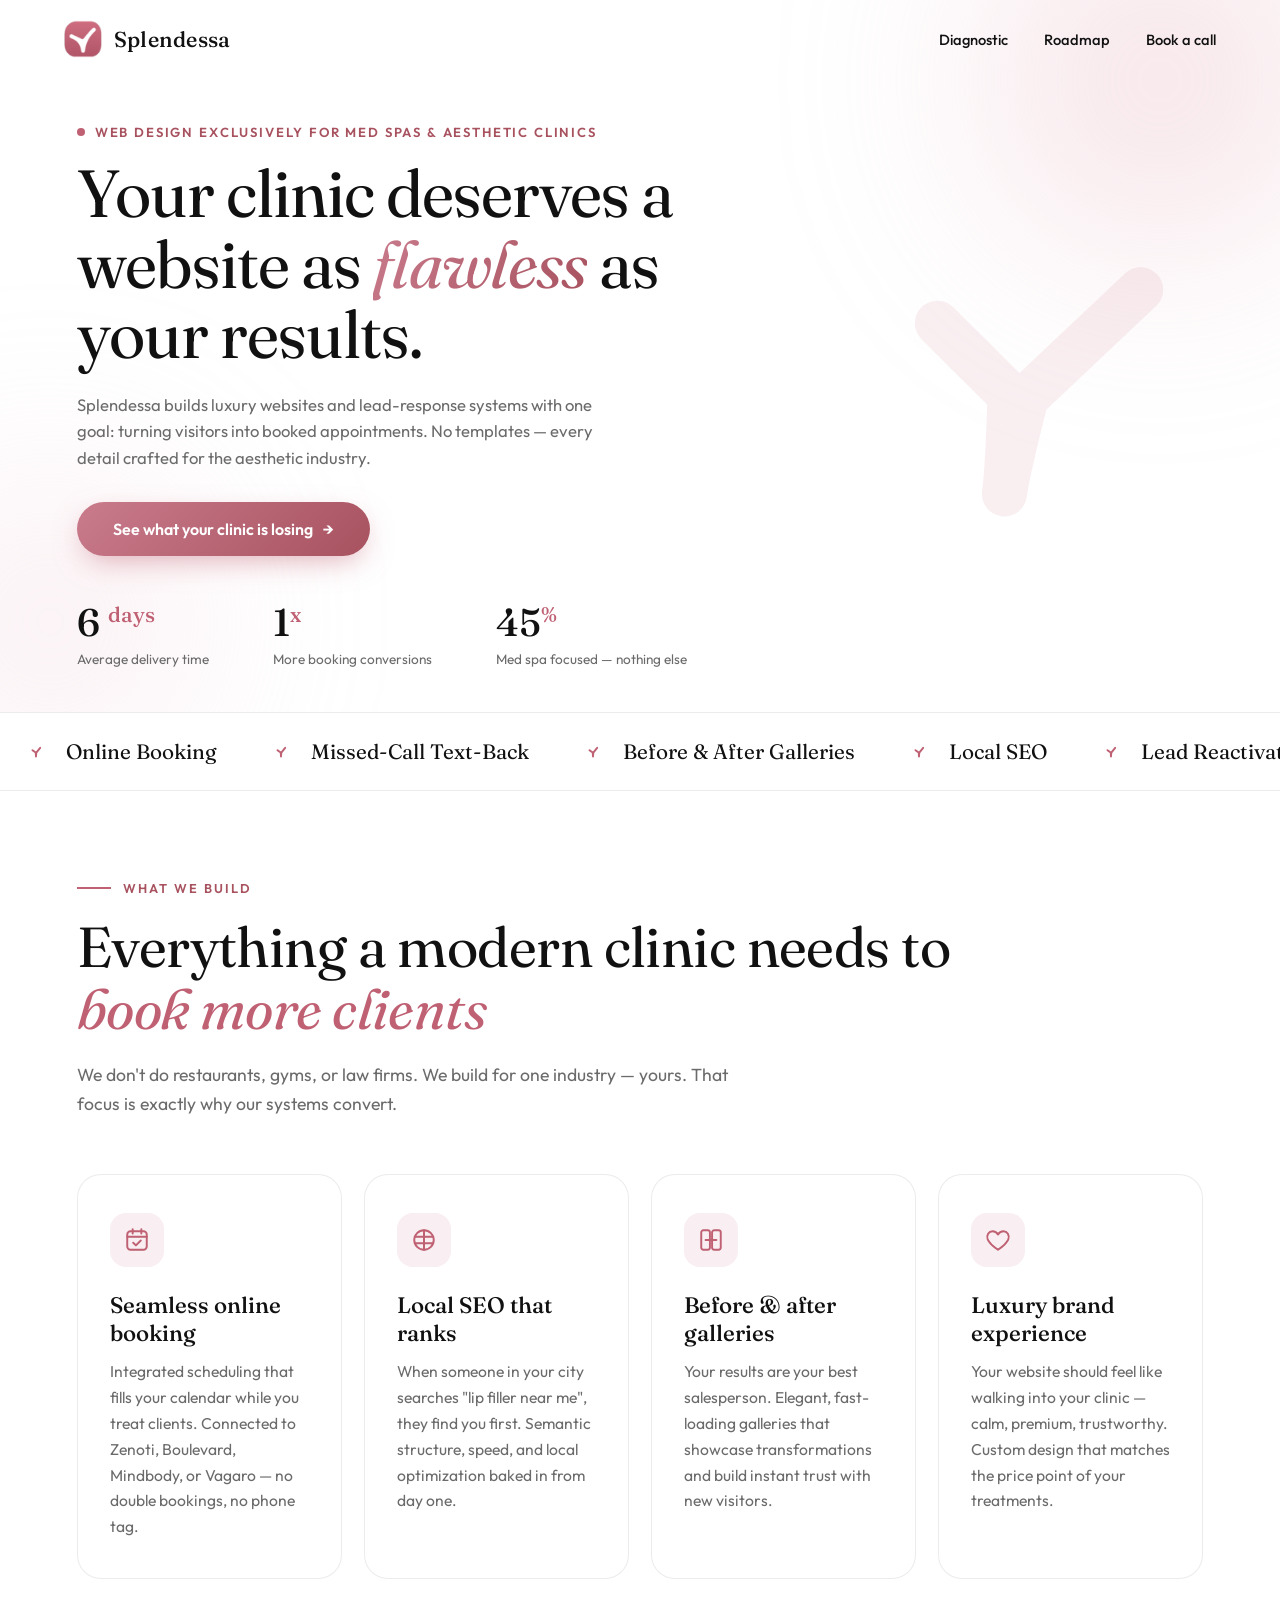
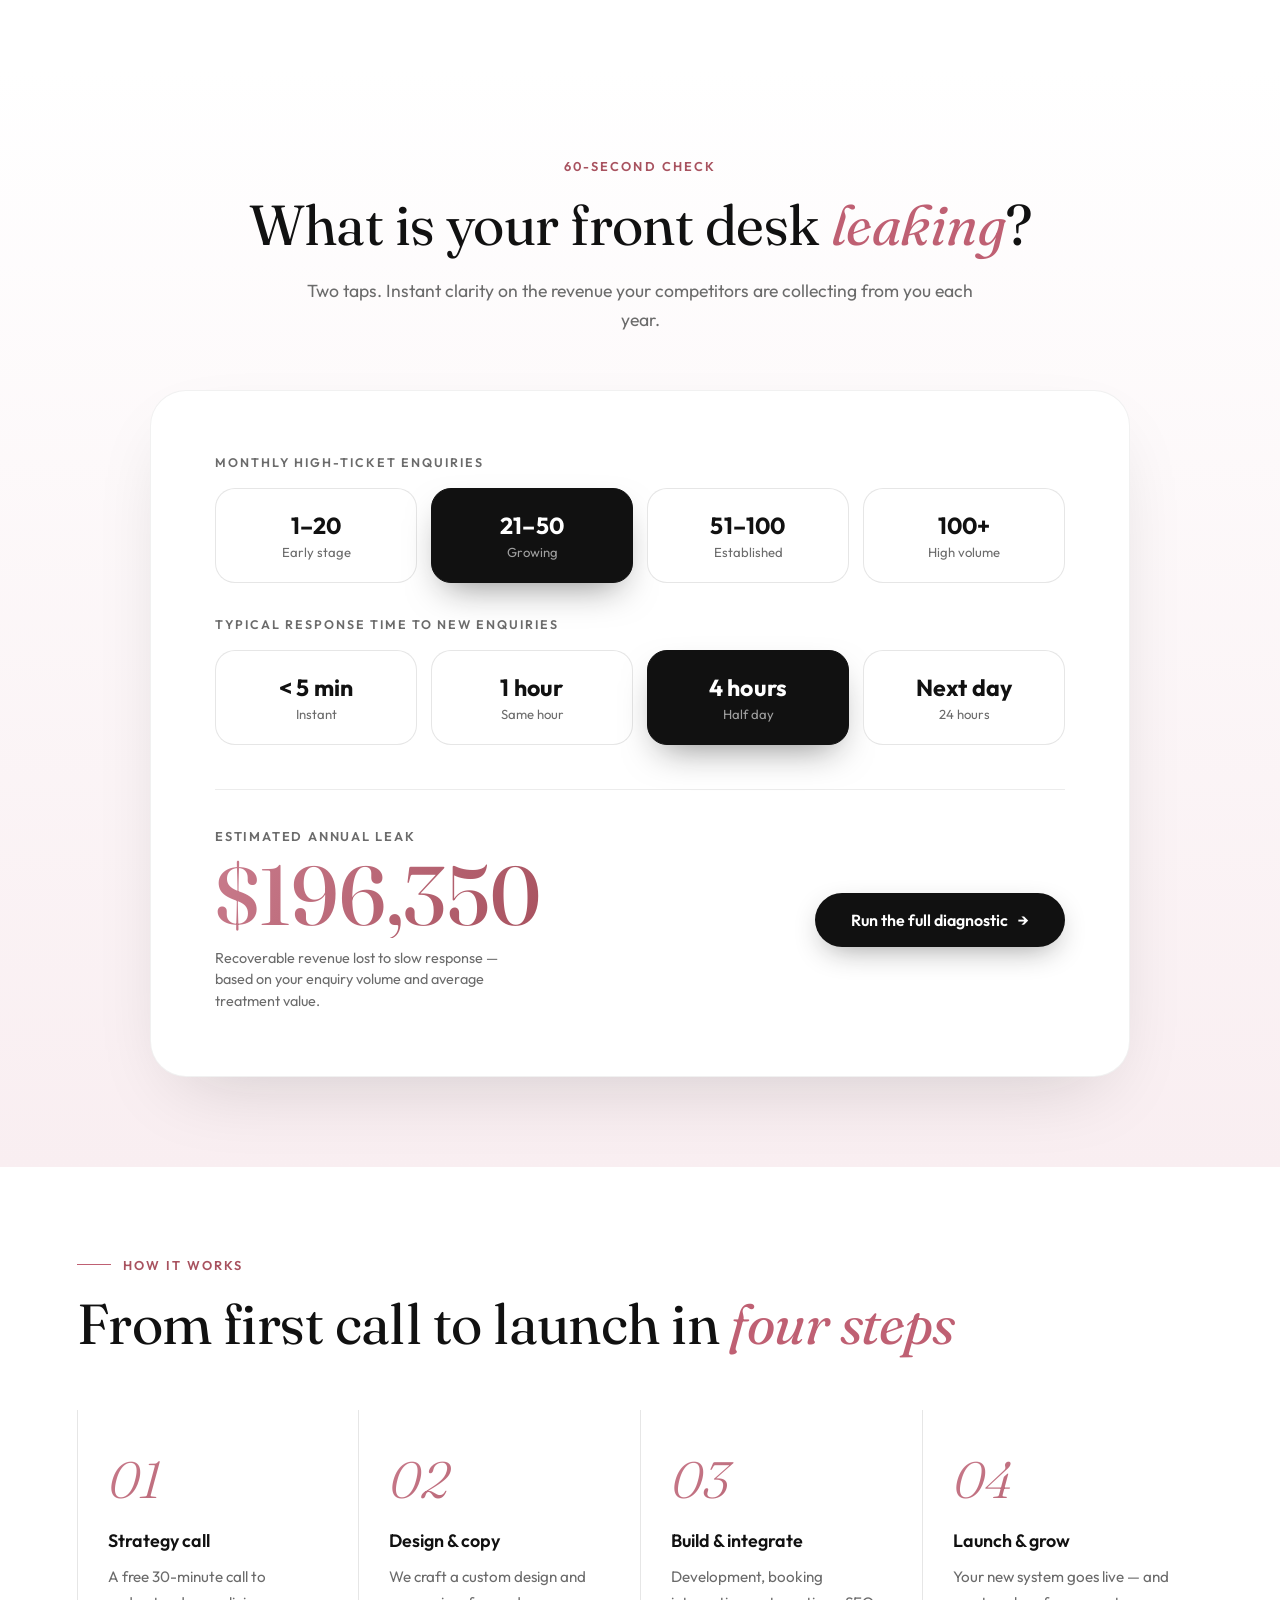
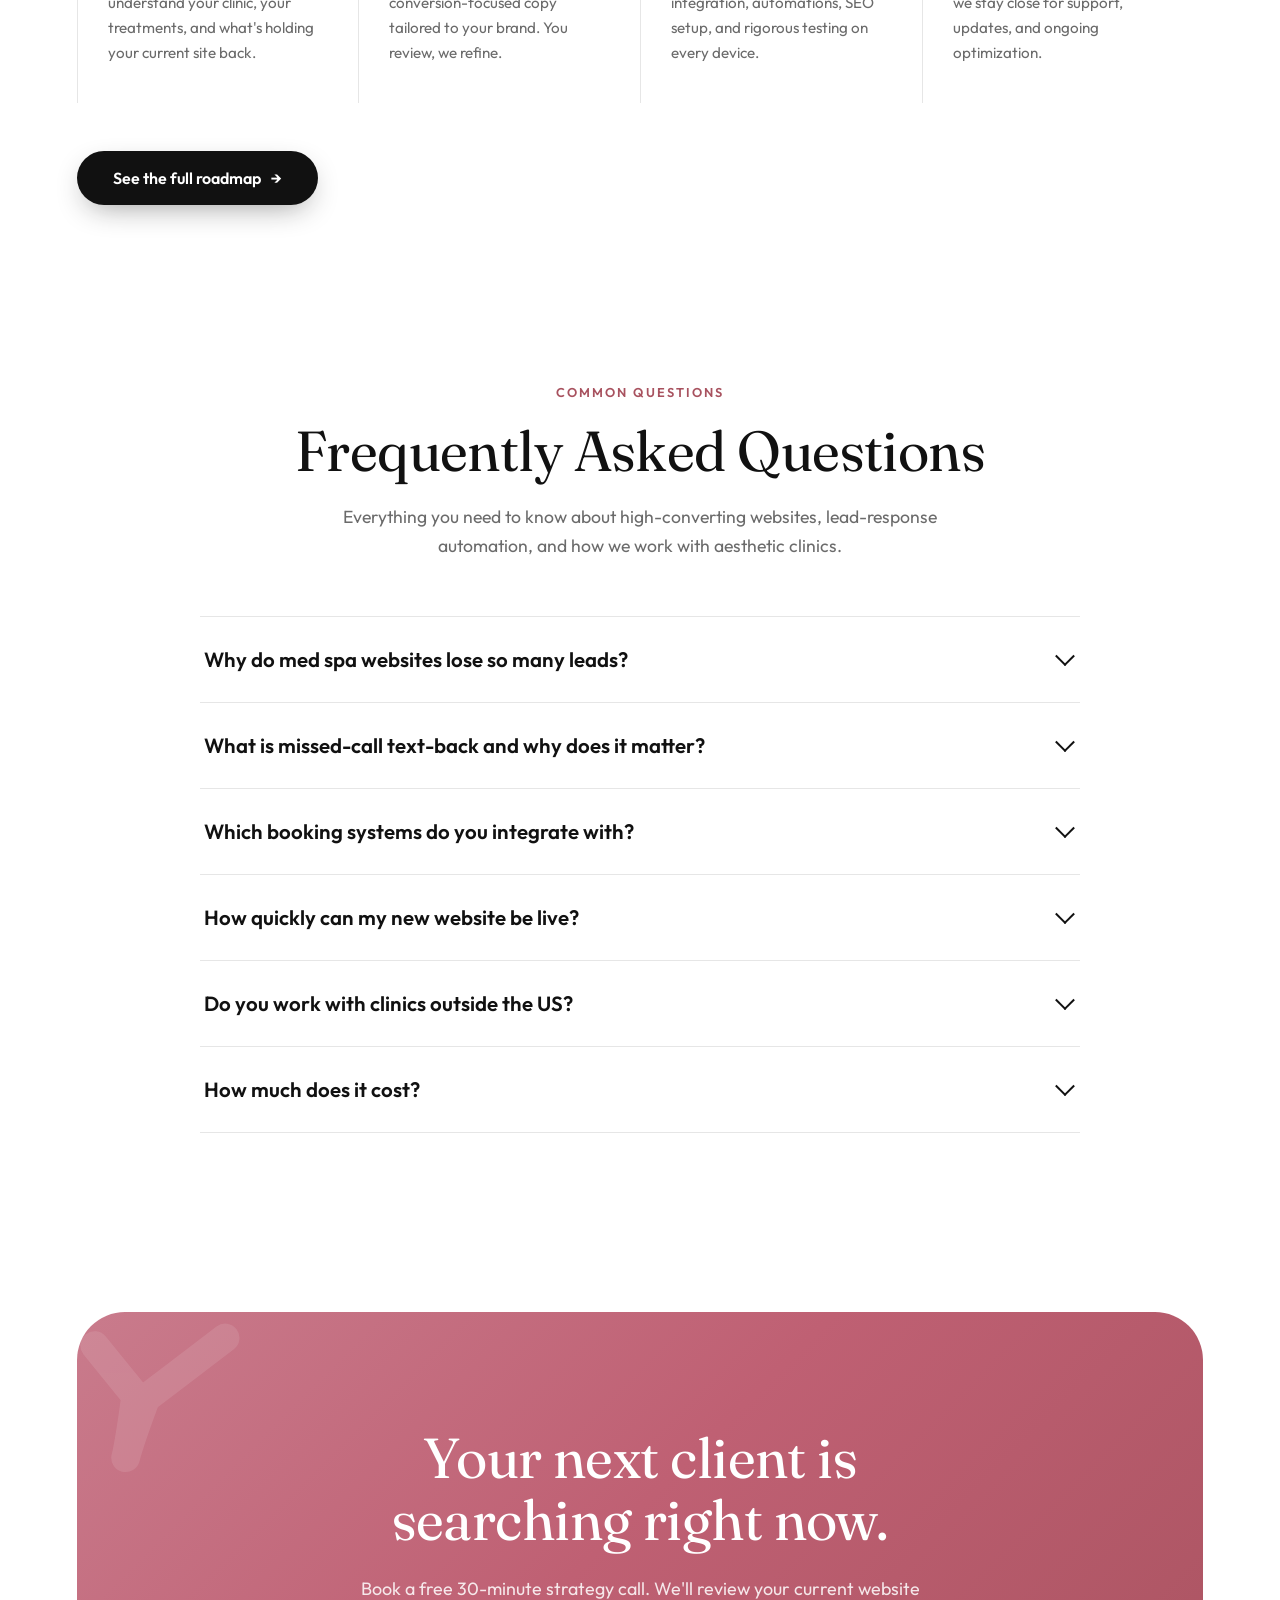
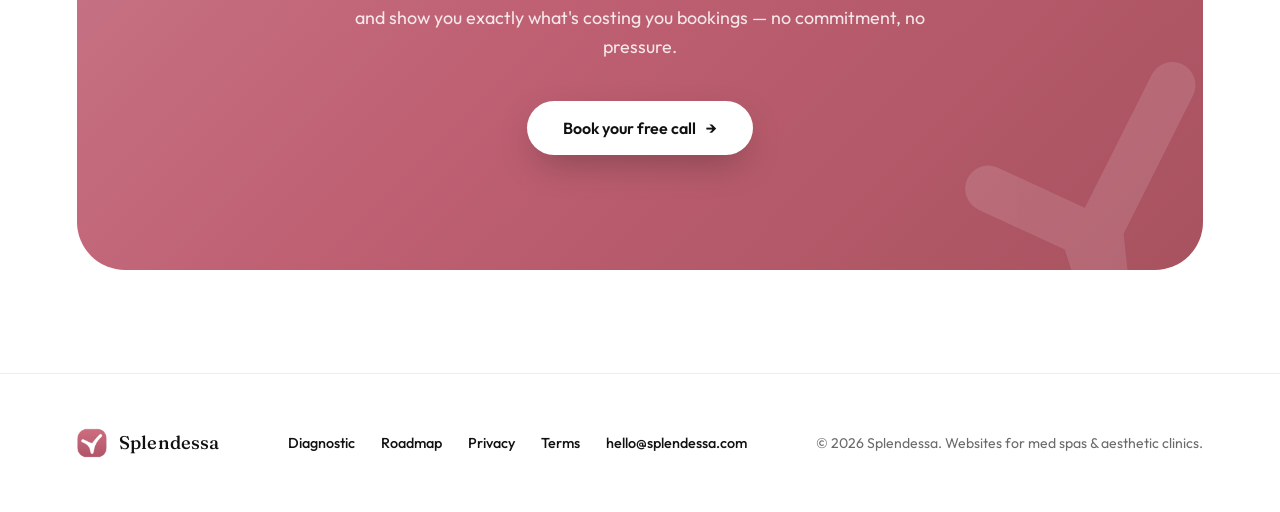
==== commit 28bc402c: "privacy, terms, 404, honeypot, og tags v27" ====
--- a/index.html
+++ b/index.html
@@ -5,6 +5,19 @@
 <meta name="viewport" content="width=device-width, initial-scale=1.0">
 <title>Splendessa — Premium Websites & Booking Systems for Med Spas</title>
 <meta name="description" content="Splendessa builds luxury, high-converting websites and lead-response systems exclusively for med spas and aesthetic clinics.">
+<link rel="canonical" href="https://splendessa-tau.vercel.app/">
+<meta property="og:type" content="website">
+<meta property="og:site_name" content="Splendessa">
+<meta property="og:title" content="Splendessa — Premium Websites & Booking Systems for Med Spas">
+<meta property="og:description" content="Luxury, high-converting websites and lead-response systems built exclusively for med spas and aesthetic clinics.">
+<meta property="og:url" content="https://splendessa-tau.vercel.app/">
+<meta property="og:image" content="https://splendessa-tau.vercel.app/og-image.png">
+<meta property="og:image:width" content="1200">
+<meta property="og:image:height" content="630">
+<meta name="twitter:card" content="summary_large_image">
+<meta name="twitter:title" content="Splendessa — Premium Websites & Booking Systems for Med Spas">
+<meta name="twitter:description" content="Luxury, high-converting websites and lead-response systems built exclusively for med spas and aesthetic clinics.">
+<meta name="twitter:image" content="https://splendessa-tau.vercel.app/og-image.png">
 <link rel="preconnect" href="https://fonts.googleapis.com">
 <link rel="preconnect" href="https://fonts.gstatic.com" crossorigin>
 <link rel="preload" as="style" href="https://fonts.googleapis.com/css2?family=Fraunces:ital,opsz,wght@0,9..144,300;0,9..144,400;0,9..144,500;1,9..144,300;1,9..144,400&family=Outfit:wght@300;400;500;600;700&display=swap" onload="this.onload=null;this.rel='stylesheet'"><noscript><link rel="stylesheet" href="https://fonts.googleapis.com/css2?family=Fraunces:ital,opsz,wght@0,9..144,300;0,9..144,400;0,9..144,500;1,9..144,300;1,9..144,400&family=Outfit:wght@300;400;500;600;700&display=swap"></noscript>
@@ -206,6 +219,8 @@
   <div class="foot-links">
     <a href="diagnostic.html">Diagnostic</a>
     <a href="roadmap.html">Roadmap</a>
+    <a href="privacy.html">Privacy</a>
+    <a href="terms.html">Terms</a>
     <a href="mailto:hello@splendessa.com">hello@splendessa.com</a>
   </div>
   <p>© 2026 Splendessa. Websites for med spas &amp; aesthetic clinics.</p>
--- a/styles.css
+++ b/styles.css
@@ -1,4 +1,4 @@
-/* SPLENDESSA BUILD v25 — revert to v23 + scroll opt */
+/* SPLENDESSA BUILD v27 — privacy, terms, 404, honeypot, og */
 /* Metric-matched fallbacks: occupy identical space to the web fonts so
    there is no layout shift when Fraunces/Outfit swap in. */
 @font-face{
@@ -474,3 +474,17 @@
   .faq-q{font-size:1.2rem;padding:24px 40px 24px 2px}
   .faq-a p{font-size:1.05rem}
 }
+
+/* ---- Legal pages (privacy / terms) ---- */
+.legal{max-width:820px;margin:0 auto;padding:26px clamp(20px,6vw,80px) 90px}
+.legal-updated{font-size:.85rem;color:var(--grey);letter-spacing:.4px;text-transform:uppercase;margin-bottom:34px}
+.legal h2{font-family:var(--display);font-weight:400;font-size:1.65rem;margin:44px 0 14px;color:var(--onyx)}
+.legal h3{font-family:var(--body);font-weight:600;font-size:1.02rem;margin:26px 0 8px;color:var(--onyx)}
+.legal p,.legal li{font-size:1rem;line-height:1.75;color:#3d3d3d}
+.legal ul{padding-left:22px;margin:12px 0}
+.legal li{margin-bottom:10px}
+.legal a{color:var(--rose-deep);text-decoration:underline;text-underline-offset:3px}
+.legal a:hover{color:var(--rose)}
+
+/* ---- Honeypot (invisible to humans, catches bots) ---- */
+.hp-field{position:absolute!important;left:-9999px!important;top:-9999px!important;height:0!important;width:0!important;overflow:hidden!important;opacity:0!important;pointer-events:none!important}
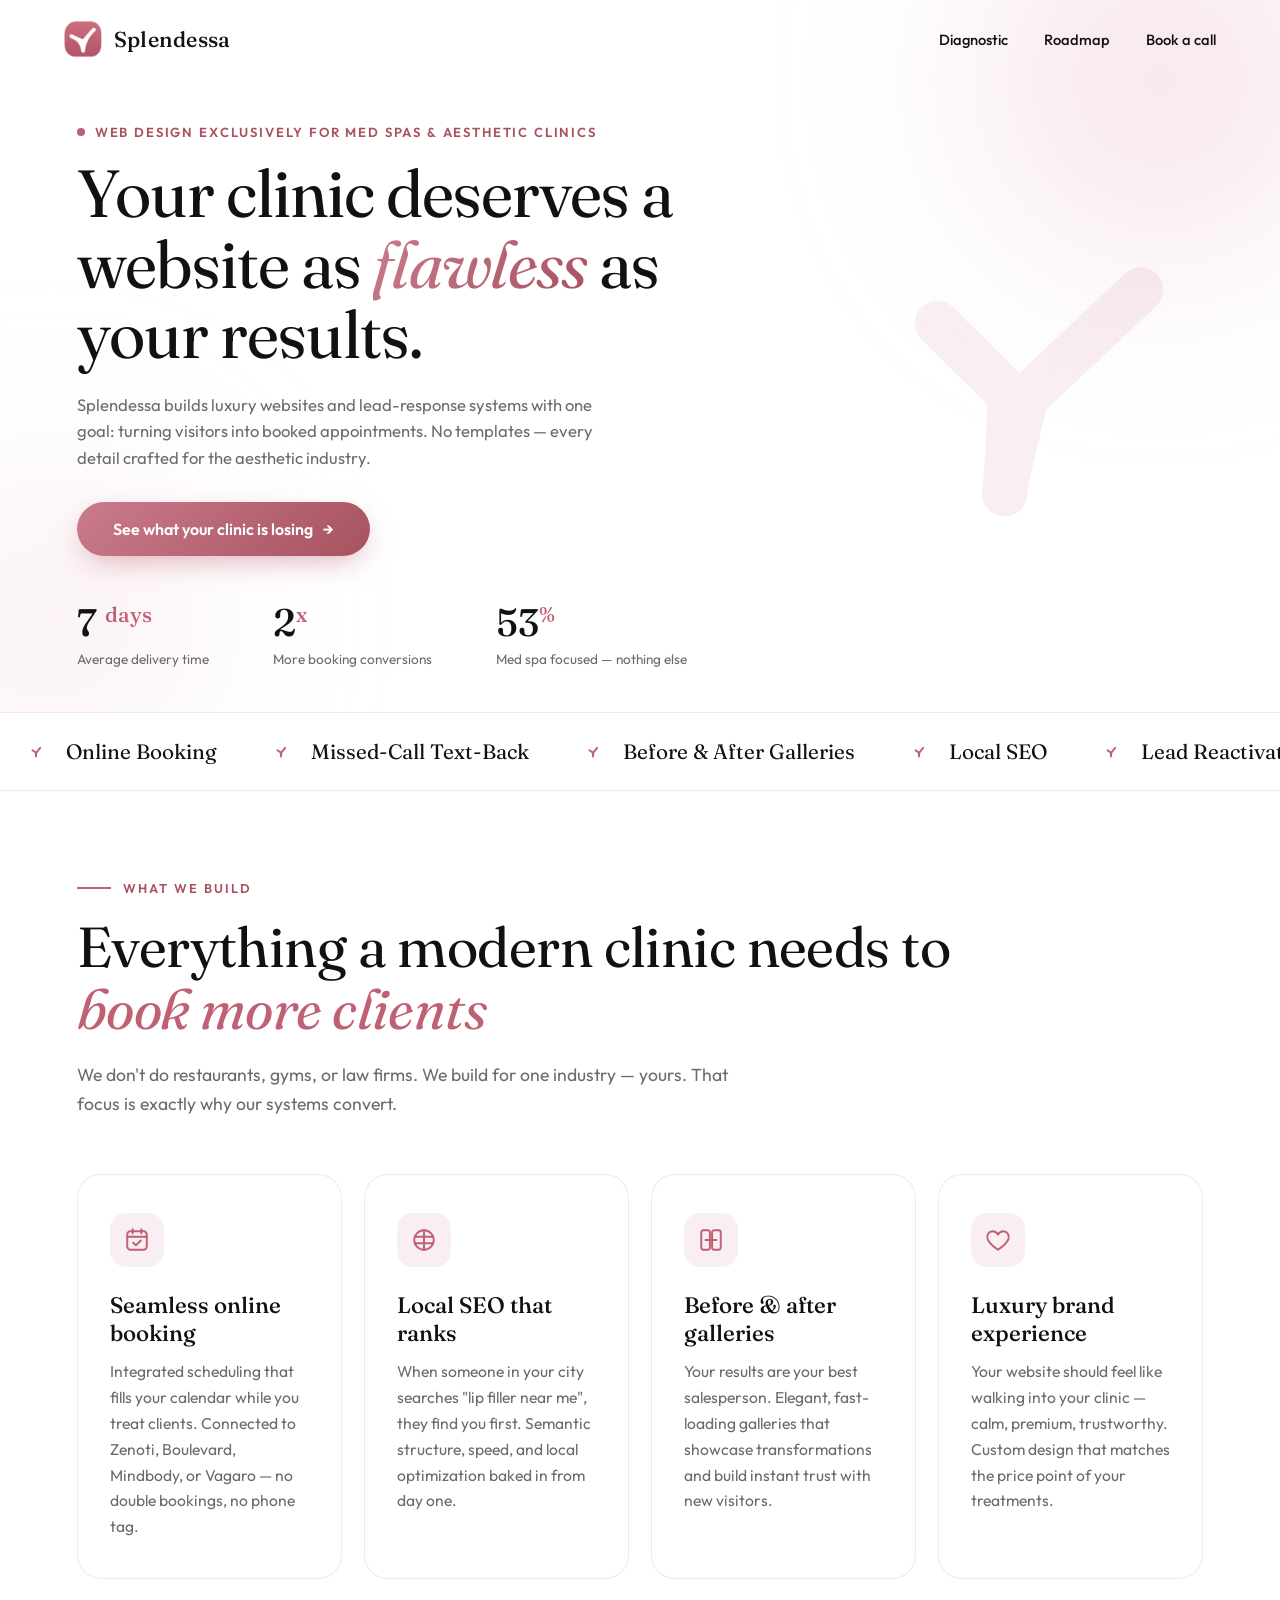
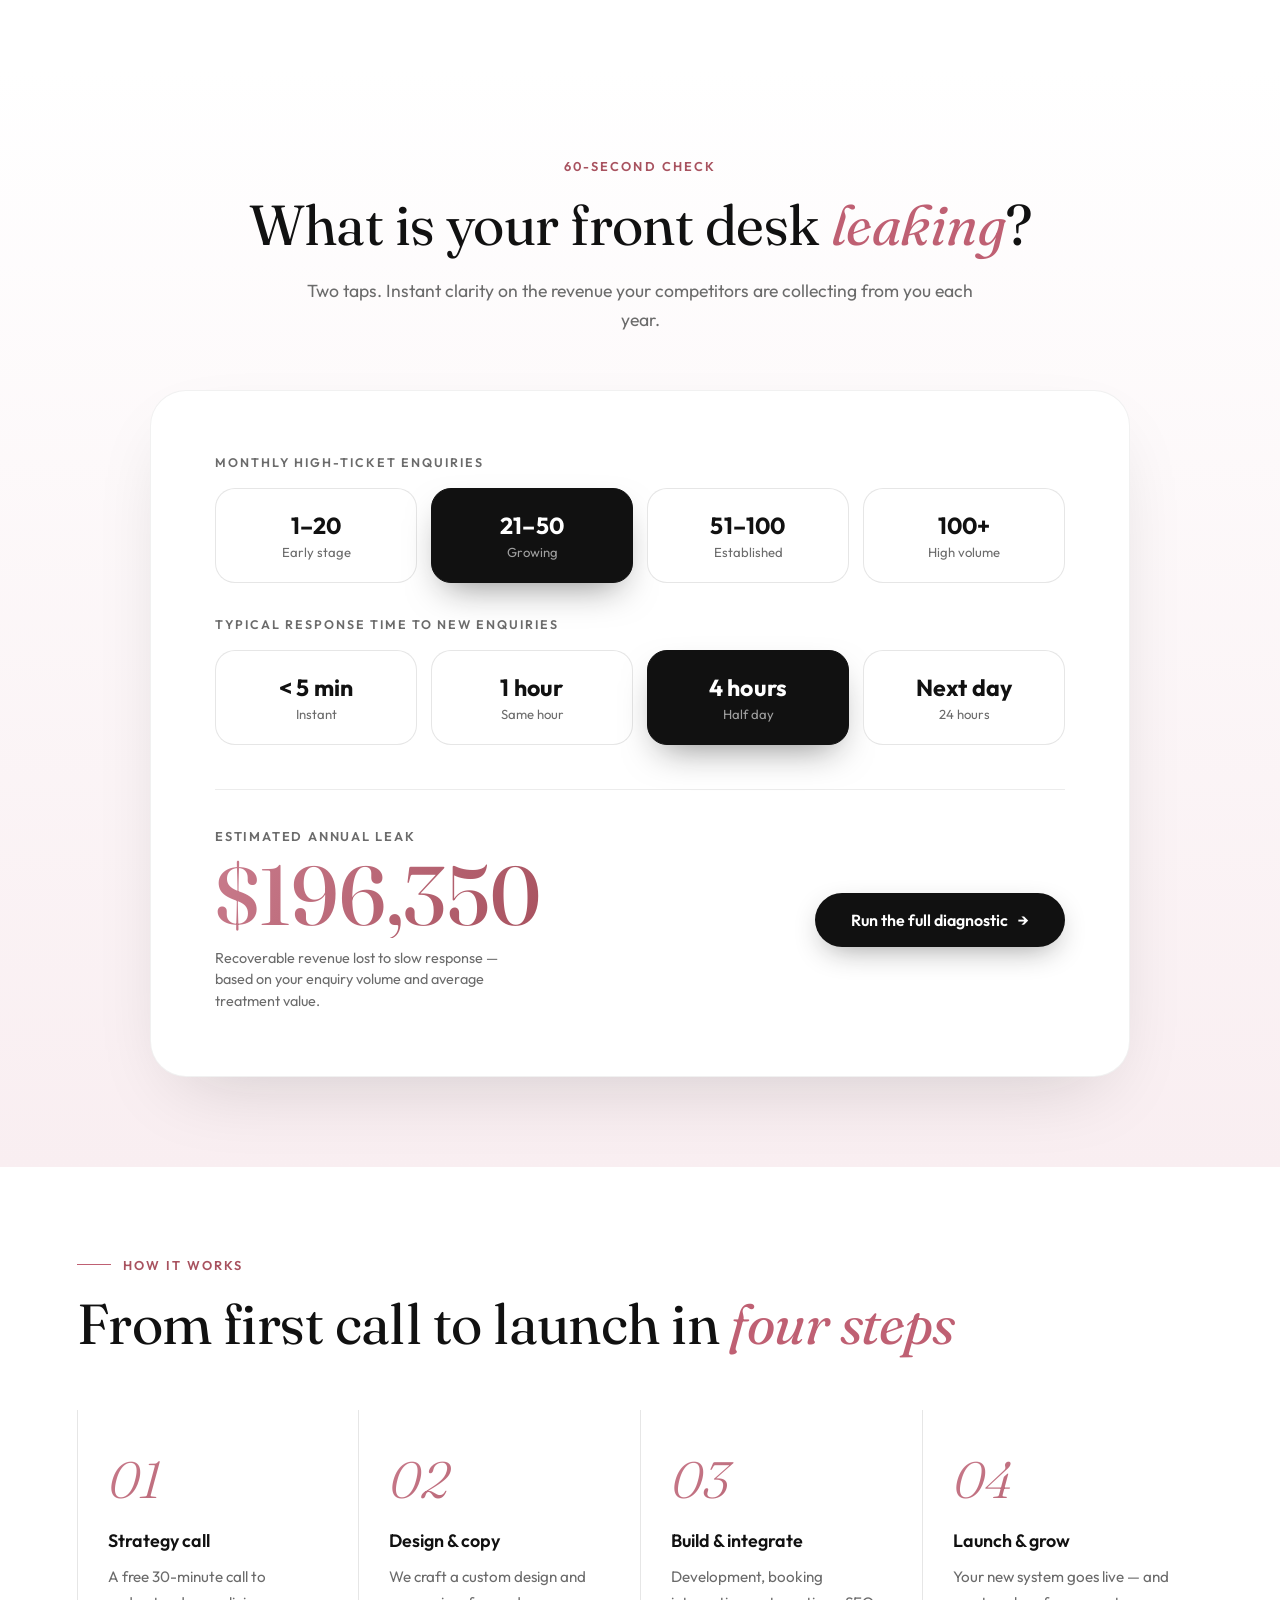
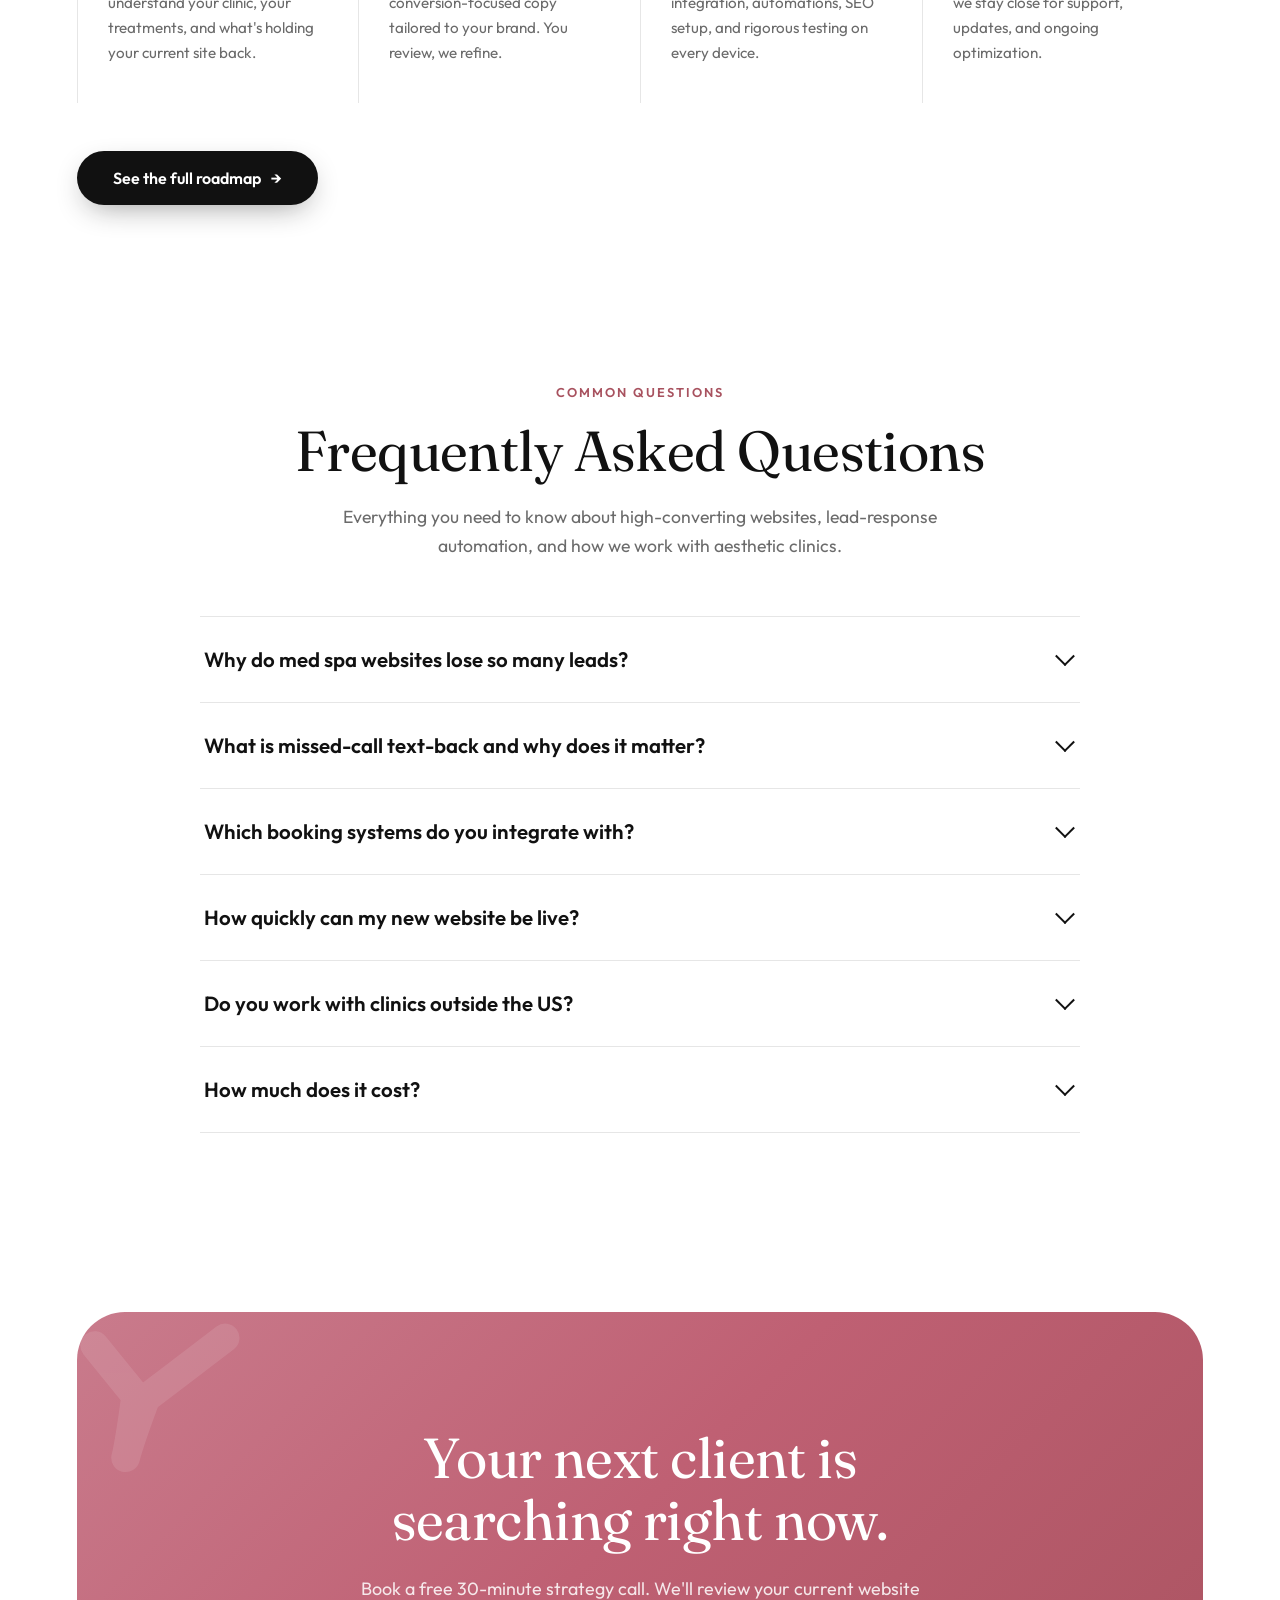
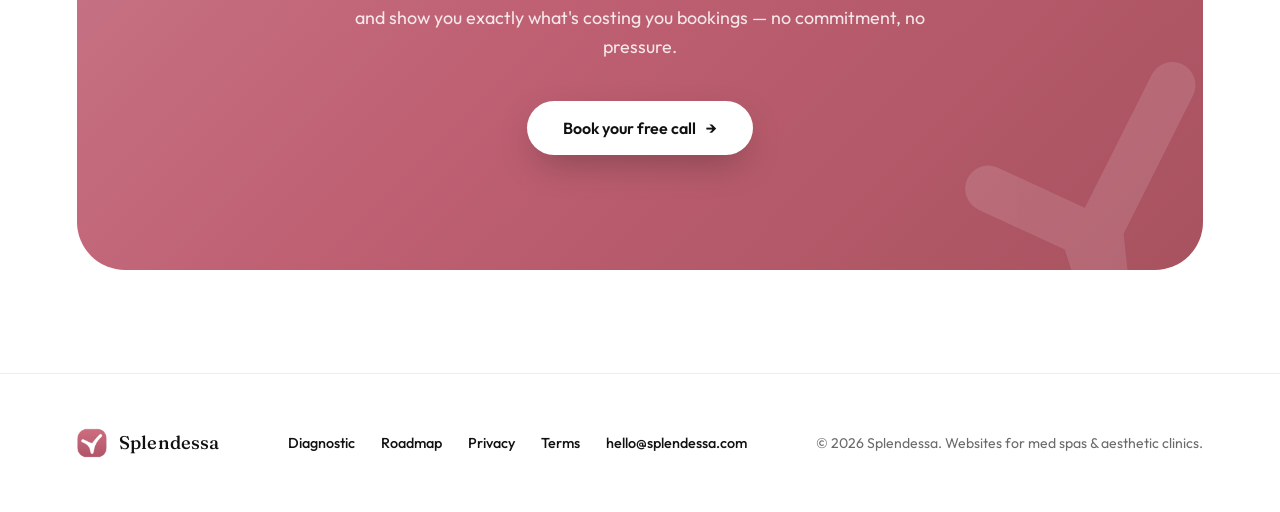
==== commit 9eea6c9c: "domain swap to splendessa.com, sitemap, robots v28" ====
--- a/index.html
+++ b/index.html
@@ -5,19 +5,19 @@
 <meta name="viewport" content="width=device-width, initial-scale=1.0">
 <title>Splendessa — Premium Websites & Booking Systems for Med Spas</title>
 <meta name="description" content="Splendessa builds luxury, high-converting websites and lead-response systems exclusively for med spas and aesthetic clinics.">
-<link rel="canonical" href="https://splendessa-tau.vercel.app/">
+<link rel="canonical" href="https://splendessa.com/">
 <meta property="og:type" content="website">
 <meta property="og:site_name" content="Splendessa">
 <meta property="og:title" content="Splendessa — Premium Websites & Booking Systems for Med Spas">
 <meta property="og:description" content="Luxury, high-converting websites and lead-response systems built exclusively for med spas and aesthetic clinics.">
-<meta property="og:url" content="https://splendessa-tau.vercel.app/">
-<meta property="og:image" content="https://splendessa-tau.vercel.app/og-image.png">
+<meta property="og:url" content="https://splendessa.com/">
+<meta property="og:image" content="https://splendessa.com/og-image.png">
 <meta property="og:image:width" content="1200">
 <meta property="og:image:height" content="630">
 <meta name="twitter:card" content="summary_large_image">
 <meta name="twitter:title" content="Splendessa — Premium Websites & Booking Systems for Med Spas">
 <meta name="twitter:description" content="Luxury, high-converting websites and lead-response systems built exclusively for med spas and aesthetic clinics.">
-<meta name="twitter:image" content="https://splendessa-tau.vercel.app/og-image.png">
+<meta name="twitter:image" content="https://splendessa.com/og-image.png">
 <link rel="preconnect" href="https://fonts.googleapis.com">
 <link rel="preconnect" href="https://fonts.gstatic.com" crossorigin>
 <link rel="preload" as="style" href="https://fonts.googleapis.com/css2?family=Fraunces:ital,opsz,wght@0,9..144,300;0,9..144,400;0,9..144,500;1,9..144,300;1,9..144,400&family=Outfit:wght@300;400;500;600;700&display=swap" onload="this.onload=null;this.rel='stylesheet'"><noscript><link rel="stylesheet" href="https://fonts.googleapis.com/css2?family=Fraunces:ital,opsz,wght@0,9..144,300;0,9..144,400;0,9..144,500;1,9..144,300;1,9..144,400&family=Outfit:wght@300;400;500;600;700&display=swap"></noscript>
--- a/styles.css
+++ b/styles.css
@@ -1,4 +1,4 @@
-/* SPLENDESSA BUILD v27 — privacy, terms, 404, honeypot, og */
+/* SPLENDESSA BUILD v28 — domain swap to splendessa.com, sitemap, robots */
 /* Metric-matched fallbacks: occupy identical space to the web fonts so
    there is no layout shift when Fraunces/Outfit swap in. */
 @font-face{
